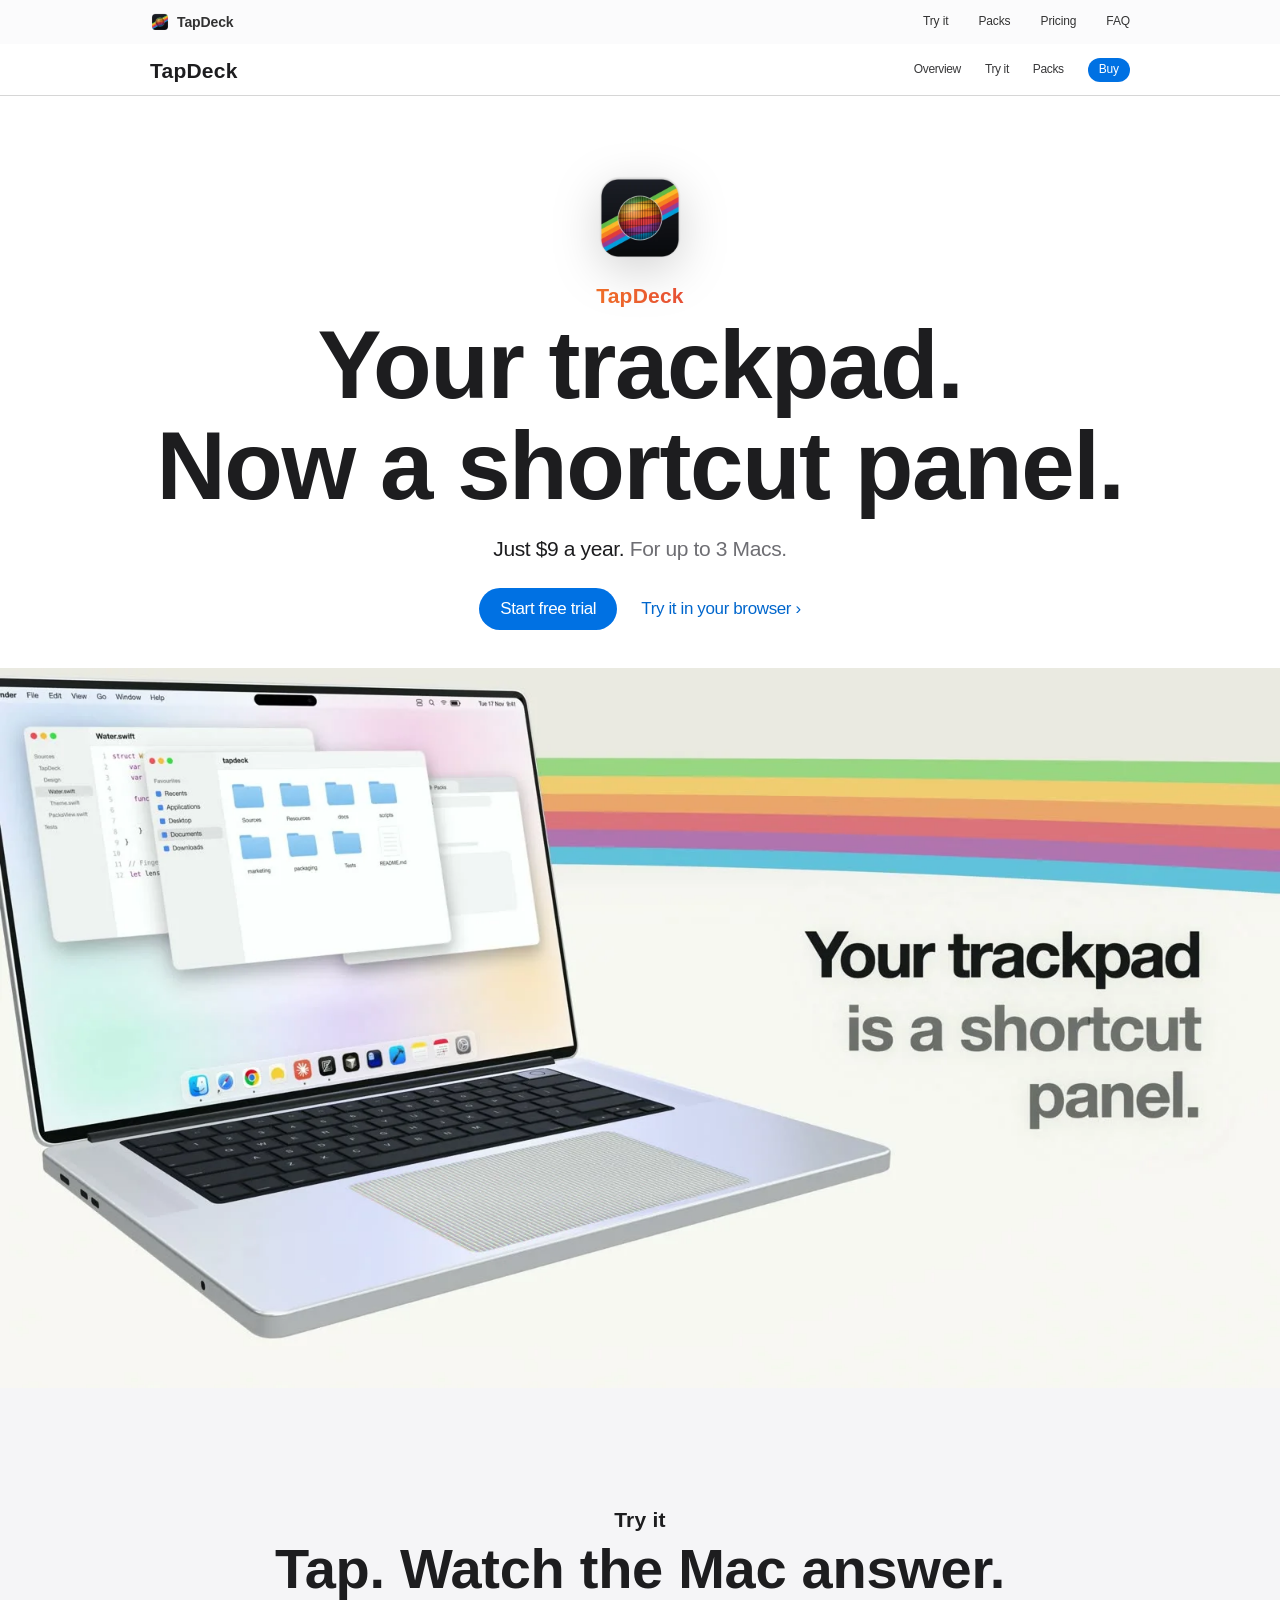
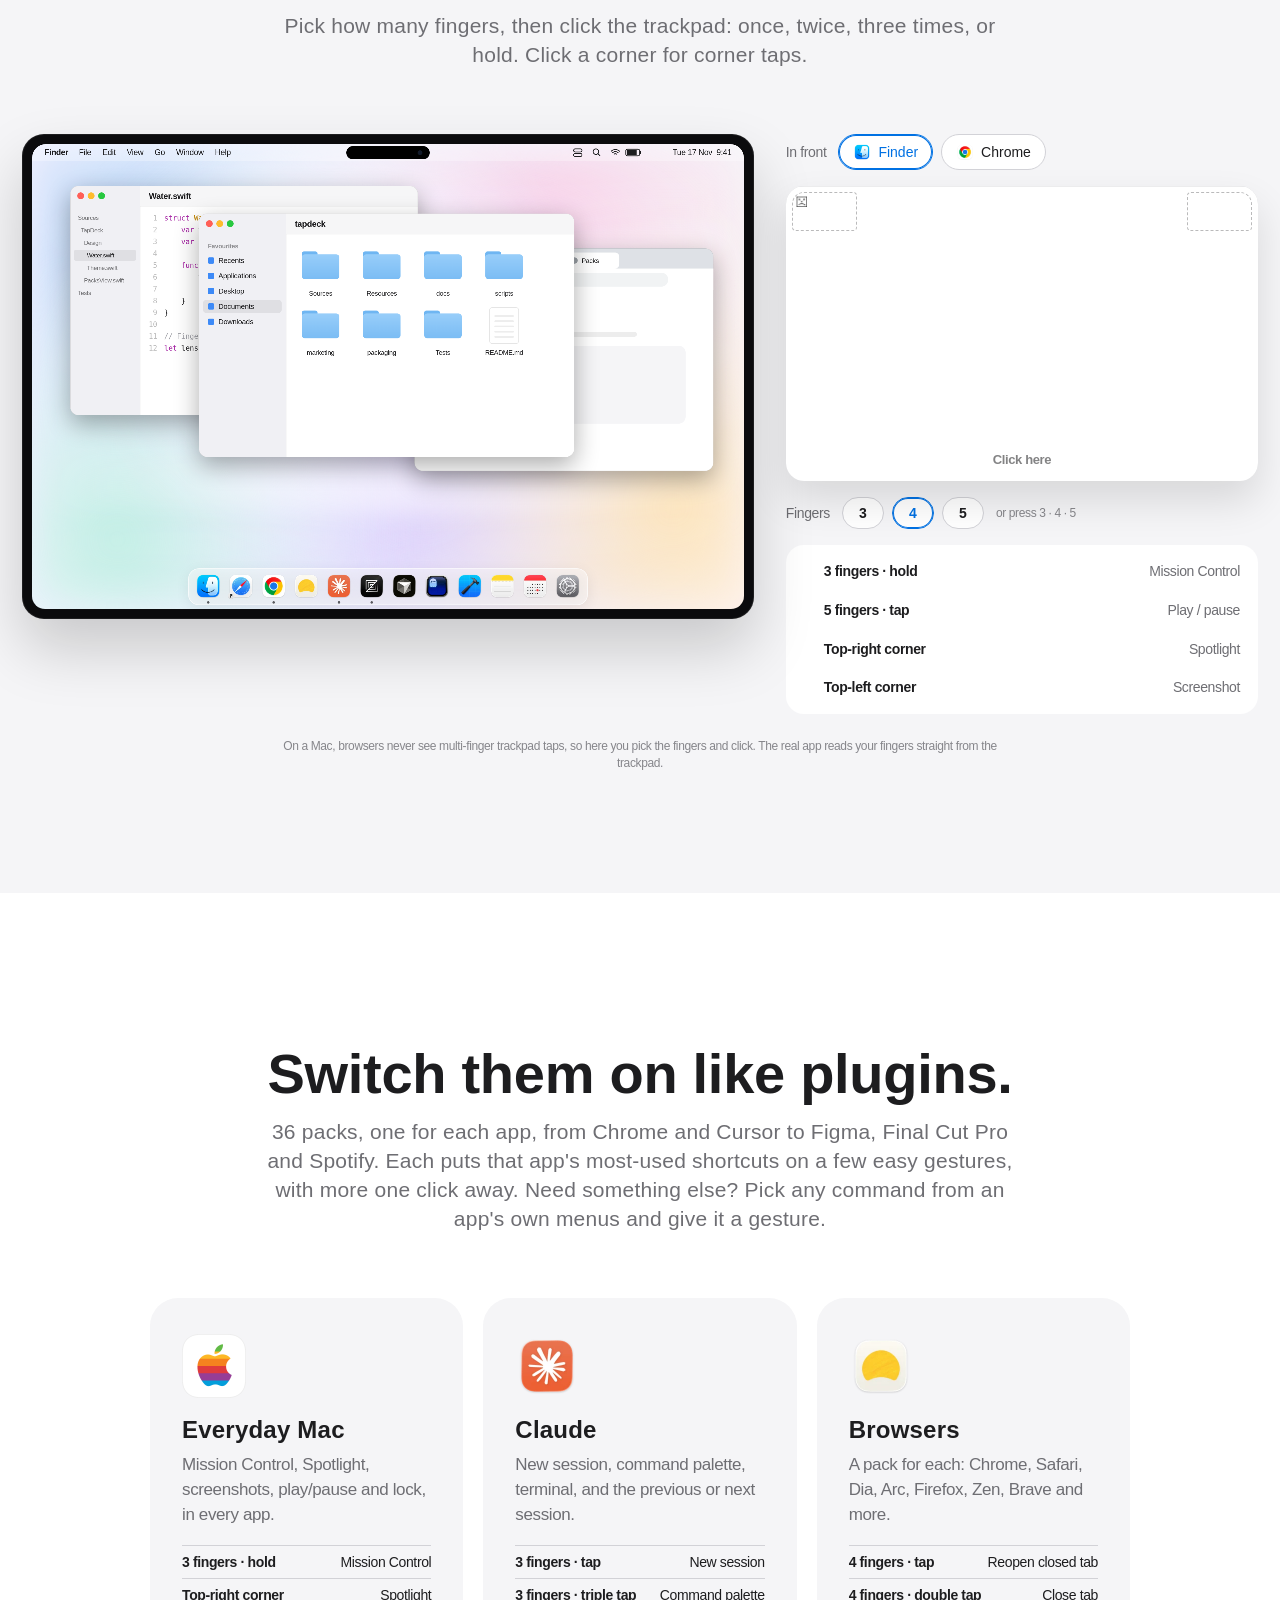
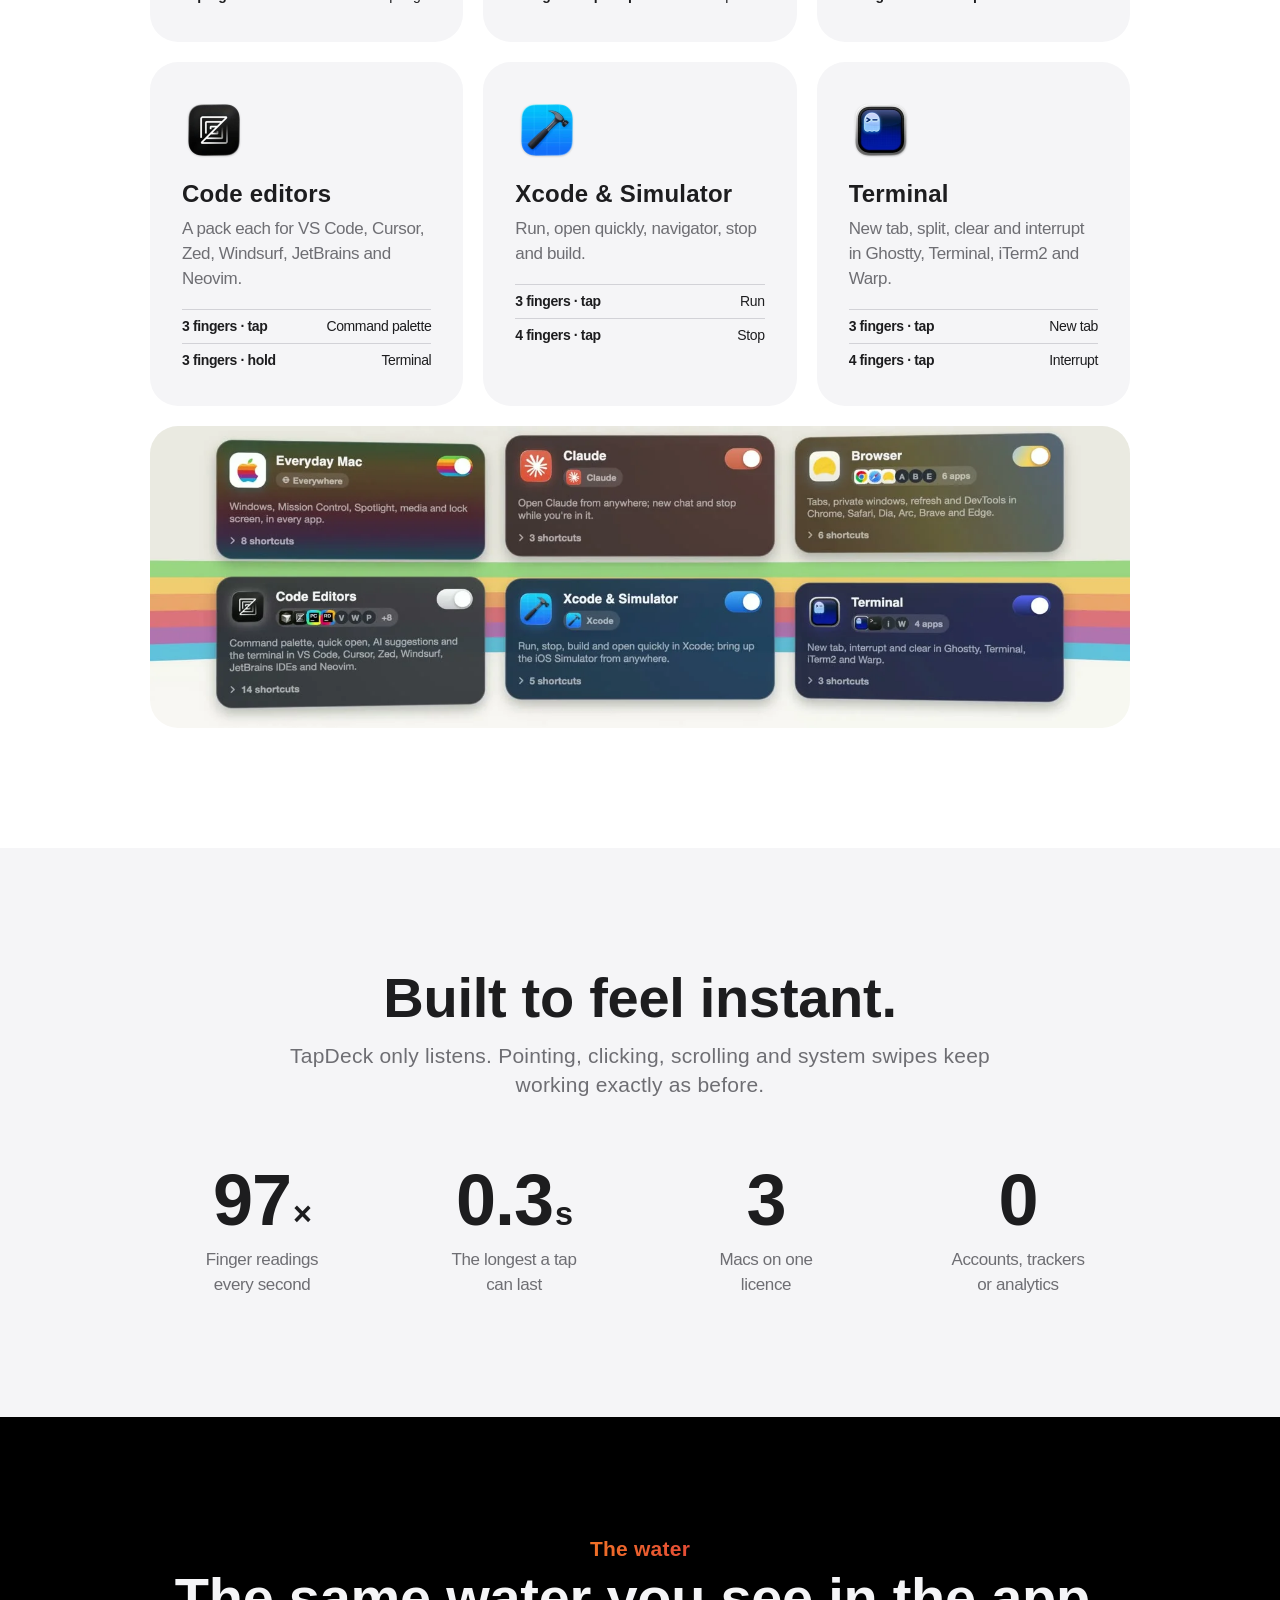
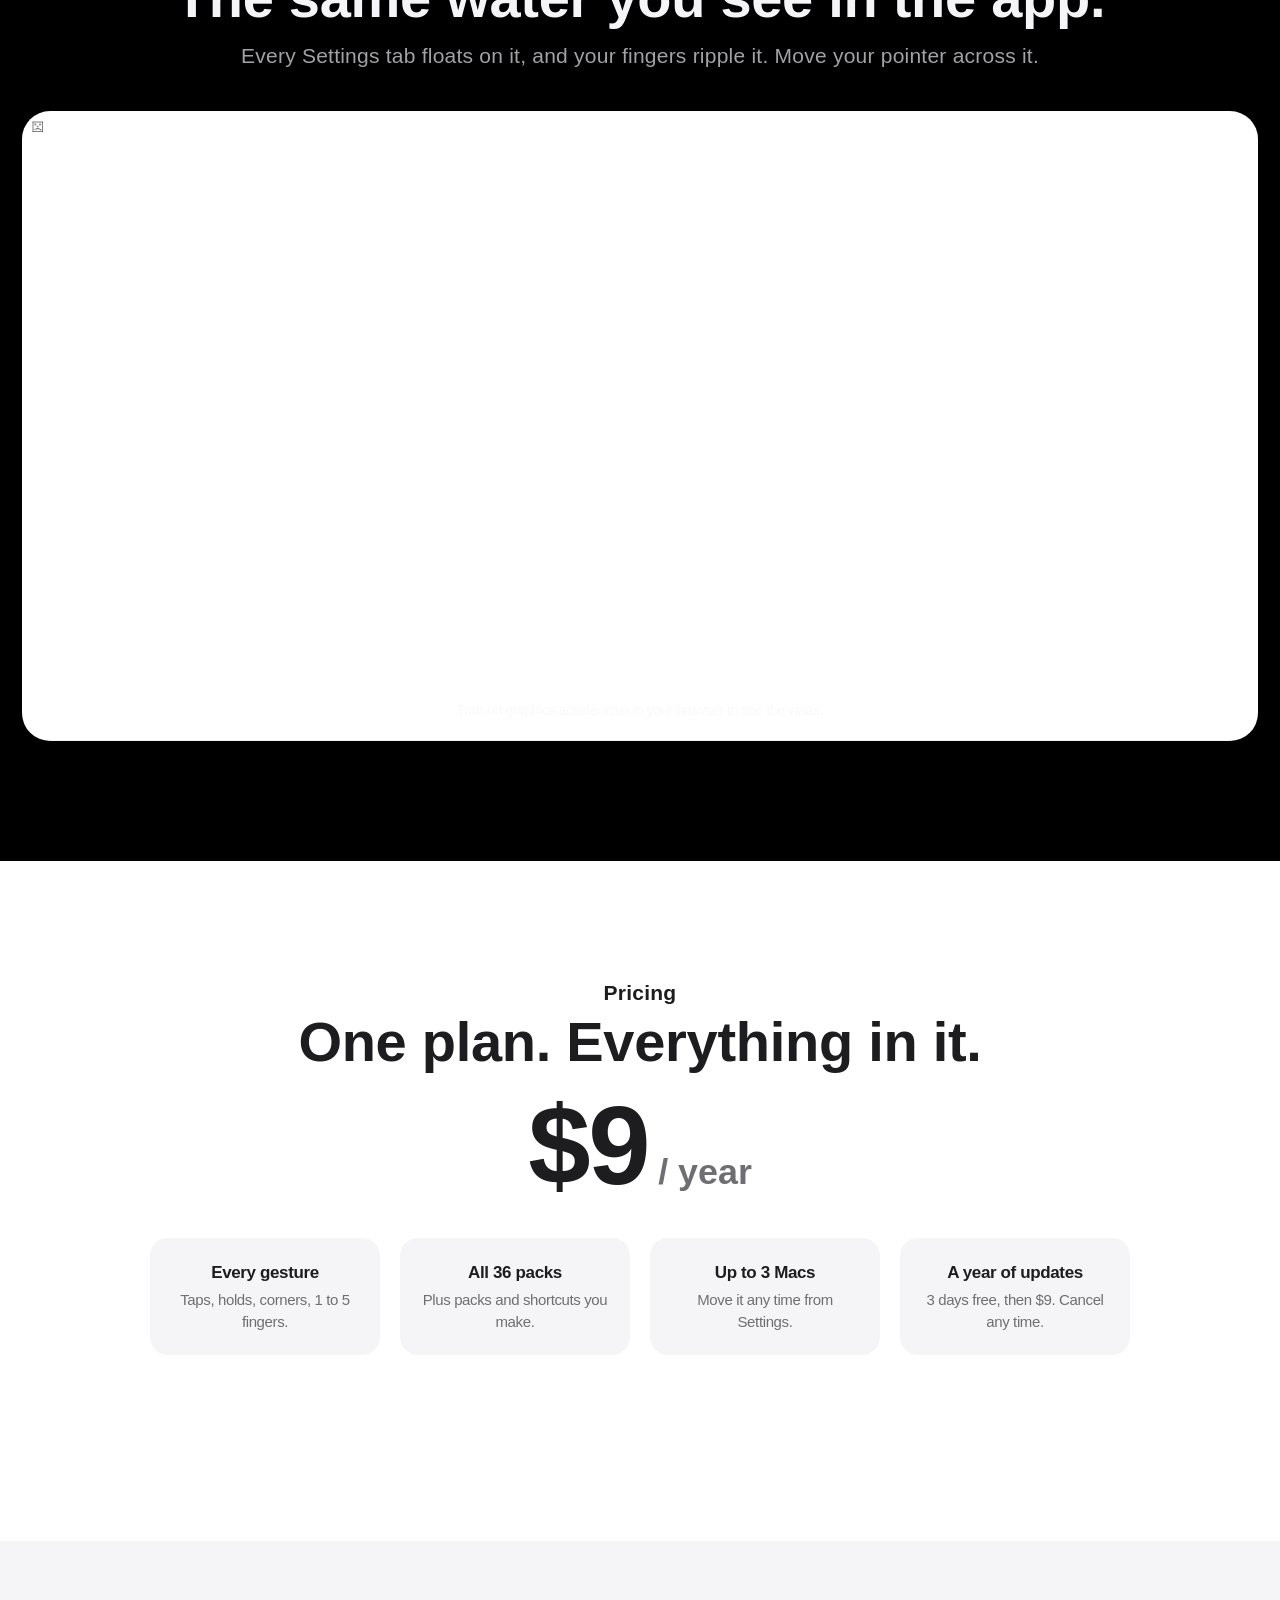
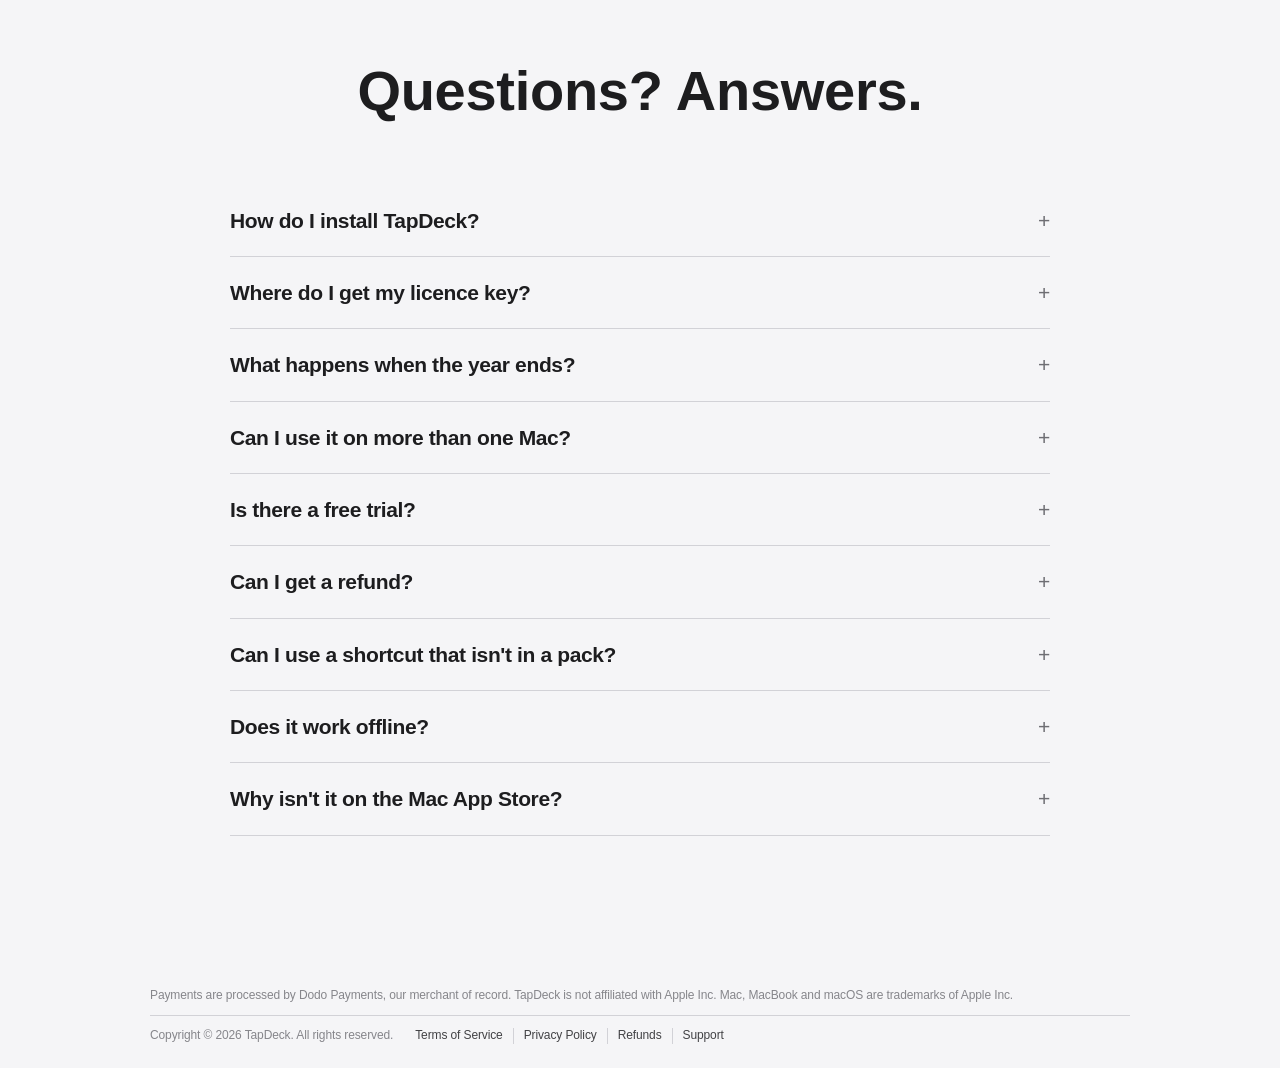
==== index.html @ 025ad1f4 "Titles and descriptions say TapDeck for Mac" ====
<!doctype html>
<html lang="en">
<head>
  <meta charset="utf-8">
  <meta name="viewport" content="width=device-width, initial-scale=1">
  <meta name="color-scheme" content="light">
  <title>TapDeck for Mac: trackpad gestures for your shortcuts</title>
  <meta name="description" content="TapDeck for Mac turns multi-finger taps on your MacBook trackpad into the shortcuts you use most in each app: new tab, command palette, play/pause and more.">
  <link rel="canonical" href="https://tapdeck.tech/">
  <meta property="og:type" content="website">
  <meta property="og:site_name" content="TapDeck">
  <meta property="og:url" content="https://tapdeck.tech/">
  <meta property="og:title" content="TapDeck for Mac: trackpad gestures for your shortcuts">
  <meta property="og:description" content="Your MacBook trackpad, now a shortcut panel. One tap for the shortcuts you use most in each app. $9 a year.">
  <meta property="og:image" content="https://tapdeck.tech/assets/poster.jpg">
  <meta property="og:image:width" content="1600">
  <meta property="og:image:height" content="900">
  <meta name="twitter:card" content="summary_large_image">
  <meta name="theme-color" content="#ffffff">
  <link rel="icon" href="assets/favicon.png">
  <link rel="stylesheet" href="styles.css?v=20261120b">
</head>
<body>
  <div class="globalnav"><div class="wrap"><a class="mark" href="./"><img src="assets/icon-64.webp" alt="" width="20" height="20">TapDeck</a><nav><a href="#how">Try it</a><a href="#packs">Packs</a><a href="#pricing">Pricing</a><a href="#faq">FAQ</a></nav></div></div>
  <div class="localnav"><div class="wrap"><a class="title" href="./">TapDeck</a><nav><a href="#film">Overview</a><a href="#how">Try it</a><a href="#packs">Packs</a><a class="btn primary small" href="buy.html">Buy</a></nav></div></div>

  <main>
    <section class="hero wrap">
      <img class="icon rise" src="assets/icon-256.webp" alt="TapDeck icon" width="96" height="96" fetchpriority="high">
      <p class="eyebrow rainbow rise" style="--i:1">TapDeck</p>
      <h1 class="rise" style="--i:2">Your trackpad.<br>Now a shortcut panel.</h1>
      <p class="price rise" style="--i:3">Just $9 a year. <span>For up to 3 Macs.</span></p>
      <div class="ctas rise" style="--i:4"><a class="btn primary" href="buy.html">Start free trial</a><a class="more" href="#how">Try it in your browser</a></div>
    </section>

    <!-- The whole teaser, rendered live in 3D at the screen's own resolution; the scroll is its clock. -->
    <section class="film" id="film" aria-label="The TapDeck film">
      <div class="film-stage">
        <div class="film-frame"><iframe title="The TapDeck film" tabindex="-1" aria-hidden="true"></iframe><img class="film-fallback" data-src="assets/poster.webp" alt="A MacBook with TapDeck" width="1600" height="900" hidden></div>
        <nav class="film-chapters" aria-label="Film chapters"></nav>
        <div class="film-bar" aria-hidden="true"><i></i></div>
      </div>
    </section>
    <p class="film-skip"><a class="more" href="#how">Skip the film</a></p>

    <section id="how" class="section panel">
      <div class="wide-wrap">
        <div class="section-head">
          <p class="eyebrow reveal">Try it</p>
          <h2 class="headline reveal" style="--i:1">Tap. Watch the Mac answer.</h2>
          <p class="lede reveal" style="--i:2"><span class="touch-only">Use three, four or five fingers at once on the trackpad below.</span><span class="mouse-only">Pick how many fingers, then click the trackpad: once, twice, three times, or hold. Click a corner for corner taps.</span></p>
        </div>
        <div class="demo reveal" style="--i:3">
          <div class="demo-screen">
            <div class="bezel"><canvas aria-label="A Mac screen that responds to your gestures" role="img"></canvas></div>
            <div class="demo-pill" role="status" aria-live="polite"><span class="dot"></span><span class="text"></span></div>
          </div>
          <div class="demo-side">
            <div class="demo-apps" role="group" aria-label="App in front">
              <span>In front</span>
              <button type="button" data-app="finder" aria-pressed="true"><img src="assets/icons/finder.webp" alt="" width="18" height="18" loading="lazy" decoding="async">Finder</button>
              <button type="button" data-app="chrome" aria-pressed="false"><img src="assets/icons/chrome.webp" alt="" width="18" height="18" loading="lazy" decoding="async">Chrome</button>
            </div>
            <div class="demo-pad" aria-label="Trackpad: tap here">
              <canvas aria-hidden="true"></canvas>
              <i class="corner tl"></i><i class="corner tr"></i>
              <div class="demo-hold" aria-hidden="true"></div>
              <span class="pad-hint"><span class="mouse-only">Click here</span><span class="touch-only">Tap with 3, 4 or 5 fingers</span></span>
            </div>
            <div class="demo-fingers mouse-only" role="group" aria-label="Fingers per click">
              <span>Fingers</span>
              <button type="button" data-n="3">3</button><button type="button" data-n="4">4</button><button type="button" data-n="5">5</button>
              <kbd>or press 3 · 4 · 5</kbd>
            </div>
            <ul class="demo-cheat" aria-label="Gestures"></ul>
          </div>
        </div>
        <p class="demo-note">On a Mac, browsers never see multi-finger trackpad taps, so here you pick the fingers and click. The real app reads your fingers straight from the trackpad.</p>
      </div>
    </section>

    <section id="packs" class="section">
      <div class="wrap">
        <div class="section-head">
          <p class="eyebrow reveal">Shortcut packs</p>
          <h2 class="headline reveal" style="--i:1">Switch them on like plugins.</h2>
          <p class="lede reveal" style="--i:2">36 packs, one for each app, from Chrome and Cursor to Figma, Final Cut Pro and Spotify. Each puts that app's most-used shortcuts on a few easy gestures, with more one click away. Need something else? Pick any command from an app's own menus and give it a gesture.</p>
        </div>
        <div class="tiles">
          <div class="tile reveal"><img class="app" src="assets/icons/everyday-mac.png" alt="" width="64" height="64" loading="lazy" decoding="async"><h3>Everyday Mac</h3><p>Mission Control, Spotlight, screenshots, play/pause and lock, in every app.</p><div class="gesture"><span><b>3 fingers · hold</b>Mission Control</span><span><b>Top-right corner</b>Spotlight</span></div></div>
          <div class="tile reveal" style="--i:1"><img class="app" src="assets/icons/claude.webp" alt="" width="64" height="64" loading="lazy" decoding="async"><h3>Claude</h3><p>New session, command palette, terminal, and the previous or next session.</p><div class="gesture"><span><b>3 fingers · tap</b>New session</span><span><b>3 fingers · triple tap</b>Command palette</span></div></div>
          <div class="tile reveal" style="--i:2"><img class="app" src="assets/icons/dia.webp" alt="" width="64" height="64" loading="lazy" decoding="async"><h3>Browsers</h3><p>A pack for each: Chrome, Safari, Dia, Arc, Firefox, Zen, Brave and more.</p><div class="gesture"><span><b>4 fingers · tap</b>Reopen closed tab</span><span><b>4 fingers · double tap</b>Close tab</span></div></div>
          <div class="tile reveal"><img class="app" src="assets/icons/zed.webp" alt="" width="64" height="64" loading="lazy" decoding="async"><h3>Code editors</h3><p>A pack each for VS Code, Cursor, Zed, Windsurf, JetBrains and Neovim.</p><div class="gesture"><span><b>3 fingers · tap</b>Command palette</span><span><b>3 fingers · hold</b>Terminal</span></div></div>
          <div class="tile reveal" style="--i:1"><img class="app" src="assets/icons/xcode.webp" alt="" width="64" height="64" loading="lazy" decoding="async"><h3>Xcode &amp; Simulator</h3><p>Run, open quickly, navigator, stop and build.</p><div class="gesture"><span><b>3 fingers · tap</b>Run</span><span><b>4 fingers · tap</b>Stop</span></div></div>
          <div class="tile reveal" style="--i:2"><img class="app" src="assets/icons/ghostty.webp" alt="" width="64" height="64" loading="lazy" decoding="async"><h3>Terminal</h3><p>New tab, split, clear and interrupt in Ghostty, Terminal, iTerm2 and Warp.</p><div class="gesture"><span><b>3 fingers · tap</b>New tab</span><span><b>4 fingers · tap</b>Interrupt</span></div></div>
          <div class="tile showcase reveal"><img src="assets/packs.webp" alt="TapDeck's shortcut packs in Settings, switched on" width="1600" height="492" loading="lazy" decoding="async"></div>
        </div>
      </div>
    </section>

    <section class="section panel">
      <div class="wrap">
        <div class="section-head">
          <h2 class="headline reveal">Built to feel instant.</h2>
          <p class="lede reveal" style="--i:1">TapDeck only listens. Pointing, clicking, scrolling and system swipes keep working exactly as before.</p>
        </div>
        <div class="numbers">
          <div class="reveal"><div class="n" data-count="100">0<small>×</small></div><p>Finger readings<br>every second</p></div>
          <div class="reveal" style="--i:1"><div class="n" data-count="0.3" data-decimals="1">0<small>s</small></div><p>The longest a tap<br>can last</p></div>
          <div class="reveal" style="--i:2"><div class="n" data-count="3">0</div><p>Macs on one<br>licence</p></div>
          <div class="reveal" style="--i:3"><div class="n" data-count="0">0</div><p>Accounts, trackers<br>or analytics</p></div>
        </div>
      </div>
    </section>

    <section class="water-moment">
      <div class="copy wrap">
        <p class="eyebrow rainbow reveal">The water</p>
        <h2 class="headline reveal" style="--i:1">The same water you see in the app.</h2>
        <p class="lede reveal" style="--i:2">Every Settings tab floats on it, and your fingers ripple it. Move your pointer across it.</p>
      </div>
      <div class="pool reveal" style="--i:3"><canvas aria-hidden="true"></canvas><span>Move or click to make ripples</span></div>
      <div class="after"></div>
    </section>

    <section id="pricing" class="section pricing">
      <div class="wrap">
        <p class="eyebrow reveal">Pricing</p>
        <h2 class="headline reveal" style="--i:1">One plan. Everything in it.</h2>
        <div class="amount reveal" style="--i:2">$9<span> / year</span></div>
        <ul class="included">
          <li class="reveal"><b>Every gesture</b>Taps, holds, corners, 1 to 5 fingers.</li>
          <li class="reveal" style="--i:1"><b>All 36 packs</b>Plus packs and shortcuts you make.</li>
          <li class="reveal" style="--i:2"><b>Up to 3 Macs</b>Move it any time from Settings.</li>
          <li class="reveal" style="--i:3"><b>A year of updates</b>3 days free, then $9. Cancel any time.</li>
        </ul>
        <div class="ctas reveal" style="--i:4"><a class="btn primary" href="buy.html">Start free trial</a><a class="more" href="#faq">Questions</a></div>
      </div>
    </section>

    <section id="faq" class="section panel">
      <div class="wrap">
        <div class="section-head"><h2 class="headline reveal">Questions? Answers.</h2></div>
        <div class="faq reveal" style="--i:1">
          <details><summary>How do I install TapDeck?</summary><p>After checkout, the thank-you page has a Download button for the latest version, also at <a href="download/TapDeck.dmg" download>this link</a>. Open the DMG and drag TapDeck to Applications. TapDeck isn't notarized by Apple yet, so on first open go to System Settings › Privacy &amp; Security and click Open Anyway. After that it updates itself.</p></details>
          <details><summary>Where do I get my licence key?</summary><p>Right after checkout, on the thank-you page and in your receipt email. You can find it again any time in the Dodo Payments customer portal.</p></details>
          <details><summary>What happens when the year ends?</summary><p>Your subscription renews for another $9 unless you cancel. If it ends, TapDeck pauses its gestures until you renew.</p></details>
          <details><summary>Can I use it on more than one Mac?</summary><p>Yes, on up to 3 Macs at once. To move it to a new Mac, deactivate an old one in TapDeck's Settings › About.</p></details>
          <details><summary>Is there a free trial?</summary><p>Yes, 3 days with everything unlocked. You add a card at checkout and aren't charged until the trial ends. Cancel before then and you pay nothing.</p></details>
          <details><summary>Can I get a refund?</summary><p>Yearly charges aren't refundable, since the free trial is there to help you decide. Cancel any time to stop the next renewal. See the <a href="refund.html">refund policy</a>.</p></details>
          <details><summary>Can I use a shortcut that isn't in a pack?</summary><p>Yes. Open the app, then in TapDeck's Settings › Packs choose "Add from its menus". You'll see every command in that app's menu bar; pick one and give it a gesture. You can also change any pack's gestures, or make a pack of your own.</p></details>
          <details><summary>Does it work offline?</summary><p>Yes. TapDeck checks your licence once a day and keeps working for 7 days without a connection.</p></details>
          <details><summary>Why isn't it on the Mac App Store?</summary><p>TapDeck reads raw finger positions from the trackpad, which App Store apps can't do. It's the same approach as BetterTouchTool.</p></details>
        </div>
      </div>
    </section>
  </main>

  <footer class="site"><div class="wrap">
    <p class="fine">Payments are processed by Dodo Payments, our merchant of record. TapDeck is not affiliated with Apple Inc. Mac, MacBook and macOS are trademarks of Apple Inc.</p>
    <div class="row"><span>Copyright © 2026 TapDeck. All rights reserved.</span><nav><a href="terms.html">Terms of Service</a><a href="privacy.html">Privacy Policy</a><a href="refund.html">Refunds</a><a href="https://github.com/Saba-Burduli/tapdeck-releases/issues">Support</a></nav></div>
  </div></footer>

  <script type="module" src="scroll.js?v=20261120b"></script>
  <script type="module" src="demo/demo.js?v=20261120b"></script>
</body>
</html>
---- styles.css ----
/* TapDeck site, in the design language of Apple's product pages (measured from apple.com): SF Pro via the system font,
   #1d1d1f text on white and #f5f5f7 panels, #0071e3 pill buttons, semibold display type with tight tracking,
   generous white space, and motion that follows the scroll. Light only, like Apple's product pages. */
:root {
  --ink: #1d1d1f;
  --ink-2: #6e6e73;
  --ink-3: #86868b;
  --page: #ffffff;
  --panel: #f5f5f7;
  --line: #d2d2d7;
  --blue: #0071e3;
  --blue-hover: #0077ed;
  --link: #0066cc;
  --rainbow: linear-gradient(90deg, #61BA45, #FCB826, #F5821F, #E03B3D, #963D96, #039EDB);
  --ease: cubic-bezier(0.28, 0.11, 0.32, 1);
  --display: -apple-system, BlinkMacSystemFont, "SF Pro Display", "SF Pro Icons", "Helvetica Neue", Helvetica, Arial, sans-serif;
  --text: -apple-system, BlinkMacSystemFont, "SF Pro Text", "SF Pro Icons", "Helvetica Neue", Helvetica, Arial, sans-serif;
  color-scheme: light;
}

* { box-sizing: border-box; }
html { -webkit-text-size-adjust: 100%; scroll-behavior: smooth; }
body {
  margin: 0; background: var(--page); color: var(--ink);
  font: 400 17px/1.47059 var(--text); letter-spacing: -0.022em;
  -webkit-font-smoothing: antialiased; -moz-osx-font-smoothing: grayscale;
}
a { color: var(--link); text-decoration: none; }
a:hover { text-decoration: underline; }
img, video, canvas { display: block; max-width: 100%; }
img { height: auto; }   /* width/height attributes reserve the space; CSS still sizes the image */
.wrap { width: min(980px, 100% - 44px); margin: 0 auto; }
.wide-wrap { width: min(1260px, 100% - 44px); margin: 0 auto; }
h1, h2, h3 { font-family: var(--display); font-weight: 600; margin: 0; color: var(--ink); }
.eyebrow { font: 600 21px/1.19 var(--display); letter-spacing: 0.011em; margin: 0 0 6px; }
.eyebrow.rainbow { background: var(--rainbow); -webkit-background-clip: text; background-clip: text; color: transparent; }
.headline { font-size: clamp(40px, 6vw, 56px); line-height: 1.07; letter-spacing: -0.005em; }
.lede { font: 400 clamp(19px, 2vw, 21px)/1.38 var(--display); letter-spacing: 0.011em; color: var(--ink-2); margin: 14px 0 0; }
.lede b { color: var(--ink); font-weight: 600; }
.center { text-align: center; }
.muted { color: var(--ink-2); }

/* Buttons: Apple's blue pill and the "Learn more ›" link. */
.btn { display: inline-flex; align-items: center; justify-content: center; gap: 6px; min-width: 28px; padding: 11px 21px; border-radius: 980px;
  font: 400 17px/1.17648 var(--text); letter-spacing: -0.022em; border: 0; cursor: pointer; text-decoration: none; transition: background .2s var(--ease); }
.btn:hover { text-decoration: none; }
.btn.primary { background: var(--blue); color: #fff; }
.btn.primary:hover { background: var(--blue-hover); }
.btn.small { padding: 4px 11px; font-size: 12px; line-height: 1.33; letter-spacing: -0.01em; }
.btn[aria-disabled="true"] { background: #e8e8ed; color: var(--ink-3); cursor: default; }
.more { color: var(--link); white-space: nowrap; }
.more::after { content: " ›"; }
.ctas { display: flex; gap: 24px; align-items: center; justify-content: center; flex-wrap: wrap; margin-top: 24px; }

/* Navigation: a thin global bar, then a sticky product bar with the name and Buy. */
.globalnav { position: relative; z-index: 30; height: 44px; background: rgba(250,250,252,0.8); backdrop-filter: saturate(1.8) blur(20px); -webkit-backdrop-filter: saturate(1.8) blur(20px); }
.globalnav .wrap { display: flex; align-items: center; height: 44px; gap: 30px; font-size: 12px; letter-spacing: -0.01em; }
.globalnav a { color: rgba(0,0,0,0.8); }
.globalnav a:hover { color: #000; text-decoration: none; }
.globalnav .mark { display: flex; align-items: center; gap: 7px; font-weight: 600; font-size: 14px; }
.globalnav .mark img { width: 20px; height: 20px; }
.globalnav nav { display: flex; gap: 30px; margin-left: auto; }
.localnav { position: sticky; top: 0; z-index: 25; height: 52px; background: rgba(255,255,255,0.72); backdrop-filter: saturate(1.8) blur(20px); -webkit-backdrop-filter: saturate(1.8) blur(20px);
  border-bottom: 1px solid rgba(0,0,0,0.16); }
.localnav .wrap { display: flex; align-items: center; height: 52px; gap: 24px; }
.localnav .title { font: 600 21px/1 var(--display); letter-spacing: 0.011em; color: var(--ink); }
.localnav nav { display: flex; gap: 24px; margin-left: auto; align-items: center; font-size: 12px; }
.localnav nav a:not(.btn) { color: var(--ink); opacity: 0.88; }
@media (max-width: 734px) { .globalnav nav, .localnav nav a:not(.btn) { display: none; } .localnav nav { margin-left: auto; } }

/* Scroll reveal: text and tiles rise and fade in, staggered, with Apple's easing. */
.reveal { opacity: 0; transform: translateY(30px); transition: opacity .9s var(--ease), transform .9s var(--ease); transition-delay: calc(var(--i, 0) * 90ms); }
.reveal.in { opacity: 1; transform: none; }
/* The hero is the first paint (and the LCP), so it never waits for JS or fades from invisible: it only rises, in CSS. */
.rise { animation: rise .9s var(--ease) both; animation-delay: calc(var(--i, 0) * 90ms); }
@keyframes rise { from { transform: translateY(30px); } }
@media (prefers-reduced-motion: reduce) { .reveal { opacity: 1; transform: none; transition: none; } .rise { animation: none; } html { scroll-behavior: auto; } }

section { position: relative; }
.section { padding: 120px 0; }
.section.panel { background: var(--panel); }
.section-head { max-width: 760px; margin: 0 auto 64px; text-align: center; }

/* Hero */
.hero { text-align: center; padding: 74px 0 38px; }
.hero .icon { width: 96px; height: 96px; margin: 0 auto 18px; filter: drop-shadow(0 12px 24px rgba(0,0,0,0.18)); }
.hero h1 { font-size: clamp(48px, 8.2vw, 96px); line-height: 1.05; letter-spacing: -0.015em; }
.hero .price { font: 400 21px/1.38 var(--display); margin-top: 18px; color: var(--ink); }
.hero .price span { color: var(--ink-2); }

/* The film: the teaser's live 3D scene on a pinned stage. It keeps its proportions and always fits the window. */
.film { height: 1500vh; }
.film-stage { position: sticky; top: 52px; height: calc(100vh - 52px); overflow: hidden; background: #fff; }
.film-frame { position: absolute; left: 0; top: 0; transform-origin: 0 0; }
.film-frame iframe { display: block; border: 0; width: 1920px; height: 1080px; pointer-events: none; background: #fff; }
.film-frame.tall iframe { width: 1080px; height: 1920px; }
.film-fallback { position: absolute; inset: 0; width: 100%; height: 100%; object-fit: contain; }
[hidden] { display: none !important; }
/* The still (no 3D, or a failed film): one screen, no scrubbing, no chapters. */
.film.still { height: auto; }
.film.still .film-stage { position: relative; top: 0; height: min(80vh, 760px); }
.film.still .film-chapters, .film.still .film-bar { display: none; }
.film.still .film-frame { inset: 0; transform: none !important; }
.film.still + .film-skip { display: none; }
.film-chapters { position: absolute; left: 50%; bottom: 26px; transform: translateX(-50%); display: flex; gap: 4px; padding: 5px; border-radius: 980px;
  background: rgba(245,245,247,0.96); max-width: calc(100% - 32px); overflow-x: auto; scrollbar-width: none; }
.film-chapters button { font: 400 12px/1 var(--text); letter-spacing: -0.01em; color: var(--ink-2); background: transparent; border: 0; border-radius: 980px; padding: 7px 12px; cursor: pointer; white-space: nowrap; transition: background .25s var(--ease), color .25s var(--ease); }
.film-chapters button[aria-current="true"] { background: #fff; color: var(--ink); box-shadow: 0 1px 4px rgba(0,0,0,0.12); }
.film-bar { position: absolute; left: 0; right: 0; bottom: 0; height: 3px; background: rgba(0,0,0,0.06); }
.film-bar i { display: block; height: 100%; width: 100%; transform-origin: 0 0; transform: scaleX(0); background: var(--ink); }
.film-skip { text-align: center; margin: 18px 0 0; font-size: 14px; }
@media (prefers-reduced-motion: reduce) { .film { height: auto; } .film-stage { position: relative; top: 0; height: min(80vh, 760px); } .film-chapters { display: none; } }

/* Try it: the interactive demo, on a light panel. */
.demo { display: grid; grid-template-columns: minmax(0, 1.55fr) minmax(300px, 1fr); gap: 32px; align-items: start; }
.demo-screen { position: relative; }
.bezel { background: #0b0b0d; padding: 10px; border-radius: 22px; box-shadow: 0 30px 60px rgba(0,0,0,0.18), inset 0 0 0 1px rgba(255,255,255,0.08); }
.bezel canvas { width: 100%; aspect-ratio: 1.532; border-radius: 13px; }
.demo-pill { position: absolute; left: 50%; bottom: 22px; transform: translate(-50%, 8px); display: inline-flex; align-items: center; gap: 10px;
  padding: 10px 18px; border-radius: 980px; background: rgba(255,255,255,0.9); color: var(--ink); font-weight: 600; font-size: 15px; white-space: nowrap;
  box-shadow: 0 10px 30px rgba(0,0,0,0.18); backdrop-filter: blur(16px); -webkit-backdrop-filter: blur(16px); opacity: 0; transition: opacity .25s ease, transform .25s ease; pointer-events: none; max-width: calc(100% - 24px); overflow: hidden; text-overflow: ellipsis; }
.demo-pill.show { opacity: 1; transform: translate(-50%, 0); }
.demo-pill.hint { color: var(--ink-2); font-weight: 500; white-space: normal; width: max-content; text-align: center; }
.demo-pill .dot { width: 10px; height: 10px; border-radius: 50%; flex: none; }
.demo-side { display: grid; gap: 16px; }
.demo-apps, .demo-fingers { display: flex; align-items: center; gap: 8px; flex-wrap: wrap; font-size: 14px; color: var(--ink-2); }
.demo-apps > span, .demo-fingers > span { margin-right: 4px; }
.demo-apps button, .demo-fingers button { font: 400 14px/1 var(--text); color: var(--ink); background: #fff; border: 1px solid var(--line); border-radius: 980px; padding: 8px 14px; cursor: pointer;
  display: inline-flex; align-items: center; gap: 7px; transition: border-color .2s, box-shadow .2s; }
.demo-apps img { width: 18px; height: 18px; }
.demo-fingers button { width: 42px; justify-content: center; padding: 8px 0; font-weight: 600; }
.demo-apps button[aria-pressed="true"], .demo-fingers button[aria-pressed="true"] { border-color: var(--blue); box-shadow: inset 0 0 0 1px var(--blue); color: var(--blue); }
.demo-fingers kbd { font: inherit; font-size: 12px; margin-left: 4px; color: var(--ink-3); }
.demo-pad { position: relative; aspect-ratio: 1.6; border-radius: 18px; overflow: hidden; cursor: pointer; touch-action: none; user-select: none; -webkit-user-select: none;
  background: #e3e4e8; box-shadow: inset 0 0 0 1px rgba(0,0,0,0.1), 0 20px 40px rgba(0,0,0,0.12); }
.demo-pad canvas { position: absolute; inset: 0; width: 100%; height: 100%; }
.demo-pad .corner { position: absolute; border: 1.5px dashed rgba(29,29,31,0.3); pointer-events: none; }
/* Inset 6px from the edge, yet ending at 15% like the hit zone (RULES.cornerSize): the box is the zone's inner edge. */
.demo-pad .corner.tl, .demo-pad .corner.tr { width: calc(15% - 6px); height: calc(15% - 6px); }
.demo-pad .corner.tl { left: 6px; top: 6px; border-radius: 12px 4px 4px 4px; }
.demo-pad .corner.tr { right: 6px; top: 6px; border-radius: 4px 12px 4px 4px; }
.pad-hint { position: absolute; left: 0; right: 0; bottom: 12px; text-align: center; font-size: 13px; font-weight: 600; color: rgba(29,29,31,0.55); pointer-events: none; text-shadow: 0 0 10px rgba(255,255,255,0.8); }
.demo-hold { position: absolute; left: 50%; top: 50%; width: 64px; height: 64px; margin: -32px 0 0 -32px; border-radius: 50%; opacity: 0; transition: opacity .2s;
  background: conic-gradient(var(--blue) calc(var(--k, 0) * 360deg), rgba(255,255,255,0.4) 0); -webkit-mask: radial-gradient(circle, transparent 54%, #000 56%); mask: radial-gradient(circle, transparent 54%, #000 56%); pointer-events: none; }
.demo-hold.on { opacity: 1; }
.demo-cheat { list-style: none; margin: 0; padding: 8px; display: grid; gap: 2px; background: #fff; border-radius: 18px; }
.demo-cheat li { display: grid; grid-template-columns: 10px 1fr auto; gap: 10px; align-items: center; padding: 8px 10px; border-radius: 10px; font-size: 14px; transition: background .3s ease; }
.demo-cheat li .dot { width: 8px; height: 8px; border-radius: 50%; }
.demo-cheat li b { font-weight: 600; }
.demo-cheat li .does { color: var(--ink-2); text-align: right; }
.demo-cheat li.lit { background: rgba(0,113,227,0.1); }
.demo-note { margin: 24px auto 0; max-width: 720px; text-align: center; font-size: 12px; color: var(--ink-3); }
.touch-only { display: none; }
.demo.touch .mouse-only, .touch .mouse-only { display: none; }
@media (pointer: coarse) { .touch-only { display: inline; } .mouse-only { display: none !important; } }
@media (max-width: 860px) { .demo { grid-template-columns: 1fr; } }

/* Tiles: Apple's rounded panels. */
.tiles { display: grid; grid-template-columns: repeat(3, 1fr); gap: 20px; }
.tile { background: var(--panel); border-radius: 28px; padding: 36px 32px; overflow: hidden; }
.section.panel .tile { background: #fff; }
.tile img.app { width: 64px; height: 64px; margin-bottom: 18px; }
.tile h3 { font-size: 24px; line-height: 1.17; letter-spacing: 0.009em; }
.tile p { margin: 8px 0 0; color: var(--ink-2); font-size: 17px; }
.tile .gesture { margin-top: 18px; display: grid; gap: 6px; font-size: 14px; }
.tile .gesture span { display: flex; justify-content: space-between; gap: 12px; padding-top: 6px; border-top: 1px solid var(--line); }
.tile .gesture b { font-weight: 600; }
.tile.showcase { grid-column: 1 / -1; padding: 0; background: #000; }
.tile.showcase img { width: 100%; }
@media (max-width: 860px) { .tiles { grid-template-columns: 1fr 1fr; } }
@media (max-width: 560px) { .tiles { grid-template-columns: 1fr; } }

/* Numbers */
.numbers { display: grid; grid-template-columns: repeat(4, 1fr); gap: 28px; text-align: center; }
.numbers .n { font: 600 clamp(48px, 6vw, 72px)/1.05 var(--display); letter-spacing: -0.015em; }
.numbers .n small { font-size: 0.45em; font-weight: 600; margin-left: 2px; }
.numbers p { margin: 8px 0 0; color: var(--ink-2); font-size: 17px; }
@media (max-width: 860px) { .numbers { grid-template-columns: 1fr 1fr; row-gap: 48px; } }

/* The water moment: a dark band where the app's water follows the pointer. */
.water-moment { background: #000; color: #f5f5f7; padding: 0; }
.water-moment .copy { position: relative; z-index: 2; padding: 120px 0 40px; text-align: center; pointer-events: none; }
.water-moment h2 { color: #f5f5f7; }
.water-moment .lede { color: #a1a1a6; }
.water-moment .pool { position: relative; height: min(70vh, 640px); margin: 0 auto; width: min(1260px, 100% - 44px); border-radius: 28px; overflow: hidden; touch-action: pan-y; }
.water-moment .pool canvas { position: absolute; inset: 0; width: 100%; height: 100%; }
.water-moment .pool span { position: absolute; left: 0; right: 0; bottom: 20px; text-align: center; color: rgba(245,245,247,0.6); font-size: 14px; pointer-events: none; }
.water-moment .after { height: 120px; }

/* Pricing teaser */
.pricing { text-align: center; }
.pricing .amount { font: 600 clamp(64px, 10vw, 112px)/1 var(--display); letter-spacing: -0.02em; margin-top: 18px; }
.pricing .amount span { font-size: 0.32em; color: var(--ink-2); font-weight: 600; letter-spacing: 0; }
.included { list-style: none; padding: 0; margin: 36px auto 0; display: grid; grid-template-columns: repeat(4, 1fr); gap: 20px; max-width: 980px; }
.included li { background: var(--panel); border-radius: 18px; padding: 22px 18px; font-size: 15px; color: var(--ink-2); }
.included li b { display: block; color: var(--ink); font-size: 17px; margin-bottom: 4px; }
@media (max-width: 860px) { .included { grid-template-columns: 1fr 1fr; } }

/* FAQ */
.faq { max-width: 820px; margin: 0 auto; }
.faq details { border-bottom: 1px solid var(--line); padding: 22px 0; }
.faq summary { cursor: pointer; list-style: none; display: flex; justify-content: space-between; gap: 20px; font: 600 21px/1.3 var(--display); }
.faq summary::-webkit-details-marker { display: none; }
.faq summary::after { content: "+"; font-weight: 400; color: var(--ink-2); transition: transform .3s var(--ease); }
.faq details[open] summary::after { transform: rotate(45deg); }
.faq details p { margin: 12px 0 0; color: var(--ink-2); }

/* Footer: Apple's small grey legal footer. */
footer.site { background: var(--panel); color: var(--ink-3); font-size: 12px; line-height: 1.33; letter-spacing: -0.01em; padding: 20px 0 24px; }
footer.site .wrap > * + * { margin-top: 12px; }
footer.site .fine { padding-bottom: 12px; border-bottom: 1px solid var(--line); }
footer.site .row { display: flex; flex-wrap: wrap; gap: 8px 22px; align-items: center; }
footer.site nav { display: flex; flex-wrap: wrap; gap: 0; }
footer.site nav a { color: #424245; padding: 0 10px; border-left: 1px solid var(--line); }
footer.site nav a:first-child { padding-left: 0; border-left: 0; }

/* Text pages: terms, privacy, refunds, thanks. */
.doc { width: min(692px, 100% - 44px); margin: 0 auto; padding: 72px 0 96px; }
.doc h1 { font-size: clamp(40px, 6vw, 56px); line-height: 1.07; }
.summary .testmode { display: inline-block; margin-left: 8px; padding: 1px 7px; border-radius: 980px; background: #fff4e5; color: #b25e00; font-size: 11px; font-weight: 600; vertical-align: 1px; }
.doc .keybox { display: flex; align-items: center; gap: 12px; margin: 18px 0 8px; padding: 14px 14px 14px 18px; background: var(--panel); border-radius: 14px; }
.doc .keybox code { flex: 1; min-width: 0; font: 500 15px/1.4 ui-monospace, SFMono-Regular, Menlo, monospace; overflow-wrap: anywhere; user-select: all; }
.doc .updated { color: var(--ink-3); font-size: 14px; margin: 10px 0 28px; }
.doc h2 { font-size: 24px; line-height: 1.17; margin: 40px 0 10px; }
.doc p, .doc li { color: #424245; }
.doc .badge { width: 84px; height: 84px; margin-bottom: 22px; filter: drop-shadow(0 12px 24px rgba(0,0,0,0.18)); }

/* Buy page, after Apple's store pages. */
.buy-head { padding: 56px 0 40px; }
.buy-head h1 { font-size: clamp(40px, 5vw, 48px); line-height: 1.08; }
.buy-head p { margin: 10px 0 0; font-size: 17px; }
.buy { display: grid; grid-template-columns: minmax(0, 1.6fr) minmax(320px, 1fr); gap: 40px; align-items: start; padding-bottom: 160px; }
.gallery { position: sticky; top: 72px; background: var(--panel); border-radius: 28px; overflow: hidden; }
.gallery .slides { display: grid; grid-auto-flow: column; grid-auto-columns: 100%; overflow-x: auto; scroll-snap-type: x mandatory; scrollbar-width: none; }
.gallery .slides::-webkit-scrollbar { display: none; }
.gallery .slide { scroll-snap-align: center; aspect-ratio: 1.25; display: grid; place-items: center; padding: 40px; }
.gallery .slide img { max-height: 100%; border-radius: 16px; }
.gallery .slide img.icon { width: 46%; border-radius: 0; filter: drop-shadow(0 20px 40px rgba(0,0,0,0.2)); }
.gallery .caption { position: absolute; left: 0; right: 0; top: 26px; text-align: center; font-size: 14px; color: var(--ink-2); }
.gallery .controls { display: flex; justify-content: center; align-items: center; gap: 14px; padding: 0 0 22px; }
.gallery .controls button { width: 36px; height: 36px; border-radius: 50%; border: 0; background: rgba(210,210,215,0.64); color: var(--ink); font-size: 18px; cursor: pointer; }
.gallery .dots { display: flex; gap: 8px; padding: 10px 16px; border-radius: 980px; background: rgba(210,210,215,0.64); }
.gallery .dots i { width: 8px; height: 8px; border-radius: 50%; background: rgba(0,0,0,0.42); }
.gallery .dots i.on { background: var(--ink); }
.steps h2 { font-size: 24px; line-height: 1.17; margin: 0 0 18px; }
.steps h2 span { color: var(--ink-3); }
.steps .step + .step { margin-top: 44px; }
.option { display: flex; justify-content: space-between; gap: 16px; align-items: center; padding: 18px 20px; border-radius: 12px; border: 1px solid var(--ink-3); background: #fff; cursor: pointer; }
.option[aria-checked="true"] { border: 2px solid var(--blue); padding: 17px 19px; }
.option b { font-size: 17px; font-weight: 600; }
.option small { display: block; color: var(--ink-2); font-size: 14px; margin-top: 2px; }
.option .cost { text-align: right; font-size: 14px; color: var(--ink-2); }
.option .cost b { display: block; color: var(--ink); }
.checklist { list-style: none; padding: 0; margin: 0; display: grid; gap: 12px; }
.checklist li { display: grid; grid-template-columns: 22px 1fr; gap: 10px; color: #424245; }
.checklist li::before { content: "✓"; color: var(--blue); font-weight: 600; }
.numbered { counter-reset: n; list-style: none; padding: 0; margin: 0; display: grid; gap: 14px; }
.numbered li { counter-increment: n; display: grid; grid-template-columns: 28px 1fr; gap: 10px; color: #424245; }
.numbered li::before { content: counter(n); width: 24px; height: 24px; border-radius: 50%; background: var(--panel); display: grid; place-items: center; font-size: 13px; font-weight: 600; color: var(--ink); }
.summary { position: fixed; left: 0; right: 0; bottom: 0; z-index: 40; background: rgba(255,255,255,0.82); backdrop-filter: saturate(1.8) blur(20px); -webkit-backdrop-filter: saturate(1.8) blur(20px);
  border-top: 1px solid rgba(0,0,0,0.12); }
.summary .wrap { display: flex; align-items: center; gap: 20px; min-height: 76px; padding: 12px 0; }
.summary .what { font-size: 14px; color: var(--ink-2); }
.summary .what b { display: block; font-size: 17px; color: var(--ink); font-weight: 600; }
.summary .total { margin-left: auto; text-align: right; font-size: 14px; color: var(--ink-2); }
.summary .total b { display: block; font-size: 21px; color: var(--ink); font-weight: 600; }
.summary .btn { min-width: 220px; }
@media (max-width: 860px) {
  .buy { grid-template-columns: 1fr; }
  .gallery { position: relative; top: 0; }
  .summary .what { display: none; }
  .summary .btn { min-width: 0; }
}
@media (max-width: 560px) {
  .summary .wrap { gap: 12px; }
  .summary .total { font-size: 12px; }
  .summary .total b { font-size: 17px; }
  .summary .btn { white-space: nowrap; padding: 11px 16px; font-size: 15px; }
}
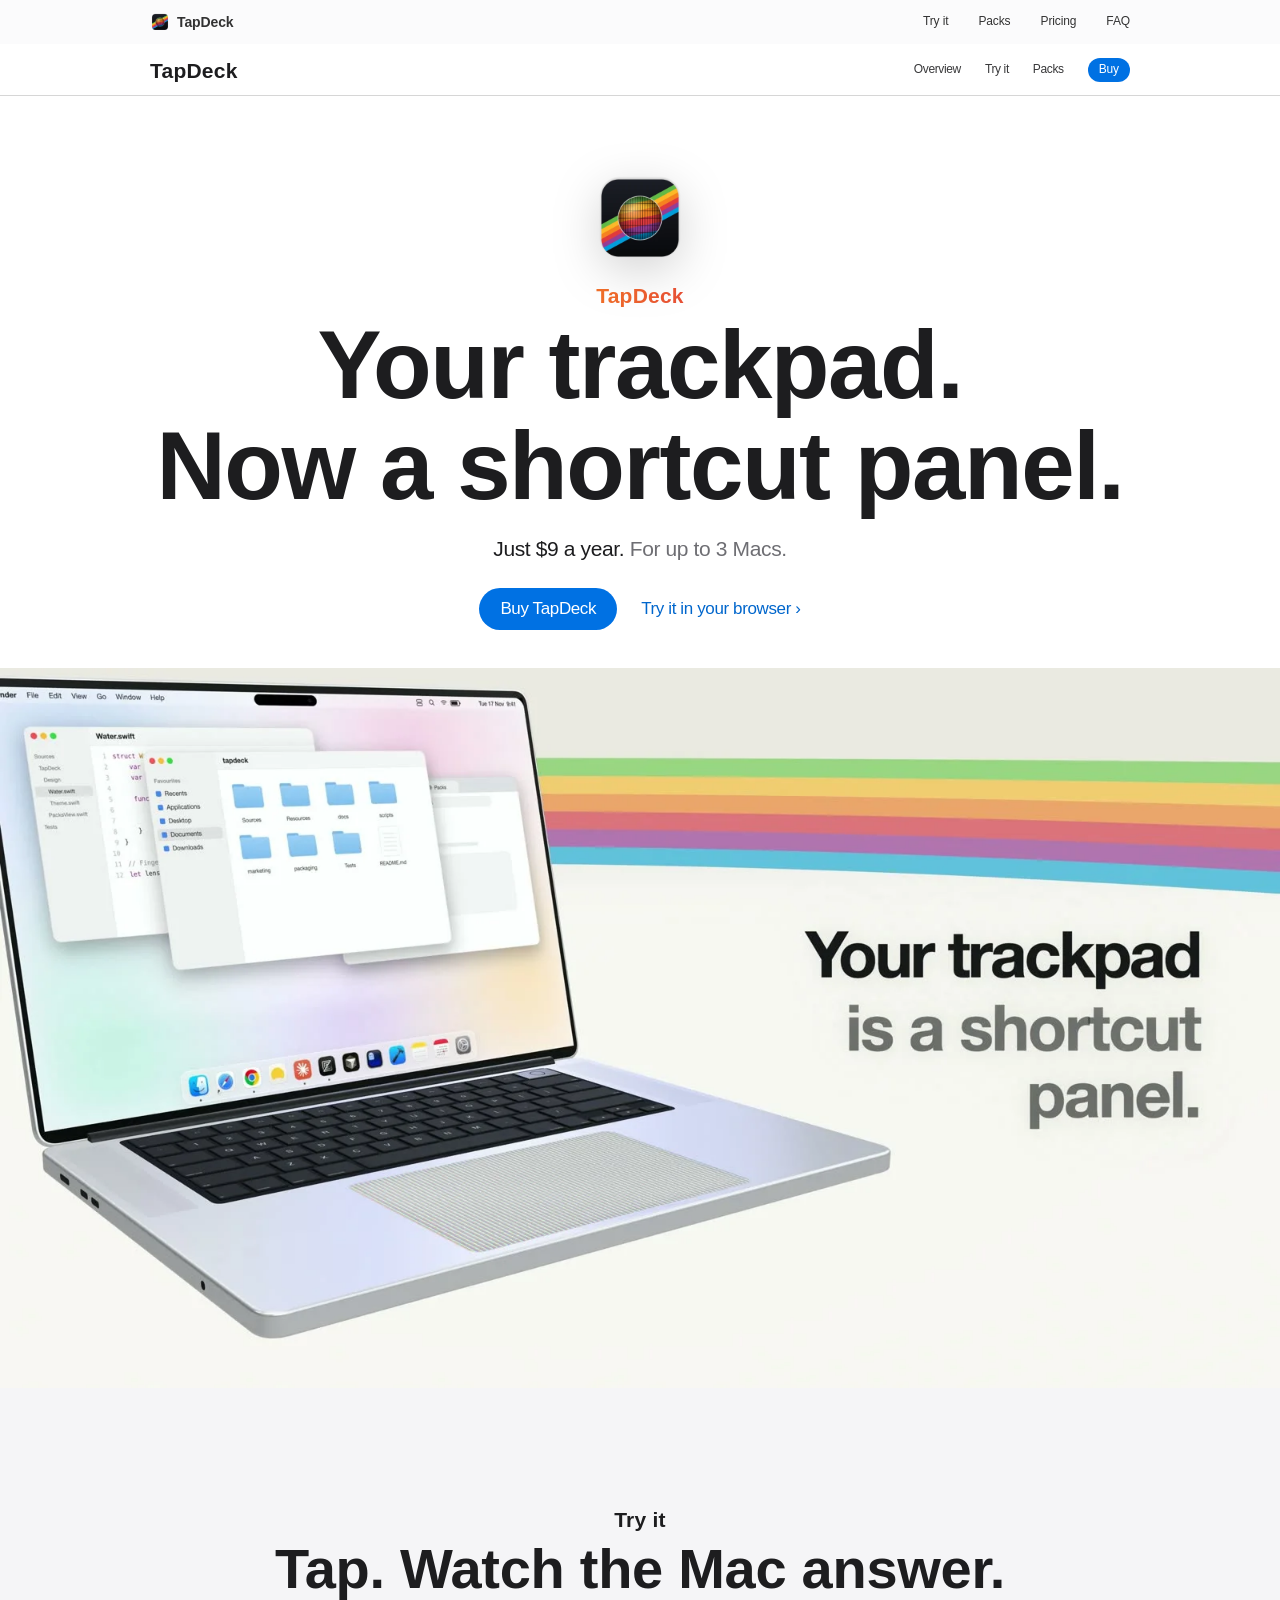
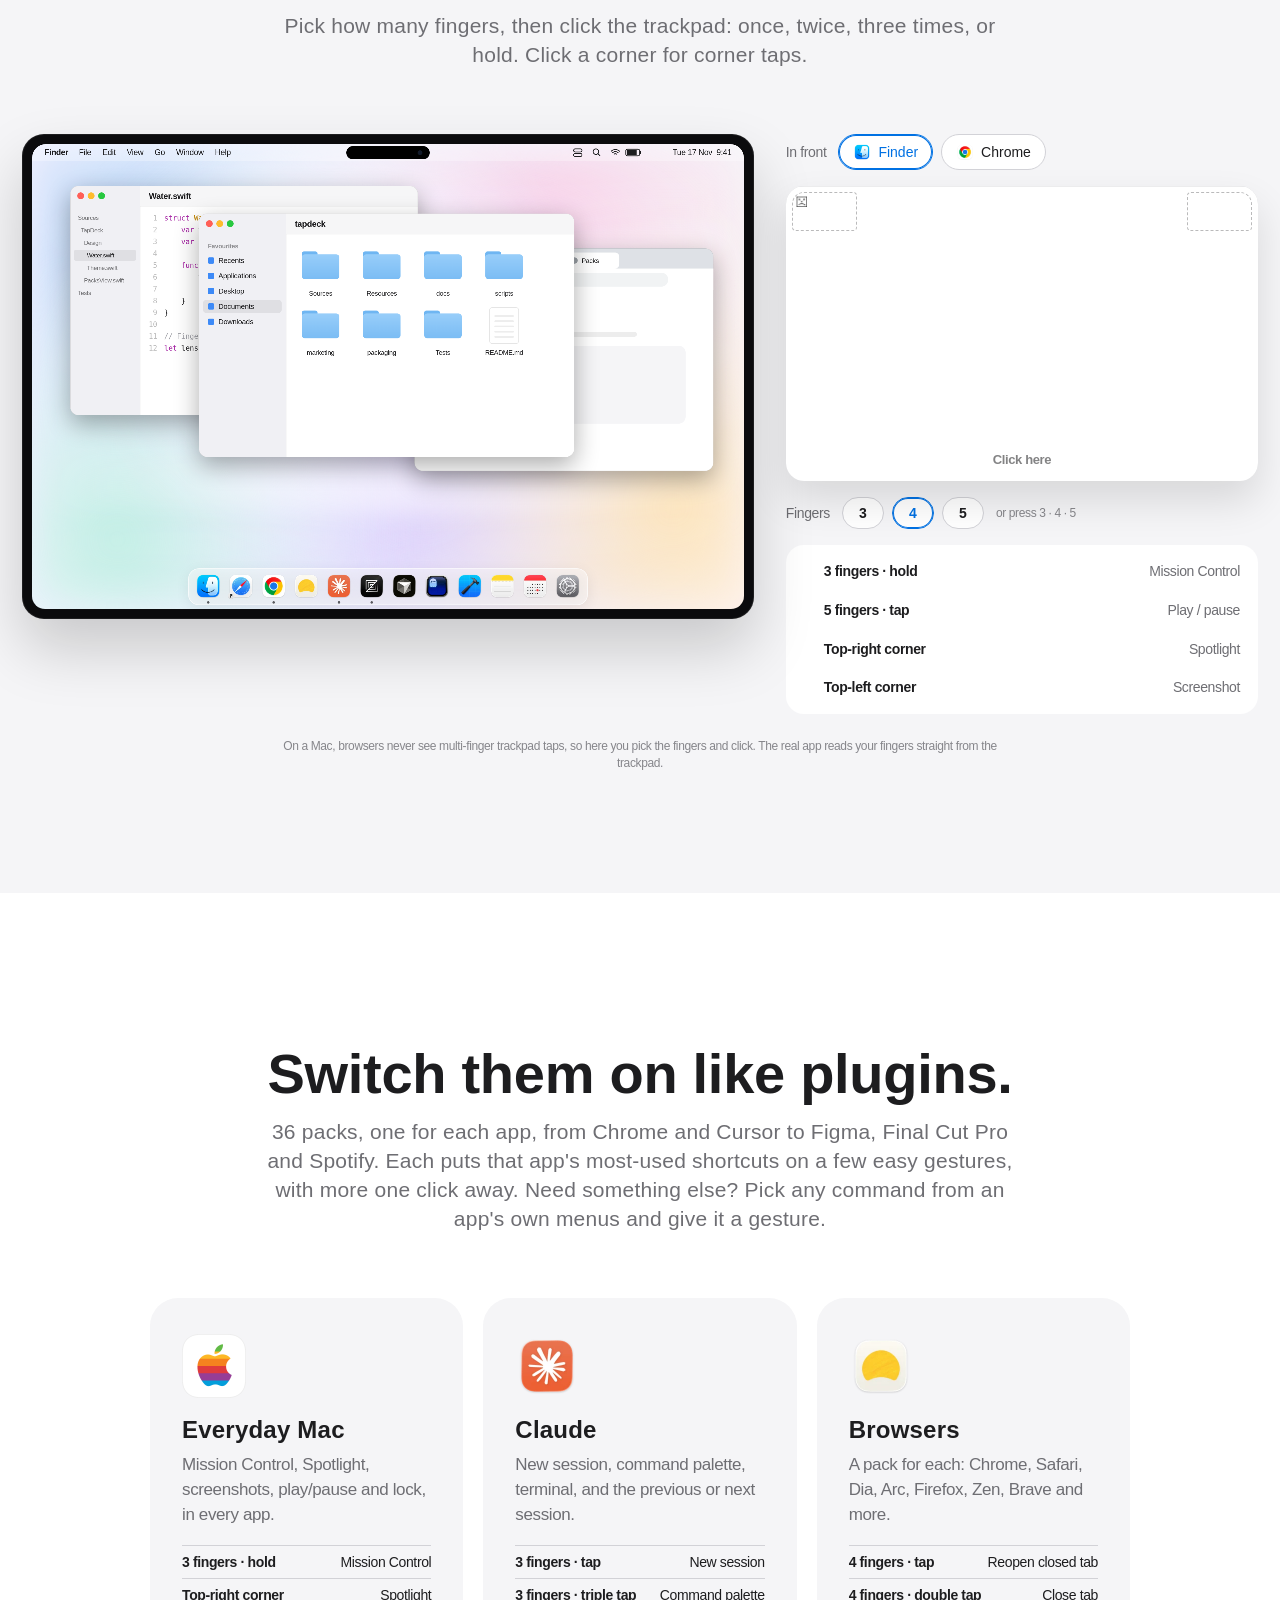
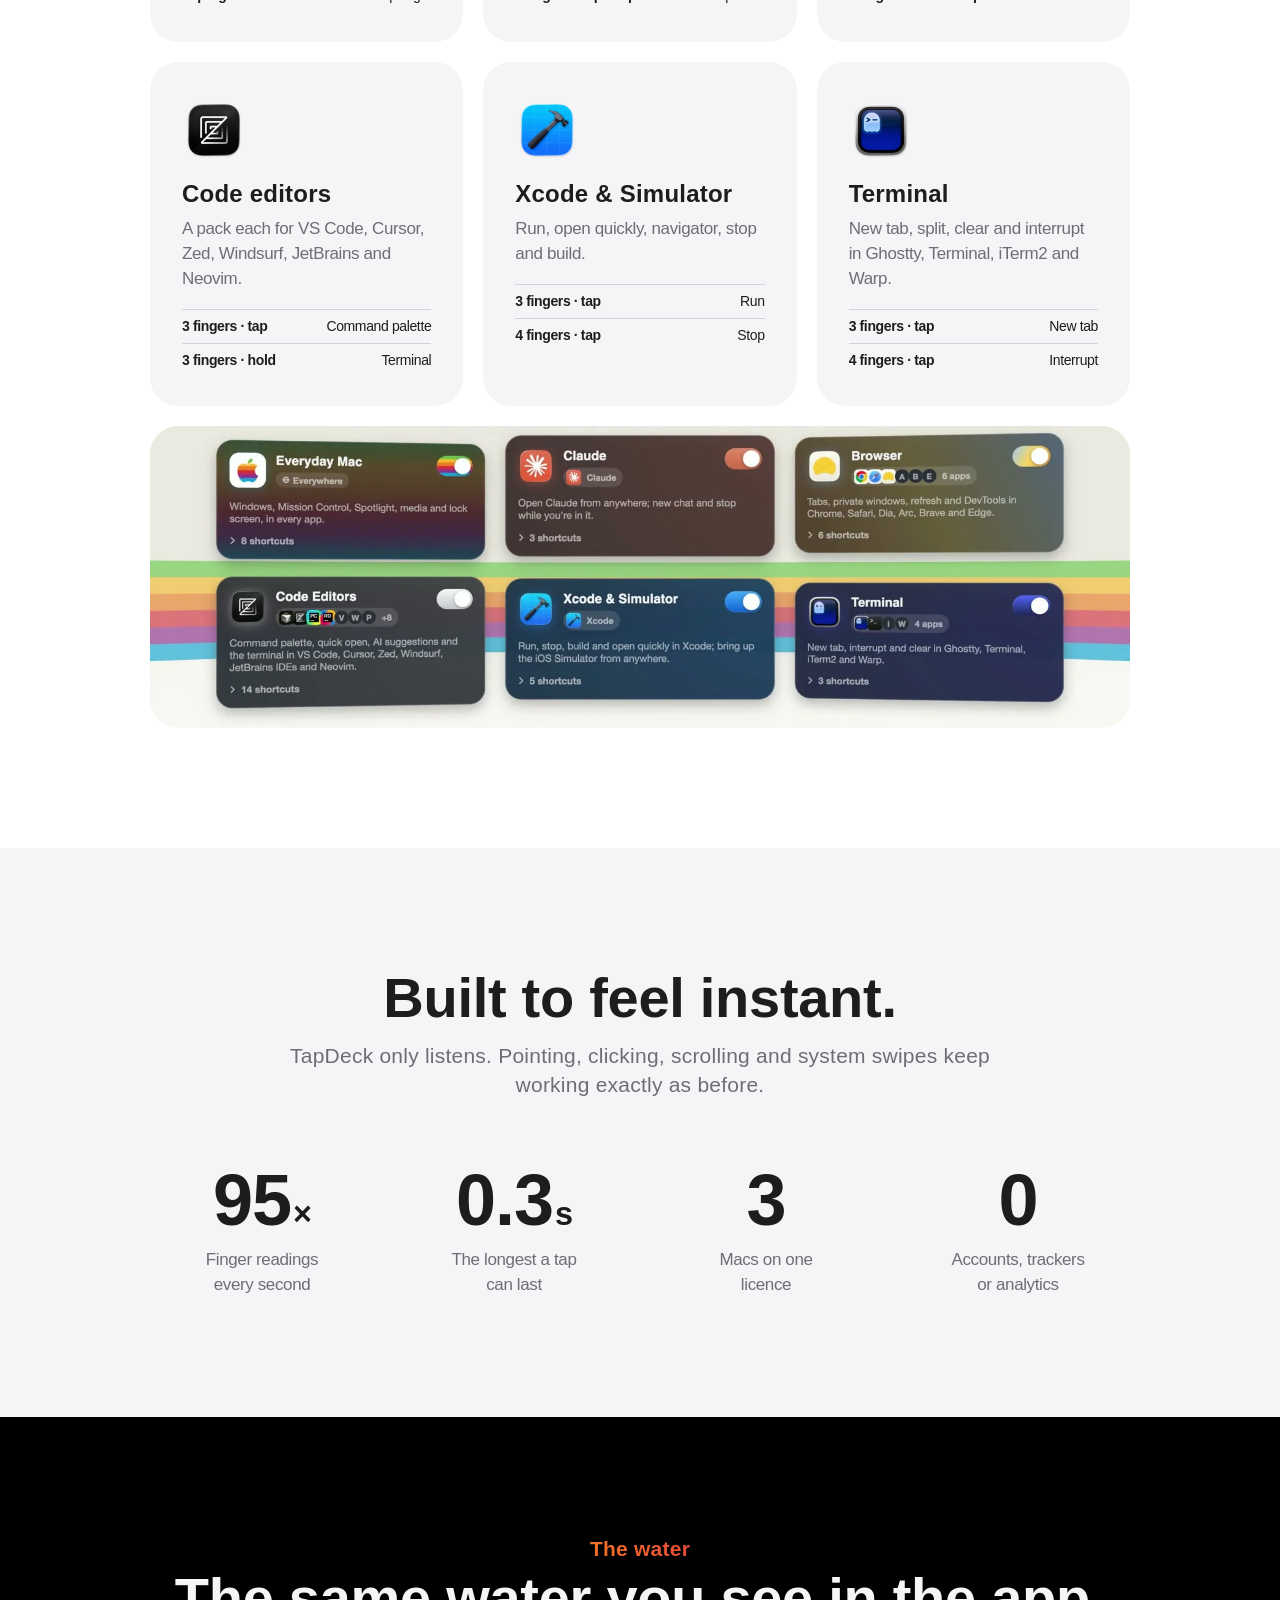
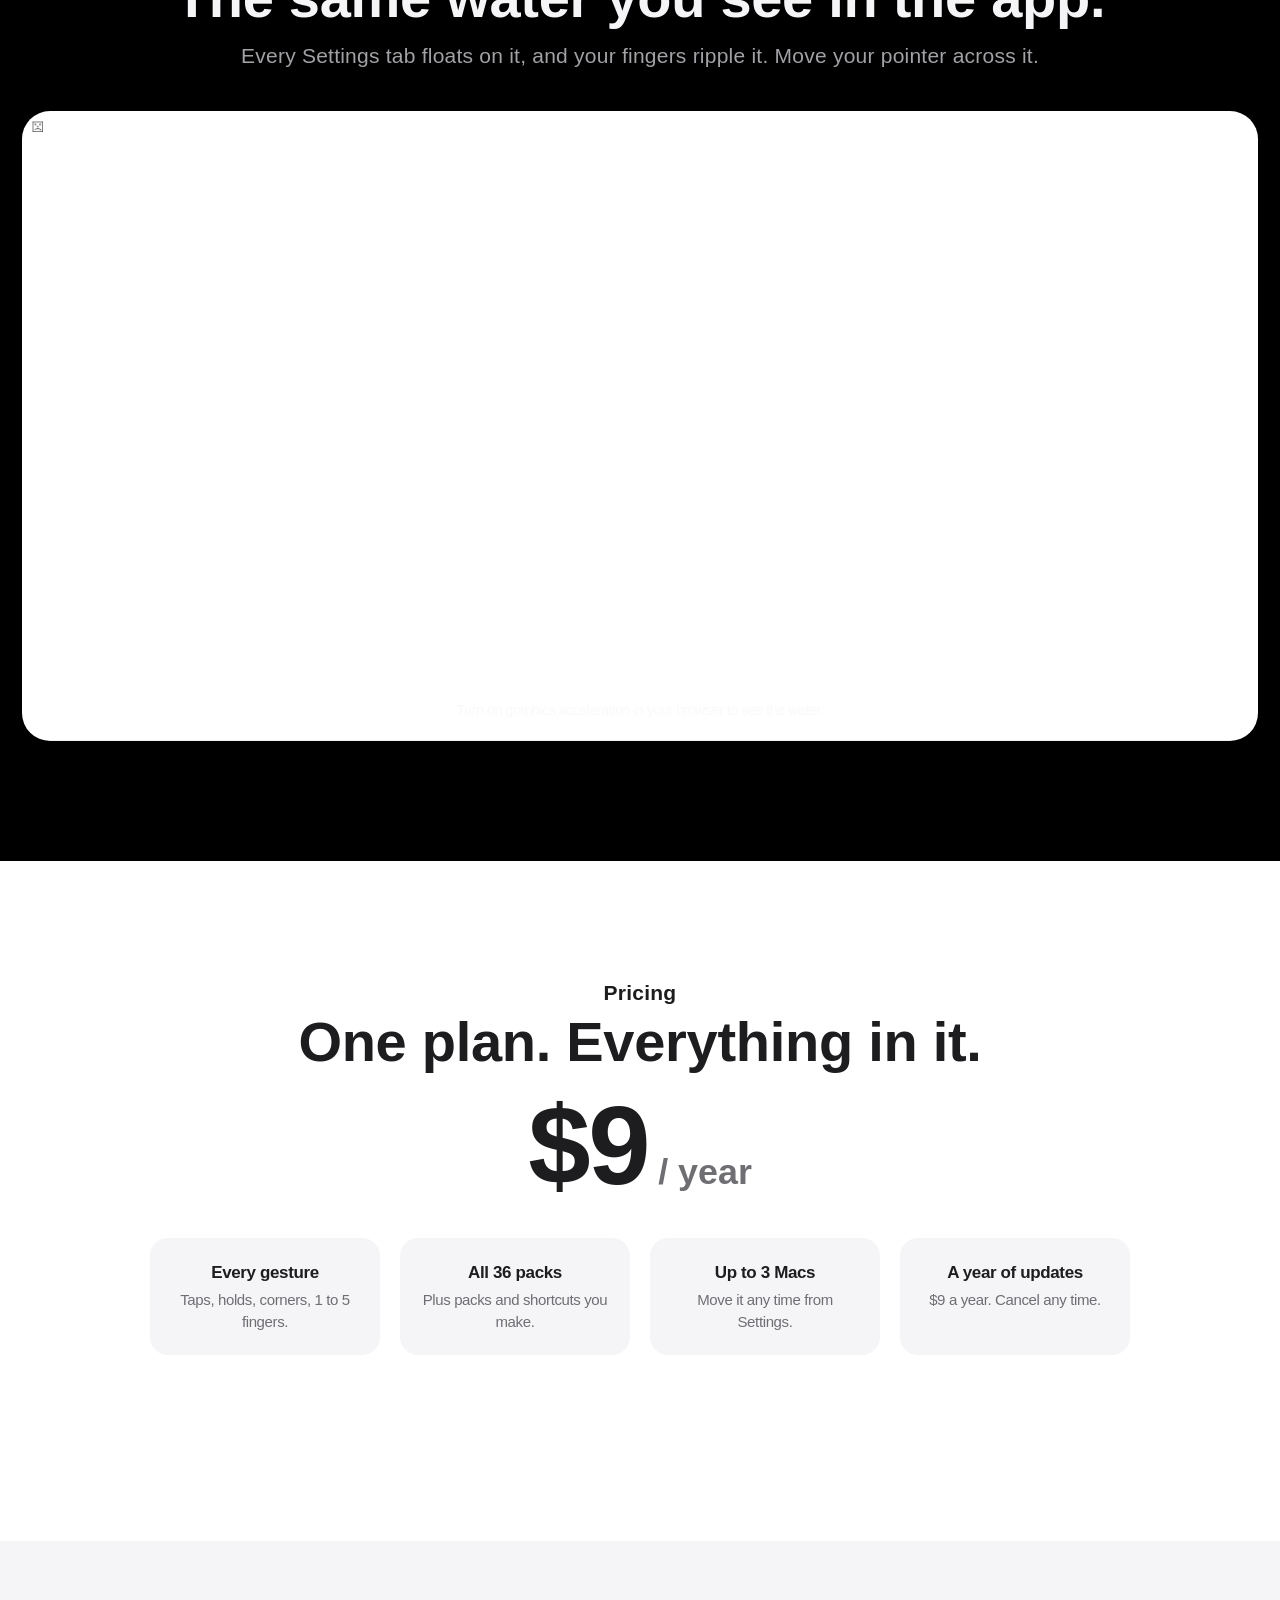
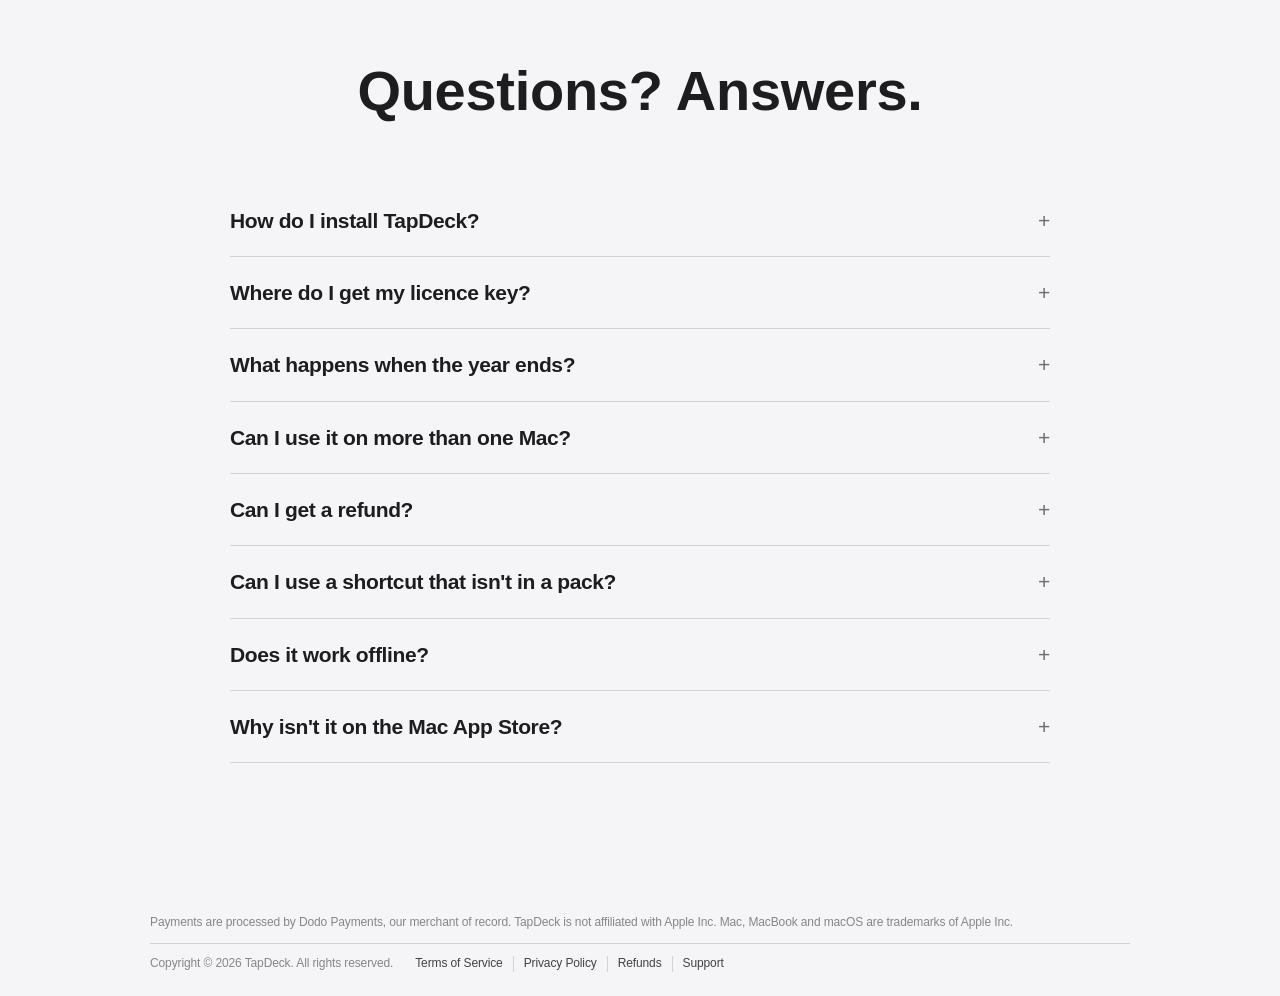
==== commit e79c22c7: "Site: no free trial; $9 a year from checkout" ====
--- a/index.html
+++ b/index.html
@@ -30,7 +30,7 @@
       <p class="eyebrow rainbow rise" style="--i:1">TapDeck</p>
       <h1 class="rise" style="--i:2">Your trackpad.<br>Now a shortcut panel.</h1>
       <p class="price rise" style="--i:3">Just $9 a year. <span>For up to 3 Macs.</span></p>
-      <div class="ctas rise" style="--i:4"><a class="btn primary" href="buy.html">Start free trial</a><a class="more" href="#how">Try it in your browser</a></div>
+      <div class="ctas rise" style="--i:4"><a class="btn primary" href="buy.html">Buy TapDeck</a><a class="more" href="#how">Try it in your browser</a></div>
     </section>
 
     <!-- The whole teaser, rendered live in 3D at the screen's own resolution; the scroll is its clock. -->
@@ -132,9 +132,9 @@
           <li class="reveal"><b>Every gesture</b>Taps, holds, corners, 1 to 5 fingers.</li>
           <li class="reveal" style="--i:1"><b>All 36 packs</b>Plus packs and shortcuts you make.</li>
           <li class="reveal" style="--i:2"><b>Up to 3 Macs</b>Move it any time from Settings.</li>
-          <li class="reveal" style="--i:3"><b>A year of updates</b>3 days free, then $9. Cancel any time.</li>
+          <li class="reveal" style="--i:3"><b>A year of updates</b>$9 a year. Cancel any time.</li>
         </ul>
-        <div class="ctas reveal" style="--i:4"><a class="btn primary" href="buy.html">Start free trial</a><a class="more" href="#faq">Questions</a></div>
+        <div class="ctas reveal" style="--i:4"><a class="btn primary" href="buy.html">Buy TapDeck</a><a class="more" href="#faq">Questions</a></div>
       </div>
     </section>
 
@@ -146,8 +146,7 @@
           <details><summary>Where do I get my licence key?</summary><p>Right after checkout, on the thank-you page and in your receipt email. You can find it again any time in the Dodo Payments customer portal.</p></details>
           <details><summary>What happens when the year ends?</summary><p>Your subscription renews for another $9 unless you cancel. If it ends, TapDeck pauses its gestures until you renew.</p></details>
           <details><summary>Can I use it on more than one Mac?</summary><p>Yes, on up to 3 Macs at once. To move it to a new Mac, deactivate an old one in TapDeck's Settings › About.</p></details>
-          <details><summary>Is there a free trial?</summary><p>Yes, 3 days with everything unlocked. You add a card at checkout and aren't charged until the trial ends. Cancel before then and you pay nothing.</p></details>
-          <details><summary>Can I get a refund?</summary><p>Yearly charges aren't refundable, since the free trial is there to help you decide. Cancel any time to stop the next renewal. See the <a href="refund.html">refund policy</a>.</p></details>
+          <details><summary>Can I get a refund?</summary><p>Yearly charges aren't refundable, so try TapDeck in your browser above before you buy. Cancel any time to stop the next renewal. See the <a href="refund.html">refund policy</a>.</p></details>
           <details><summary>Can I use a shortcut that isn't in a pack?</summary><p>Yes. Open the app, then in TapDeck's Settings › Packs choose "Add from its menus". You'll see every command in that app's menu bar; pick one and give it a gesture. You can also change any pack's gestures, or make a pack of your own.</p></details>
           <details><summary>Does it work offline?</summary><p>Yes. TapDeck checks your licence once a day and keeps working for 7 days without a connection.</p></details>
           <details><summary>Why isn't it on the Mac App Store?</summary><p>TapDeck reads raw finger positions from the trackpad, which App Store apps can't do. It's the same approach as BetterTouchTool.</p></details>
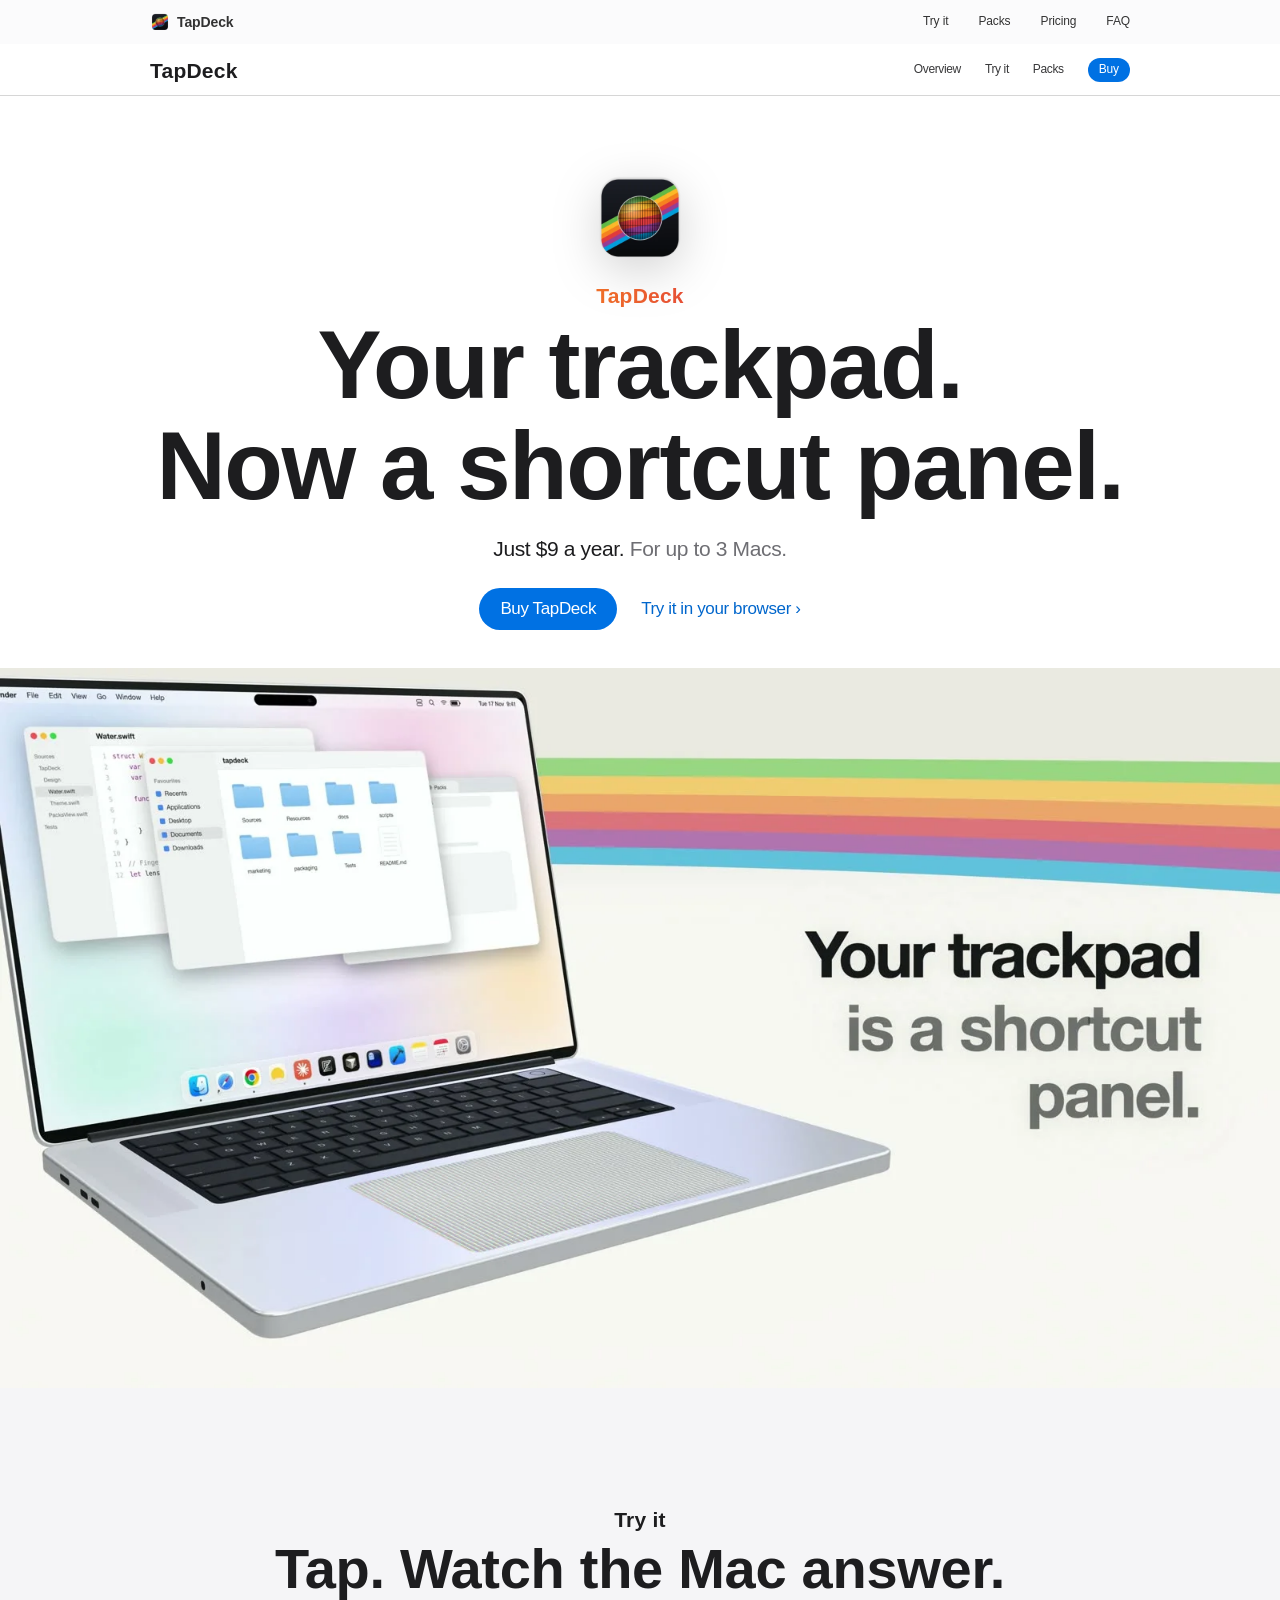
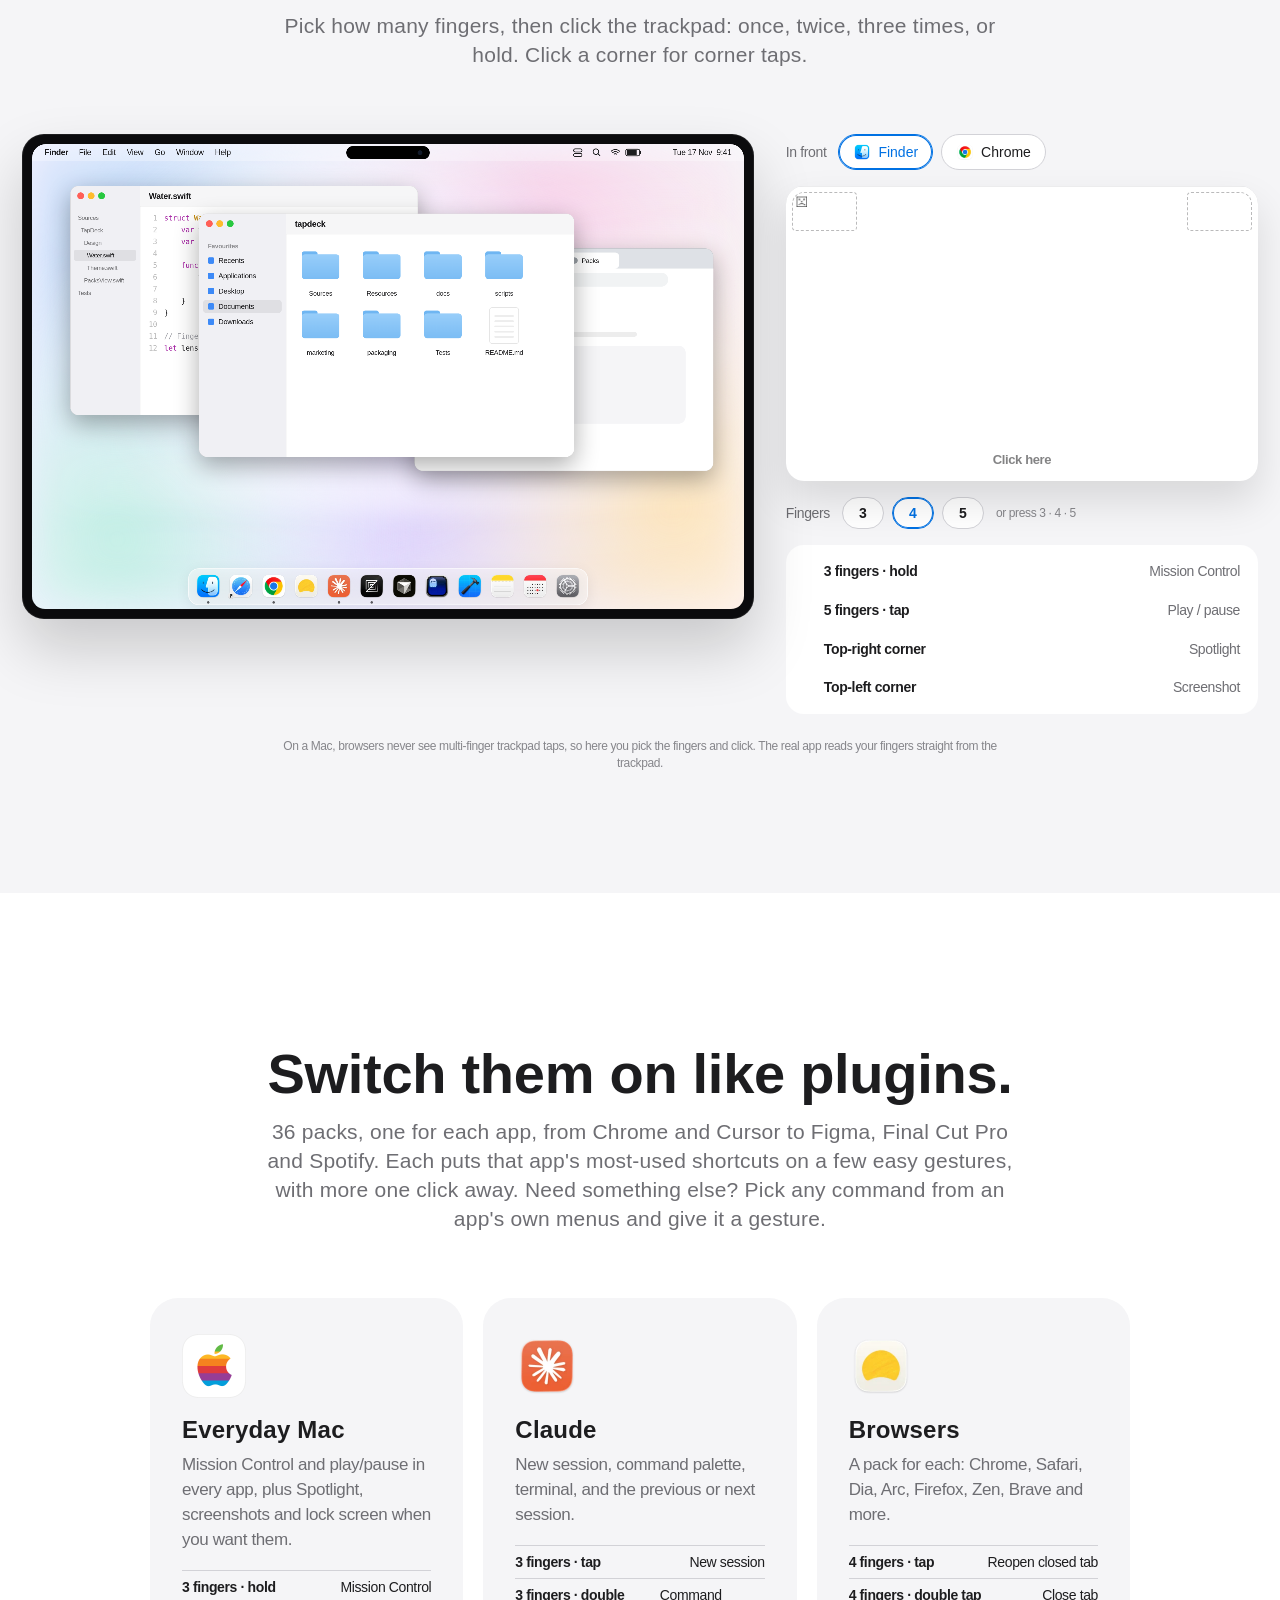
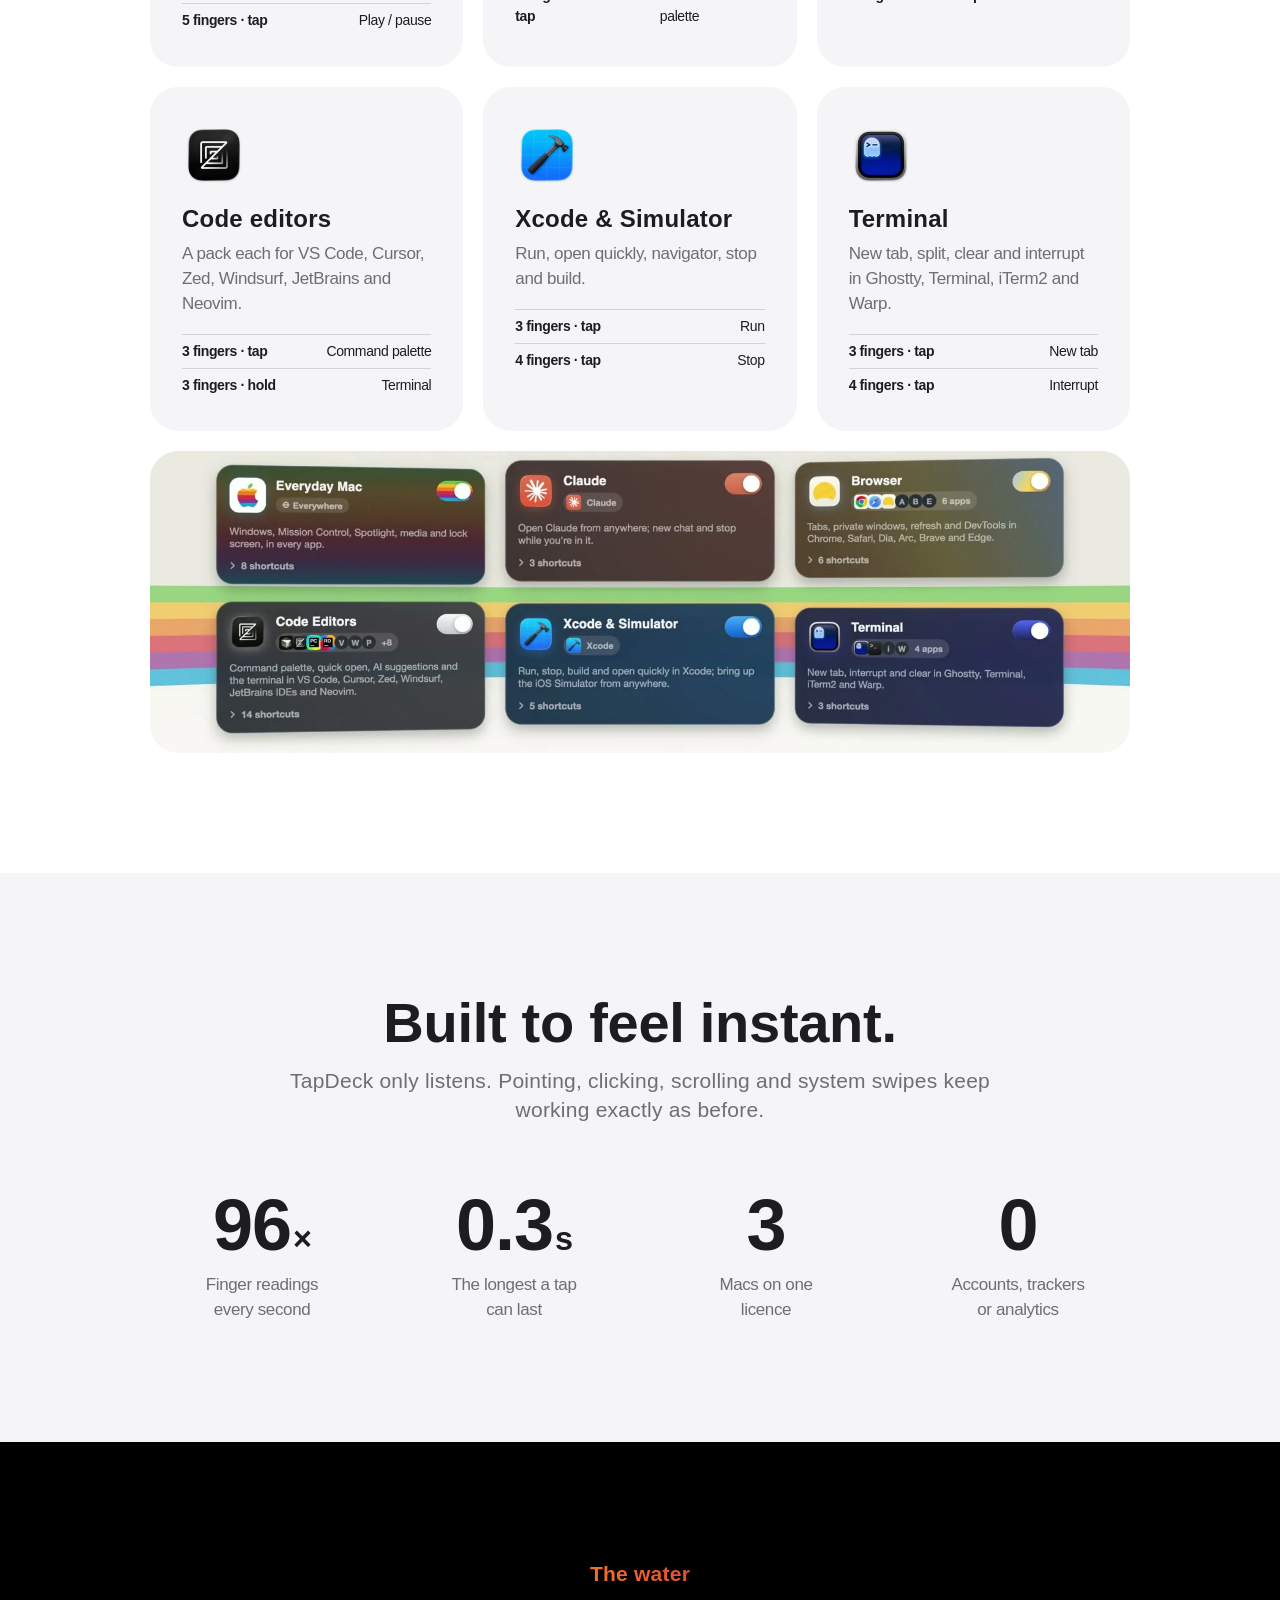
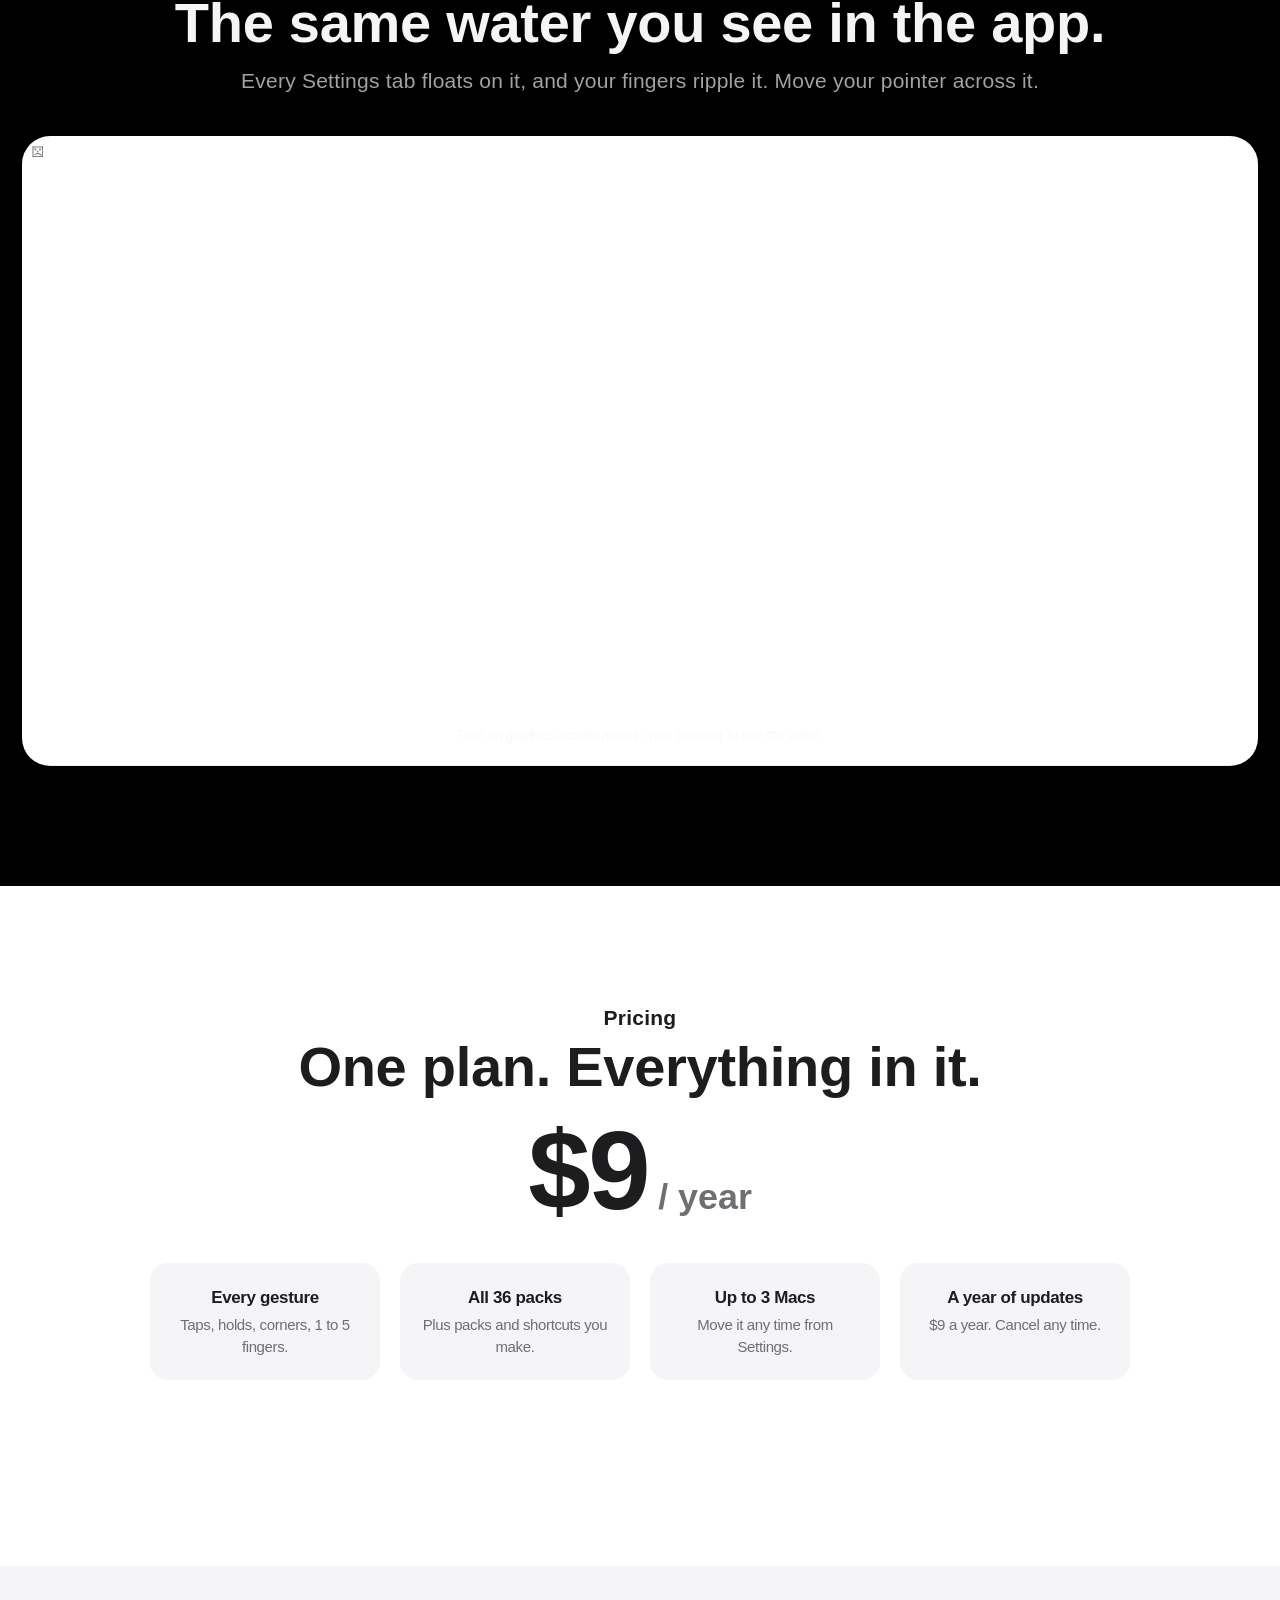
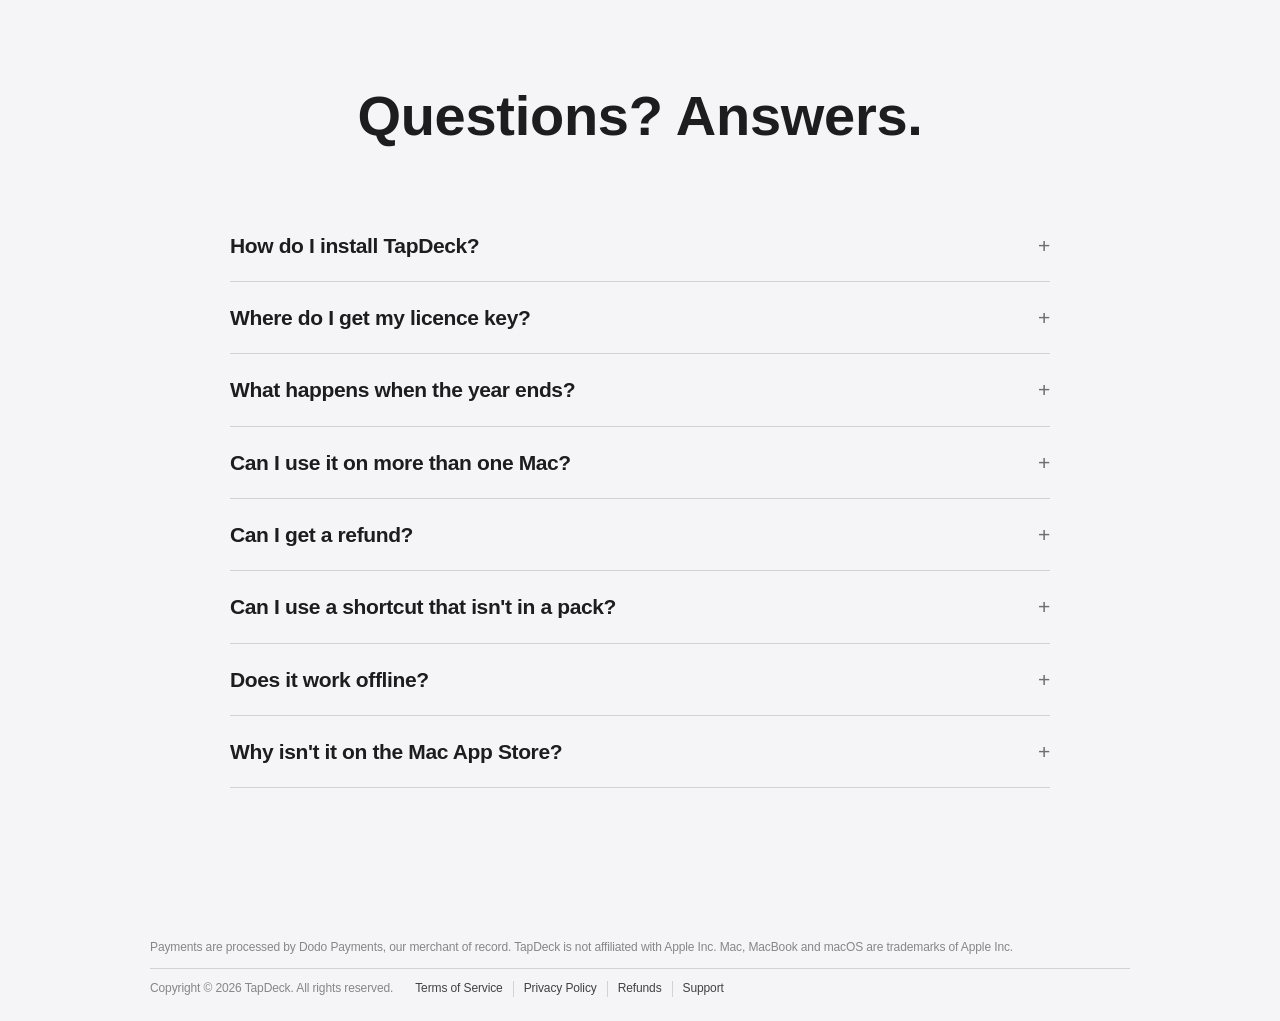
==== commit fe4e5386: "Site: pack examples match 1.0.6 (double tap, Everyday Mac)" ====
--- a/index.html
+++ b/index.html
@@ -87,8 +87,8 @@
           <p class="lede reveal" style="--i:2">36 packs, one for each app, from Chrome and Cursor to Figma, Final Cut Pro and Spotify. Each puts that app's most-used shortcuts on a few easy gestures, with more one click away. Need something else? Pick any command from an app's own menus and give it a gesture.</p>
         </div>
         <div class="tiles">
-          <div class="tile reveal"><img class="app" src="assets/icons/everyday-mac.png" alt="" width="64" height="64" loading="lazy" decoding="async"><h3>Everyday Mac</h3><p>Mission Control, Spotlight, screenshots, play/pause and lock, in every app.</p><div class="gesture"><span><b>3 fingers · hold</b>Mission Control</span><span><b>Top-right corner</b>Spotlight</span></div></div>
-          <div class="tile reveal" style="--i:1"><img class="app" src="assets/icons/claude.webp" alt="" width="64" height="64" loading="lazy" decoding="async"><h3>Claude</h3><p>New session, command palette, terminal, and the previous or next session.</p><div class="gesture"><span><b>3 fingers · tap</b>New session</span><span><b>3 fingers · triple tap</b>Command palette</span></div></div>
+          <div class="tile reveal"><img class="app" src="assets/icons/everyday-mac.png" alt="" width="64" height="64" loading="lazy" decoding="async"><h3>Everyday Mac</h3><p>Mission Control and play/pause in every app, plus Spotlight, screenshots and lock screen when you want them.</p><div class="gesture"><span><b>3 fingers · hold</b>Mission Control</span><span><b>5 fingers · tap</b>Play / pause</span></div></div>
+          <div class="tile reveal" style="--i:1"><img class="app" src="assets/icons/claude.webp" alt="" width="64" height="64" loading="lazy" decoding="async"><h3>Claude</h3><p>New session, command palette, terminal, and the previous or next session.</p><div class="gesture"><span><b>3 fingers · tap</b>New session</span><span><b>3 fingers · double tap</b>Command palette</span></div></div>
           <div class="tile reveal" style="--i:2"><img class="app" src="assets/icons/dia.webp" alt="" width="64" height="64" loading="lazy" decoding="async"><h3>Browsers</h3><p>A pack for each: Chrome, Safari, Dia, Arc, Firefox, Zen, Brave and more.</p><div class="gesture"><span><b>4 fingers · tap</b>Reopen closed tab</span><span><b>4 fingers · double tap</b>Close tab</span></div></div>
           <div class="tile reveal"><img class="app" src="assets/icons/zed.webp" alt="" width="64" height="64" loading="lazy" decoding="async"><h3>Code editors</h3><p>A pack each for VS Code, Cursor, Zed, Windsurf, JetBrains and Neovim.</p><div class="gesture"><span><b>3 fingers · tap</b>Command palette</span><span><b>3 fingers · hold</b>Terminal</span></div></div>
           <div class="tile reveal" style="--i:1"><img class="app" src="assets/icons/xcode.webp" alt="" width="64" height="64" loading="lazy" decoding="async"><h3>Xcode &amp; Simulator</h3><p>Run, open quickly, navigator, stop and build.</p><div class="gesture"><span><b>3 fingers · tap</b>Run</span><span><b>4 fingers · tap</b>Stop</span></div></div>
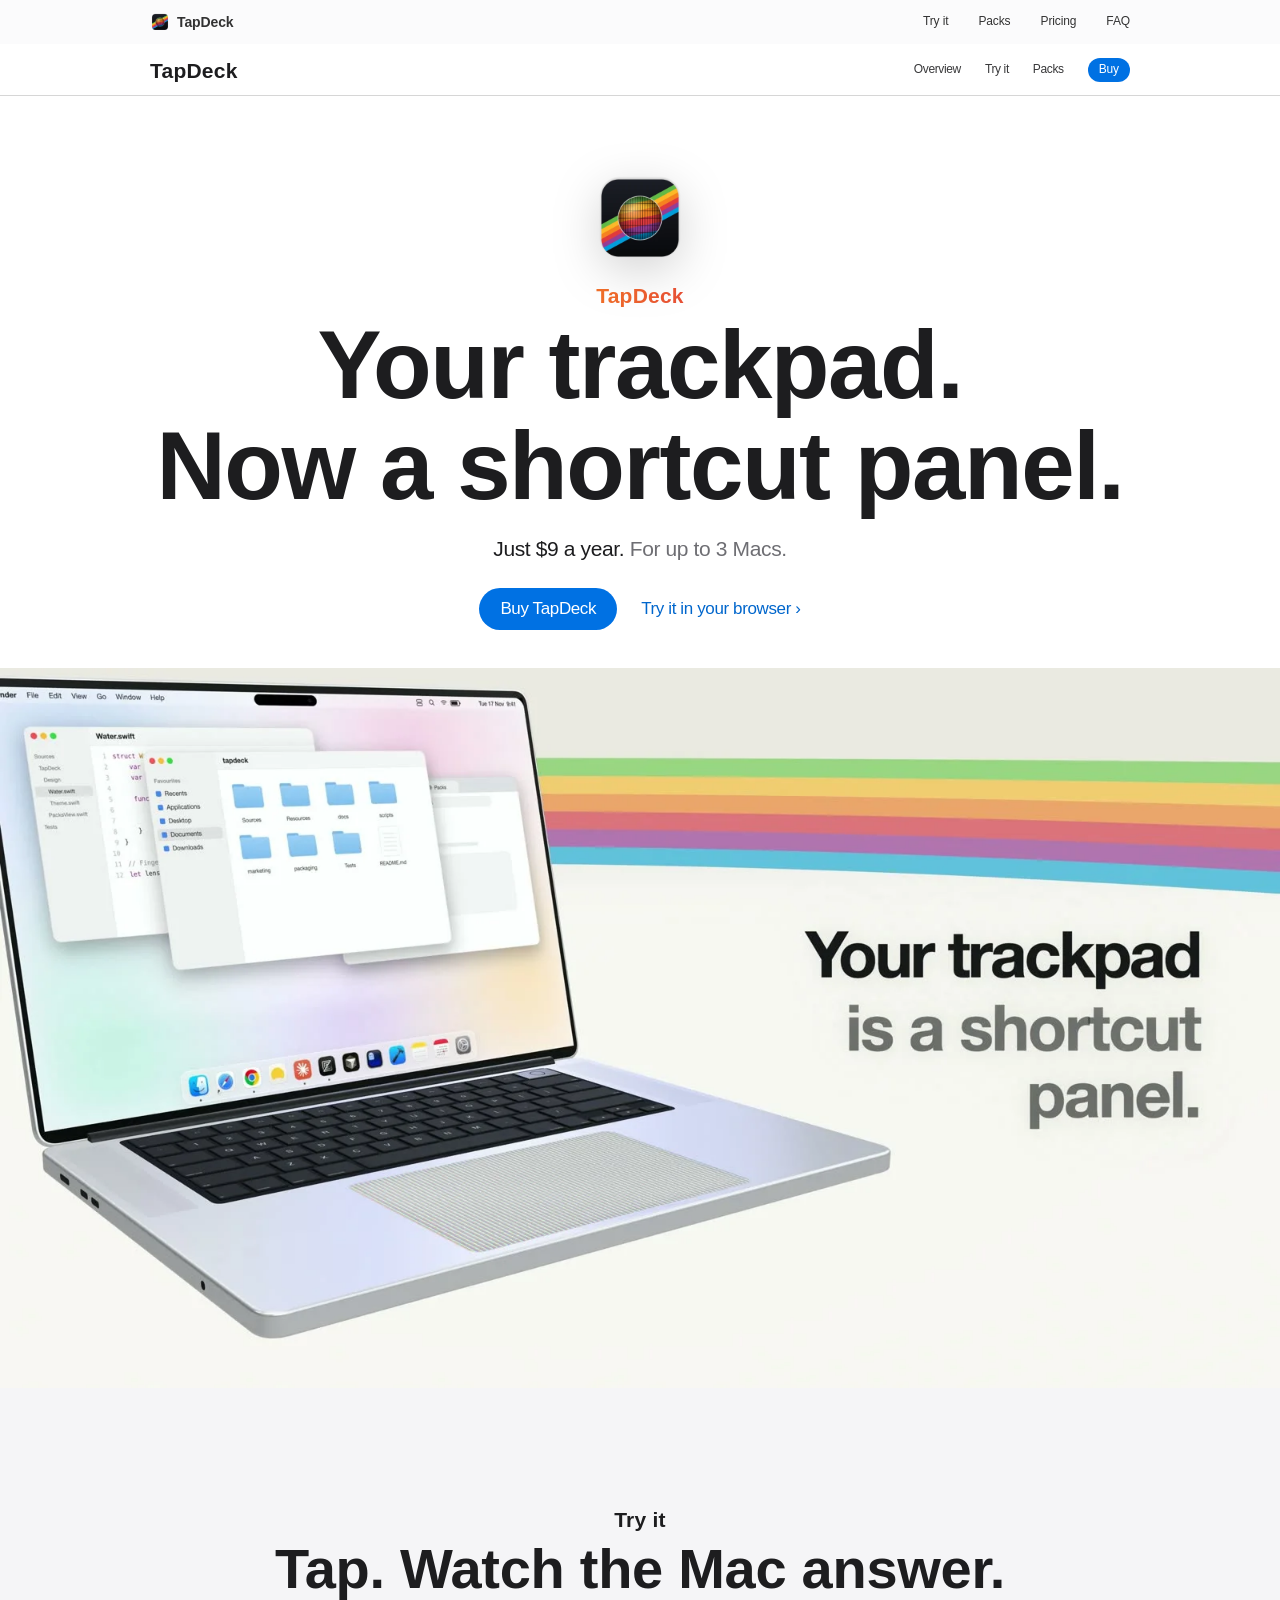
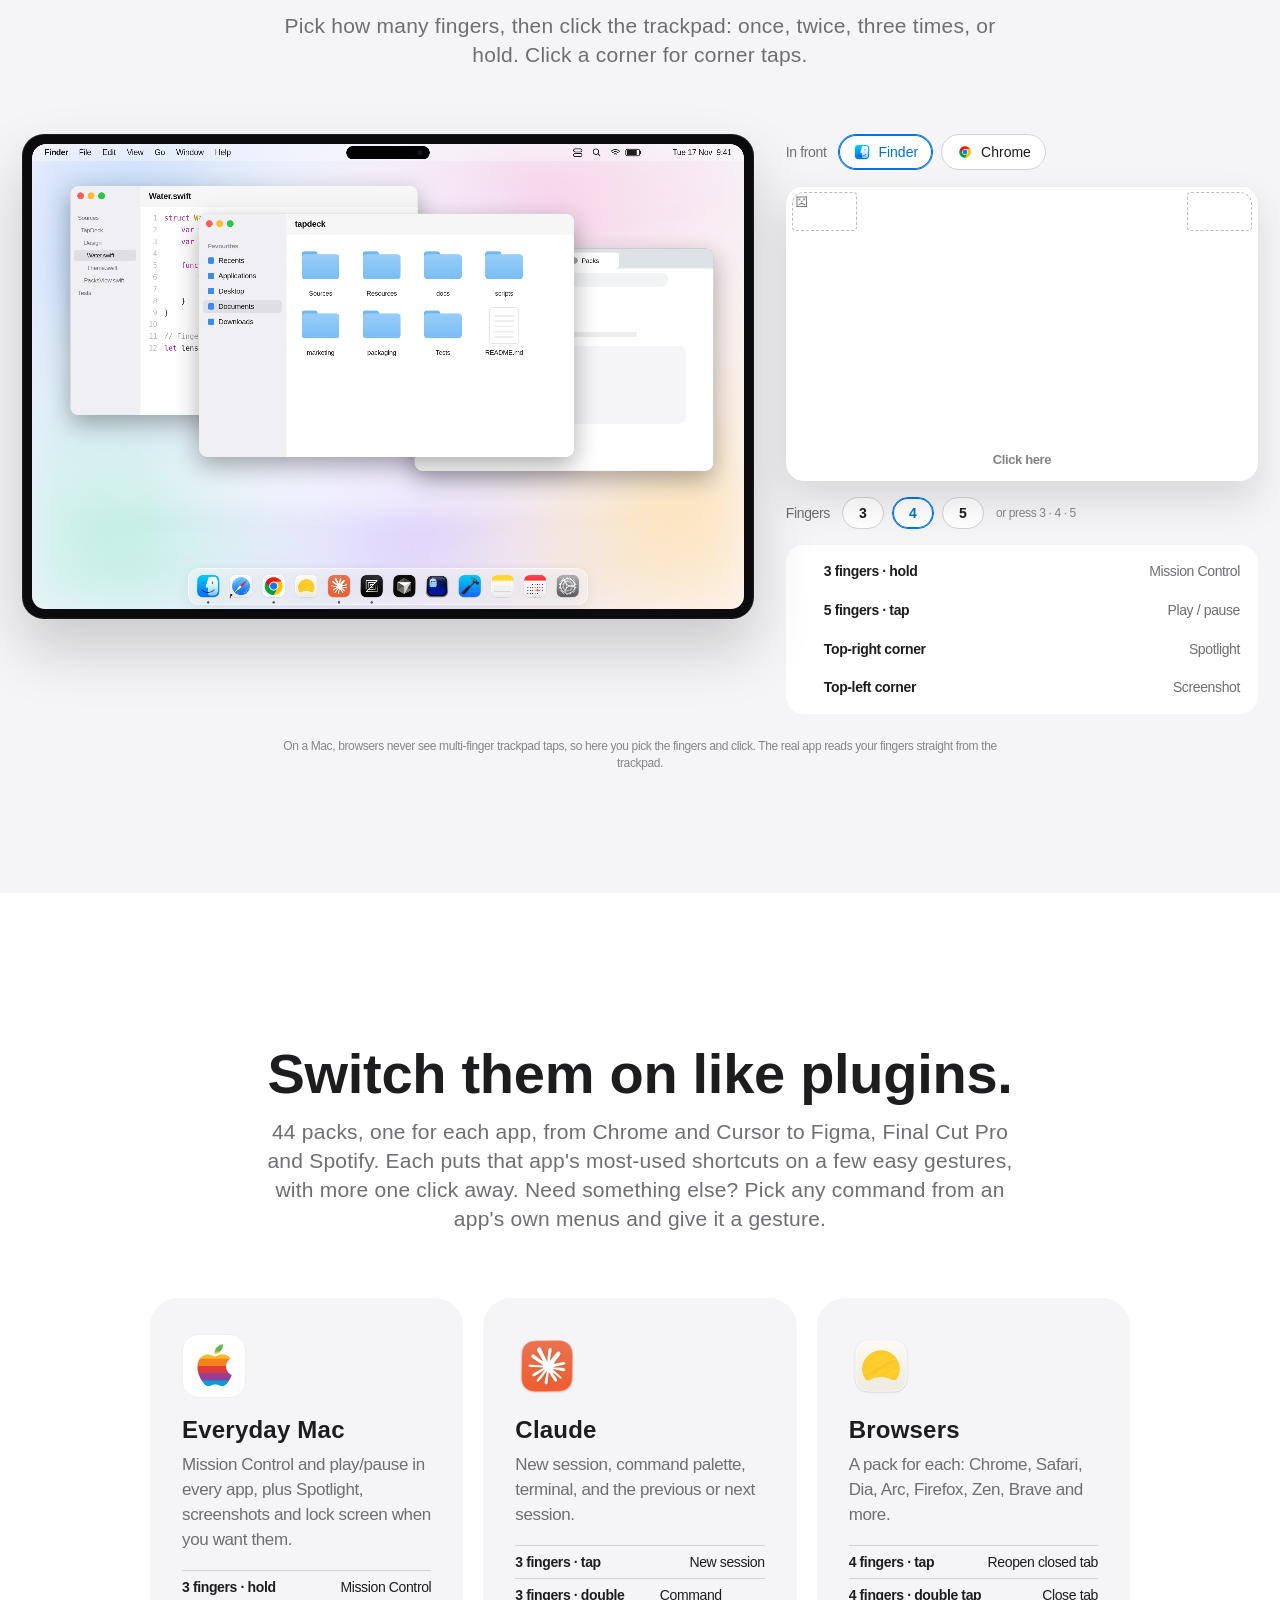
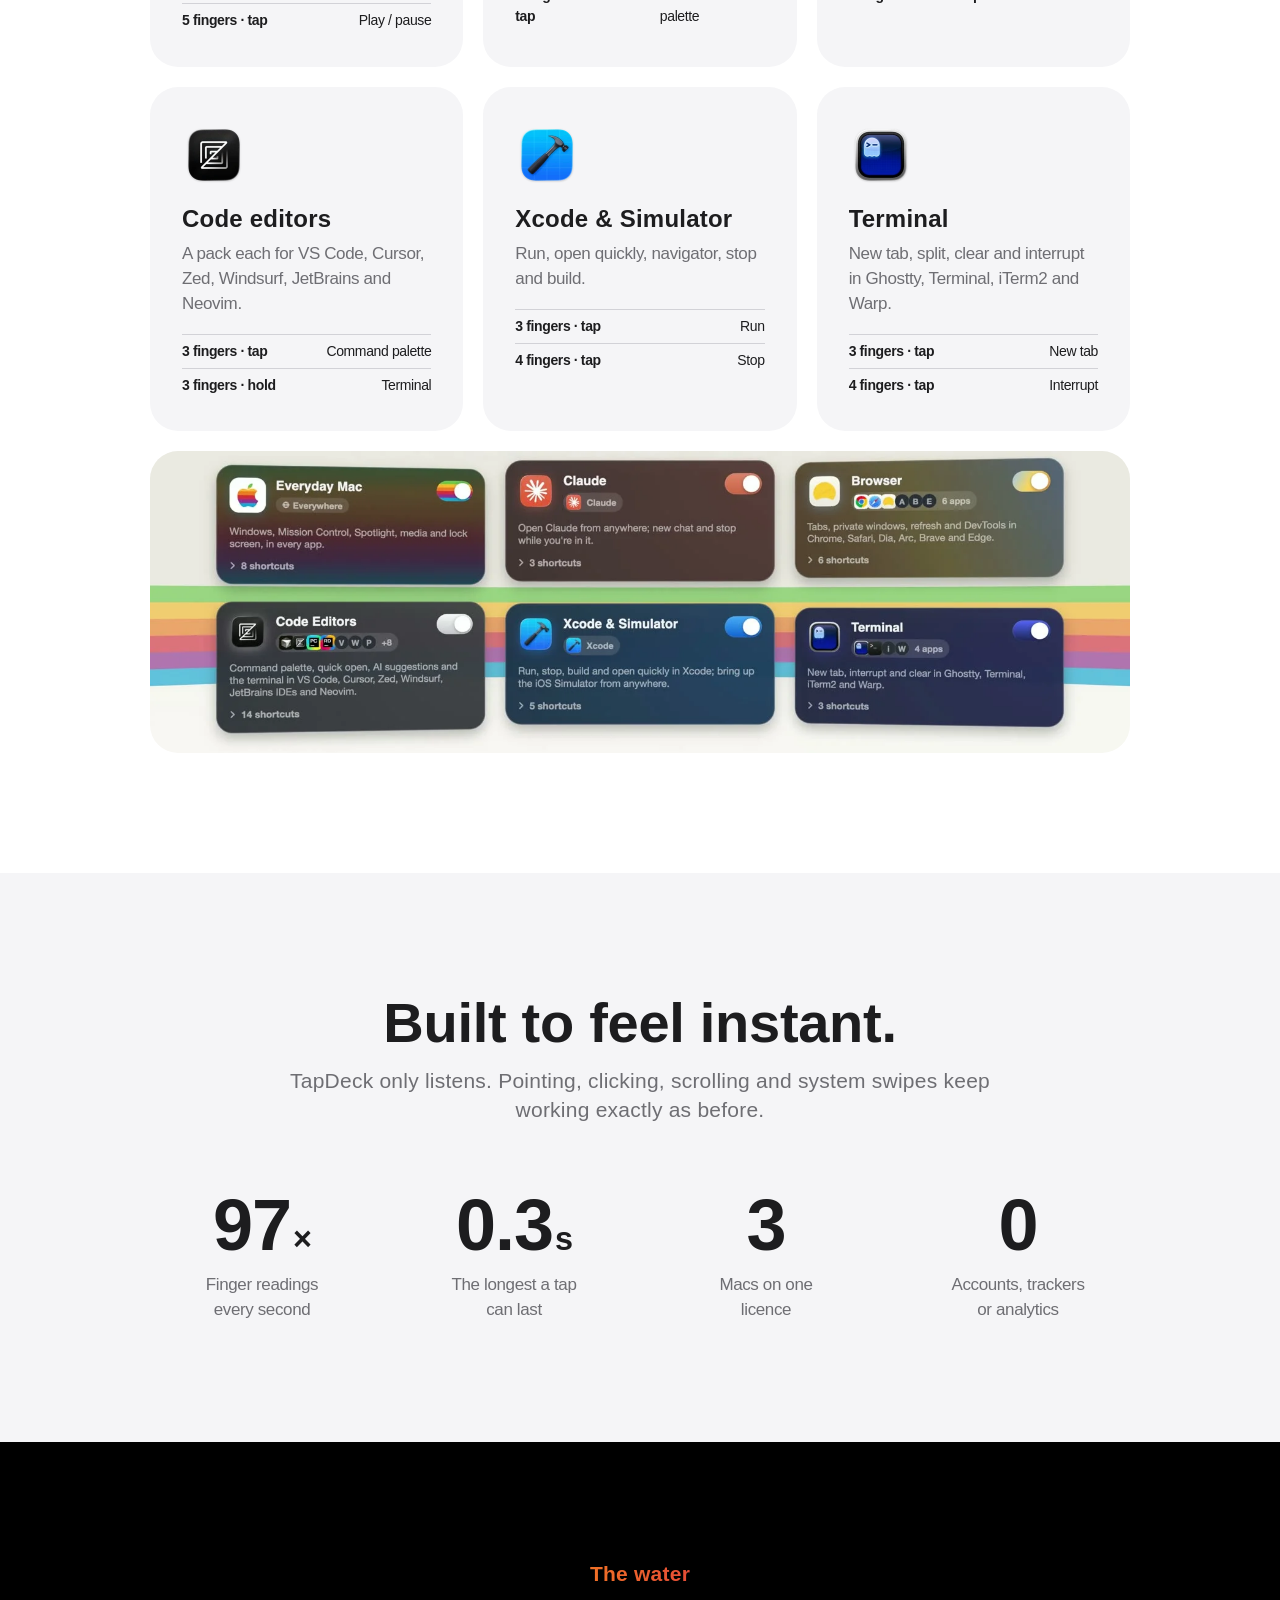
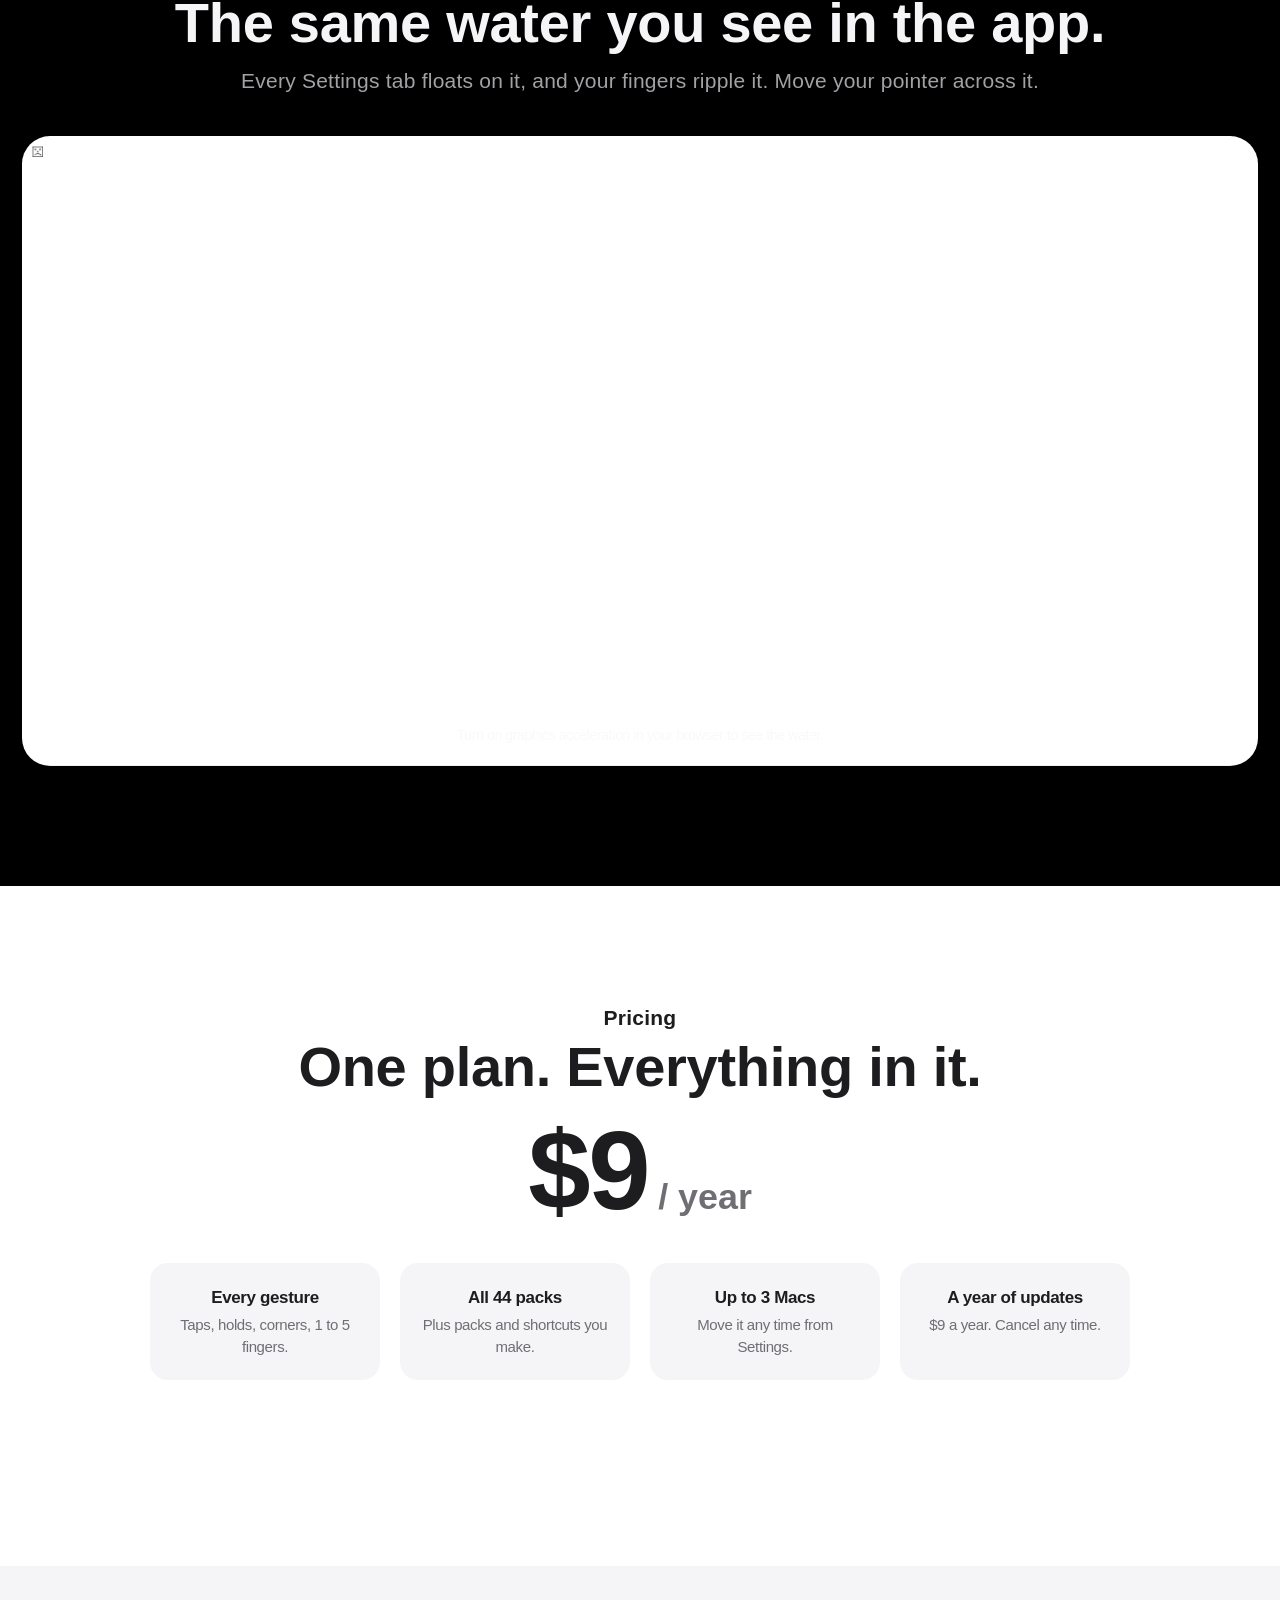
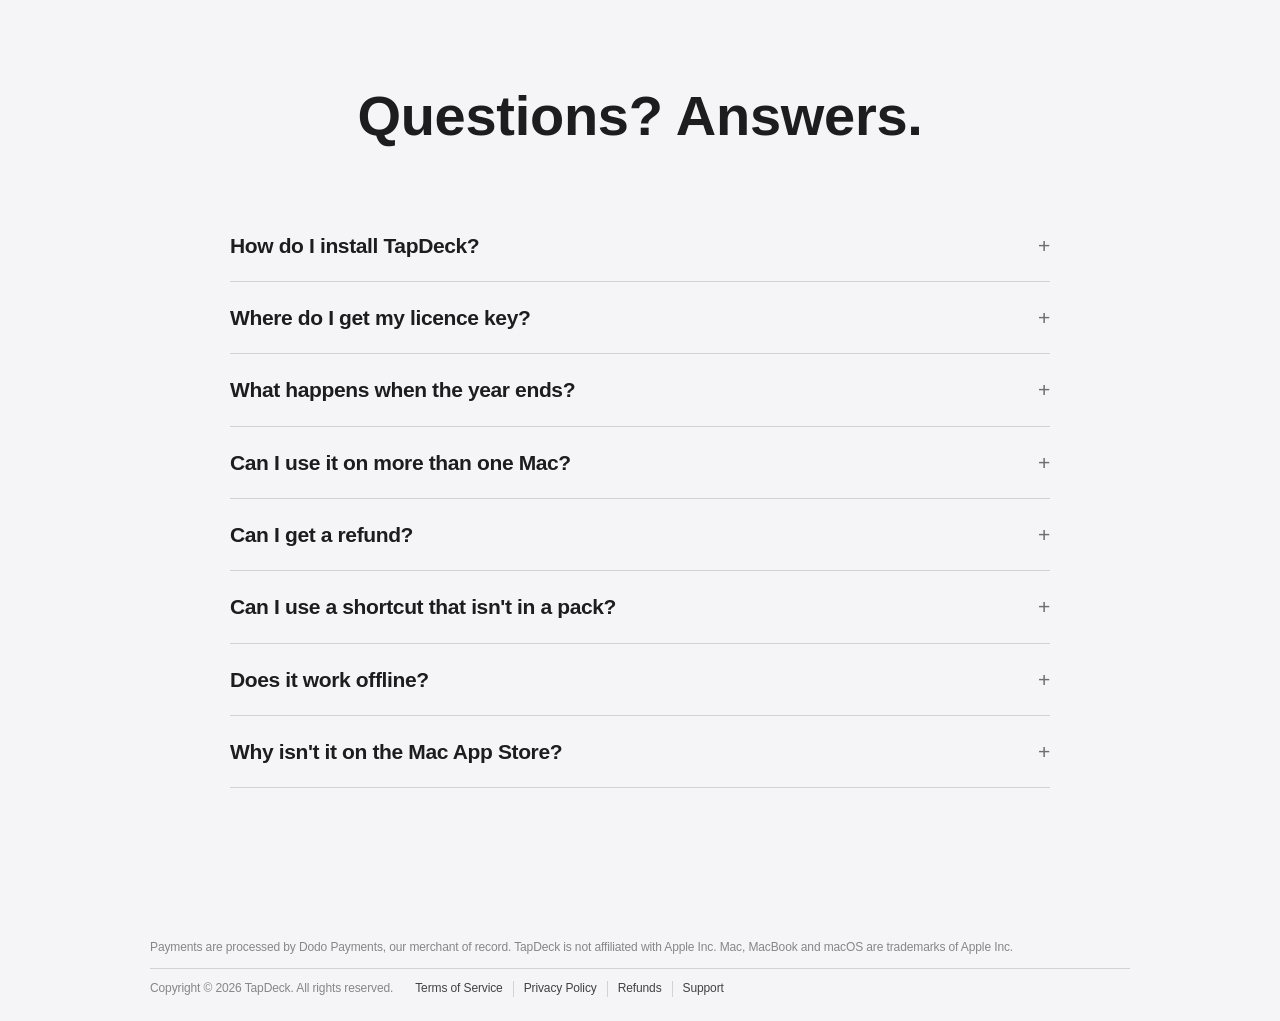
==== commit 03cc35fb: "Site: 44 packs (1.0.7)" ====
--- a/index.html
+++ b/index.html
@@ -84,7 +84,7 @@
         <div class="section-head">
           <p class="eyebrow reveal">Shortcut packs</p>
           <h2 class="headline reveal" style="--i:1">Switch them on like plugins.</h2>
-          <p class="lede reveal" style="--i:2">36 packs, one for each app, from Chrome and Cursor to Figma, Final Cut Pro and Spotify. Each puts that app's most-used shortcuts on a few easy gestures, with more one click away. Need something else? Pick any command from an app's own menus and give it a gesture.</p>
+          <p class="lede reveal" style="--i:2">44 packs, one for each app, from Chrome and Cursor to Figma, Final Cut Pro and Spotify. Each puts that app's most-used shortcuts on a few easy gestures, with more one click away. Need something else? Pick any command from an app's own menus and give it a gesture.</p>
         </div>
         <div class="tiles">
           <div class="tile reveal"><img class="app" src="assets/icons/everyday-mac.png" alt="" width="64" height="64" loading="lazy" decoding="async"><h3>Everyday Mac</h3><p>Mission Control and play/pause in every app, plus Spotlight, screenshots and lock screen when you want them.</p><div class="gesture"><span><b>3 fingers · hold</b>Mission Control</span><span><b>5 fingers · tap</b>Play / pause</span></div></div>
@@ -130,7 +130,7 @@
         <div class="amount reveal" style="--i:2">$9<span> / year</span></div>
         <ul class="included">
           <li class="reveal"><b>Every gesture</b>Taps, holds, corners, 1 to 5 fingers.</li>
-          <li class="reveal" style="--i:1"><b>All 36 packs</b>Plus packs and shortcuts you make.</li>
+          <li class="reveal" style="--i:1"><b>All 44 packs</b>Plus packs and shortcuts you make.</li>
           <li class="reveal" style="--i:2"><b>Up to 3 Macs</b>Move it any time from Settings.</li>
           <li class="reveal" style="--i:3"><b>A year of updates</b>$9 a year. Cancel any time.</li>
         </ul>
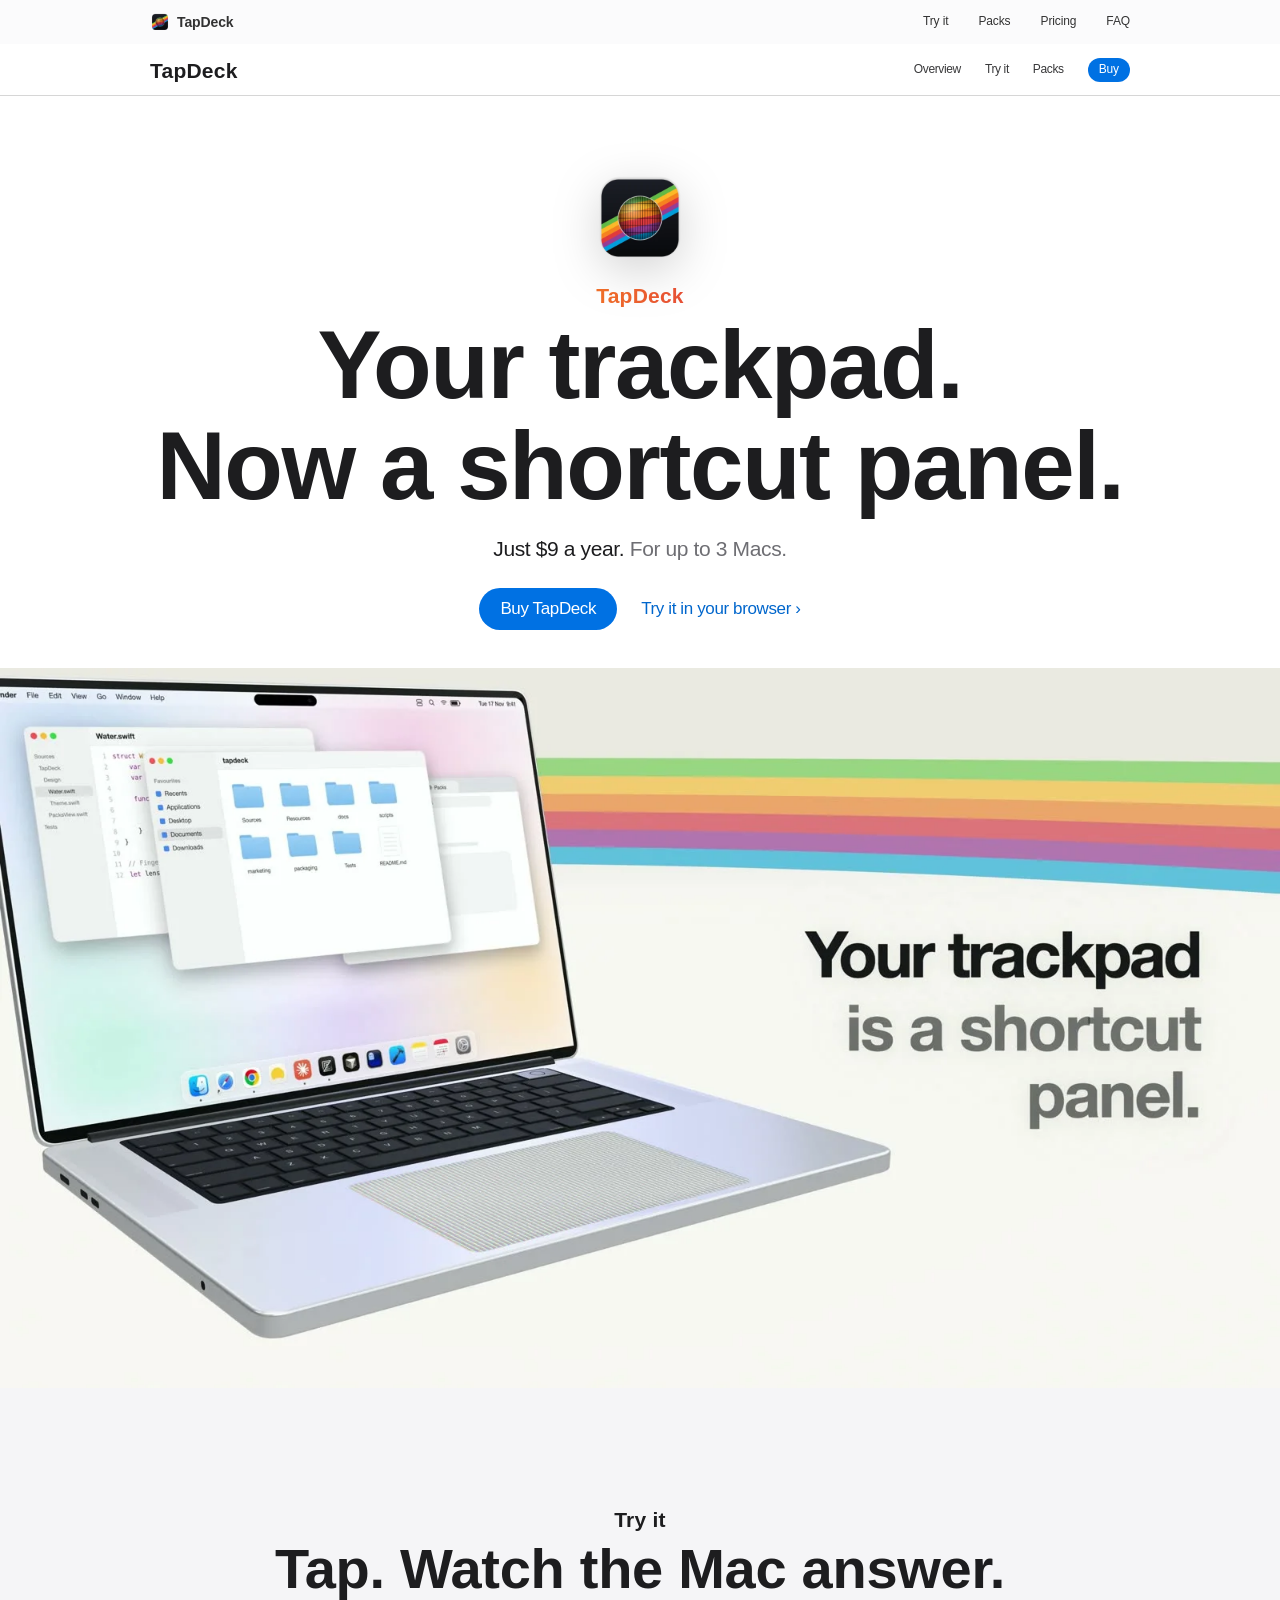
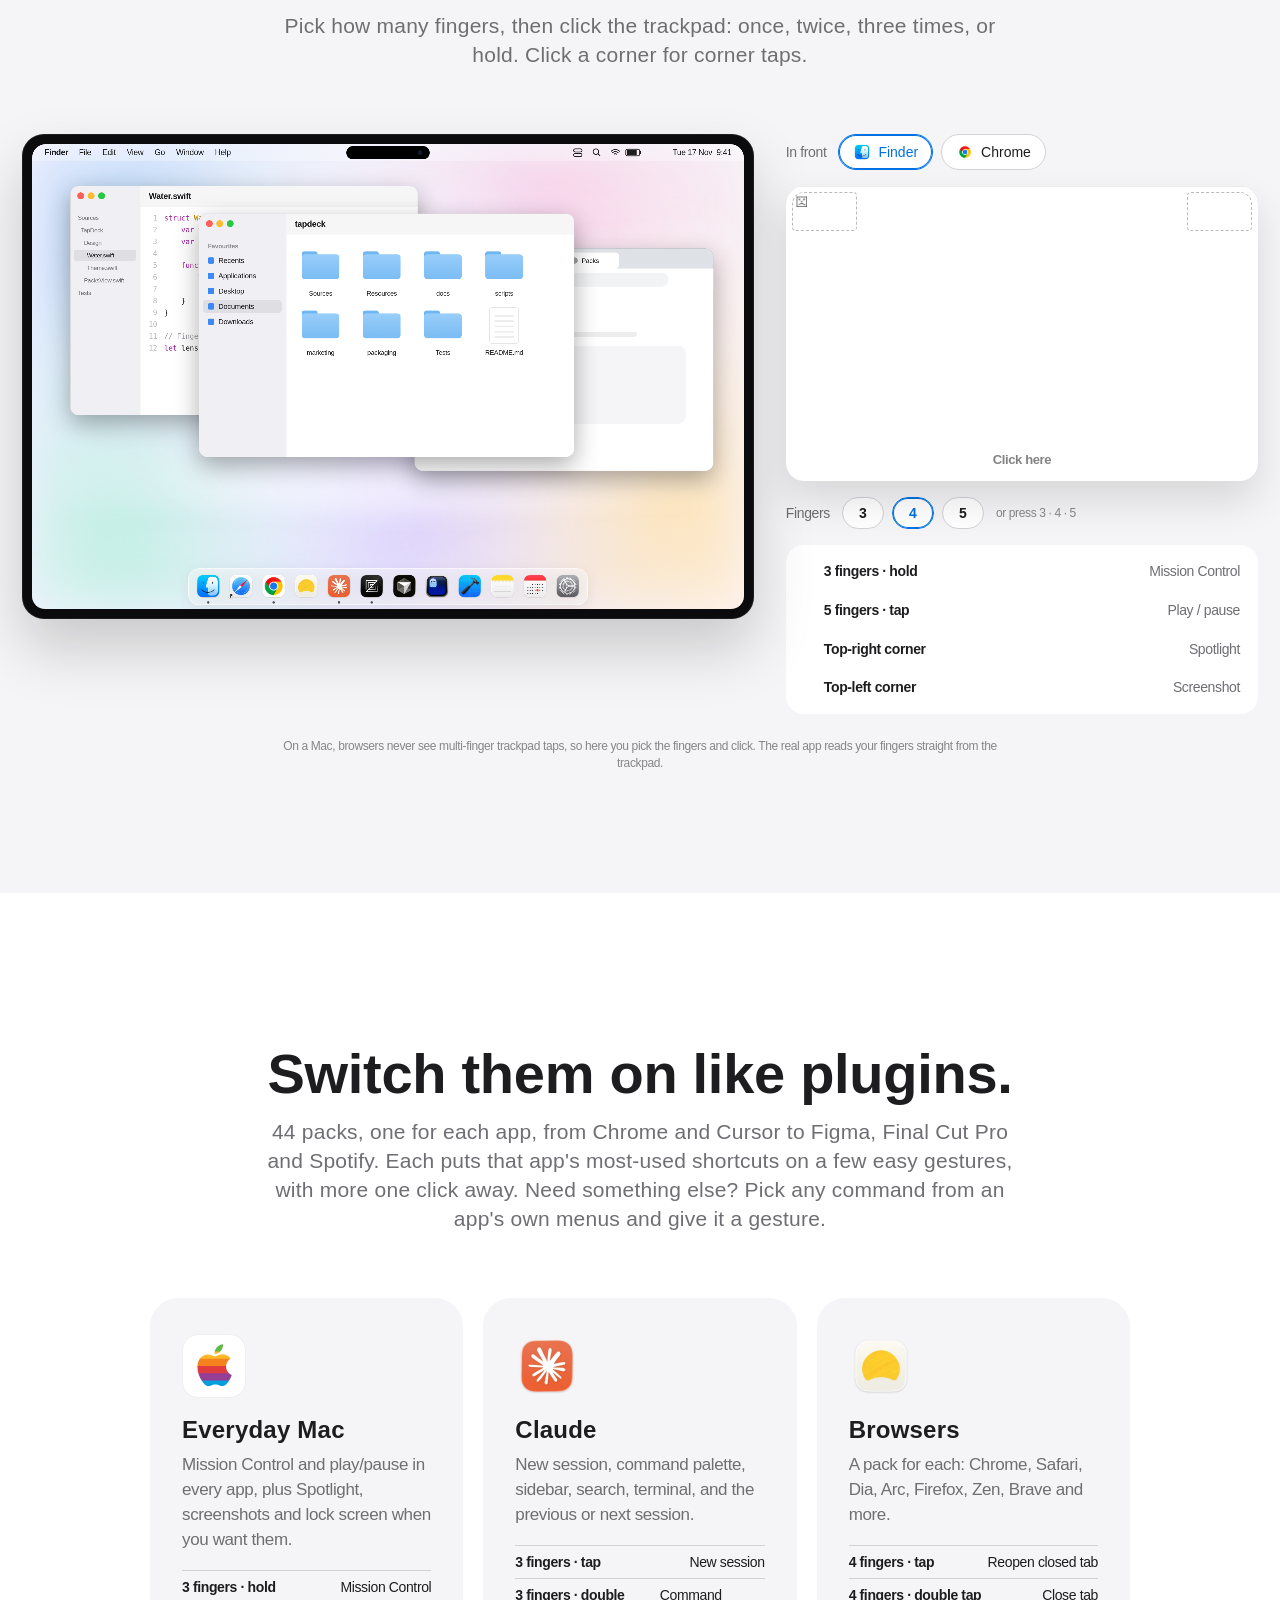
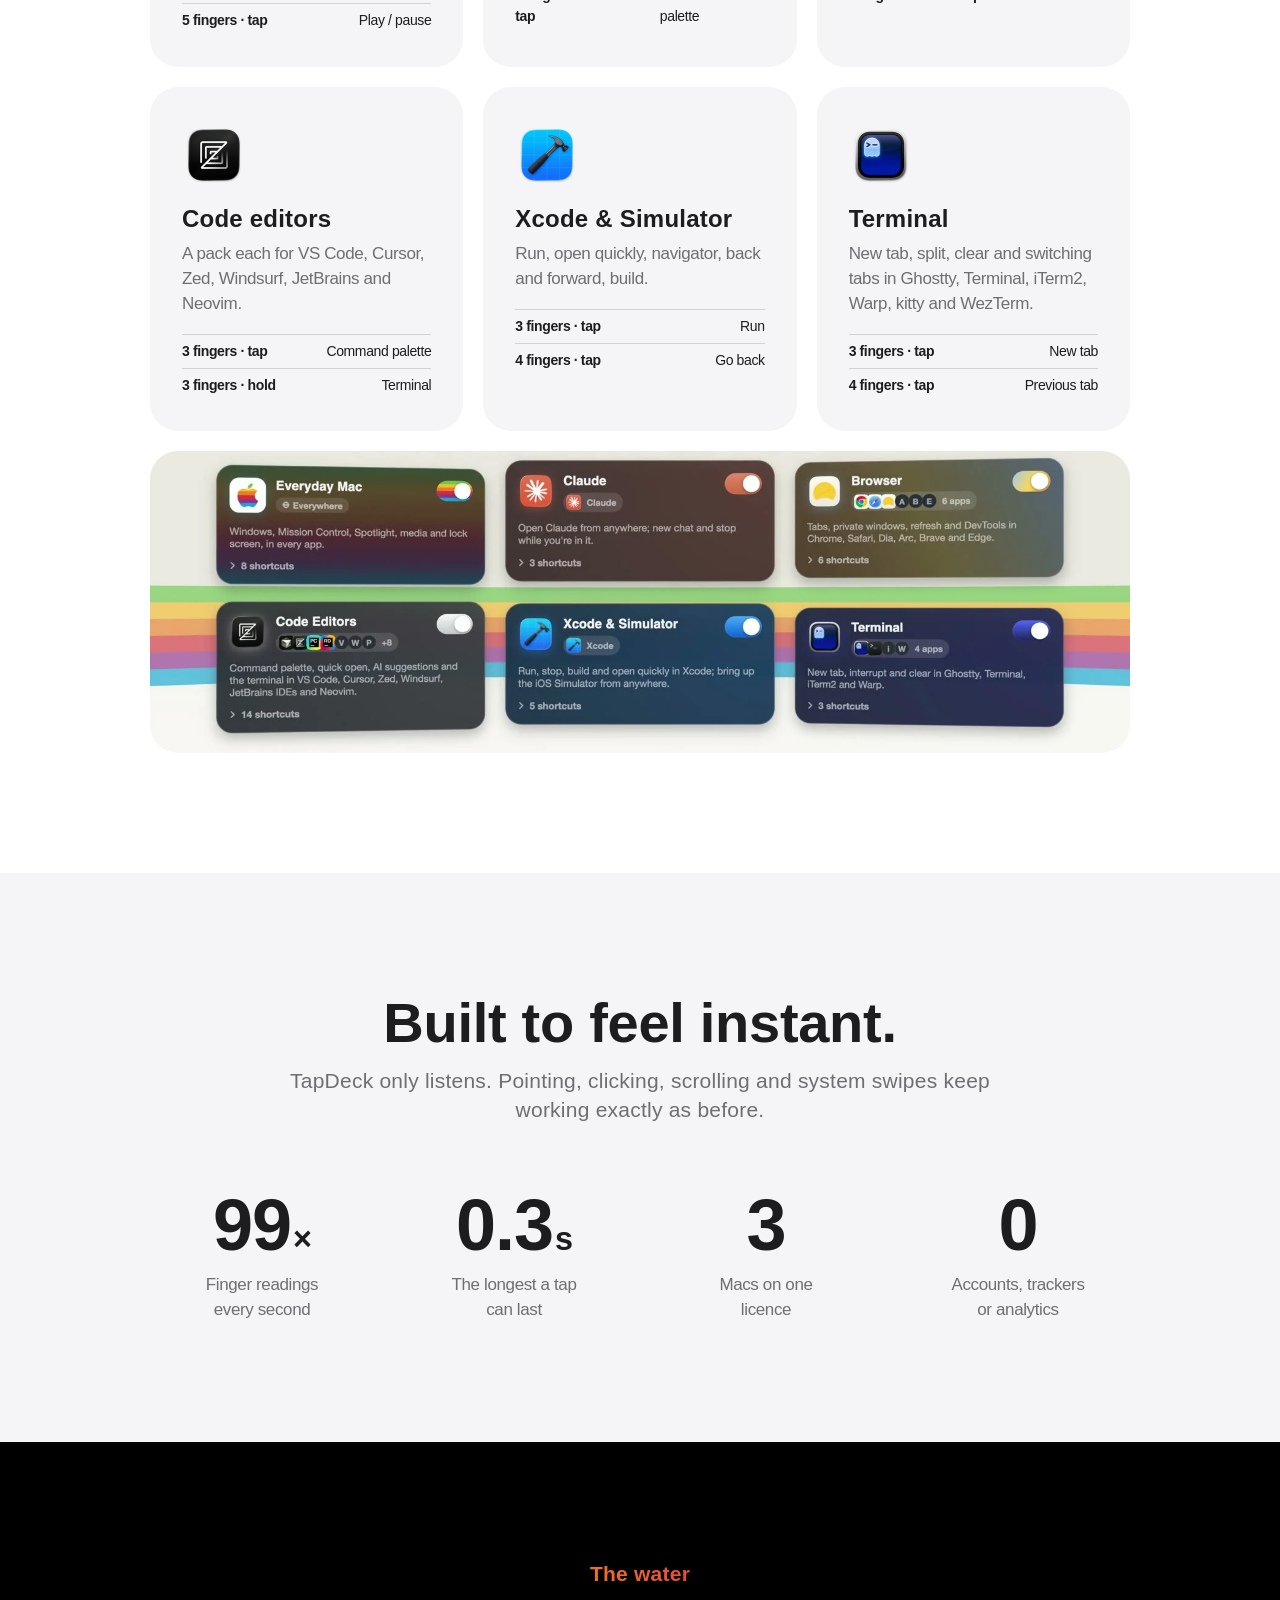
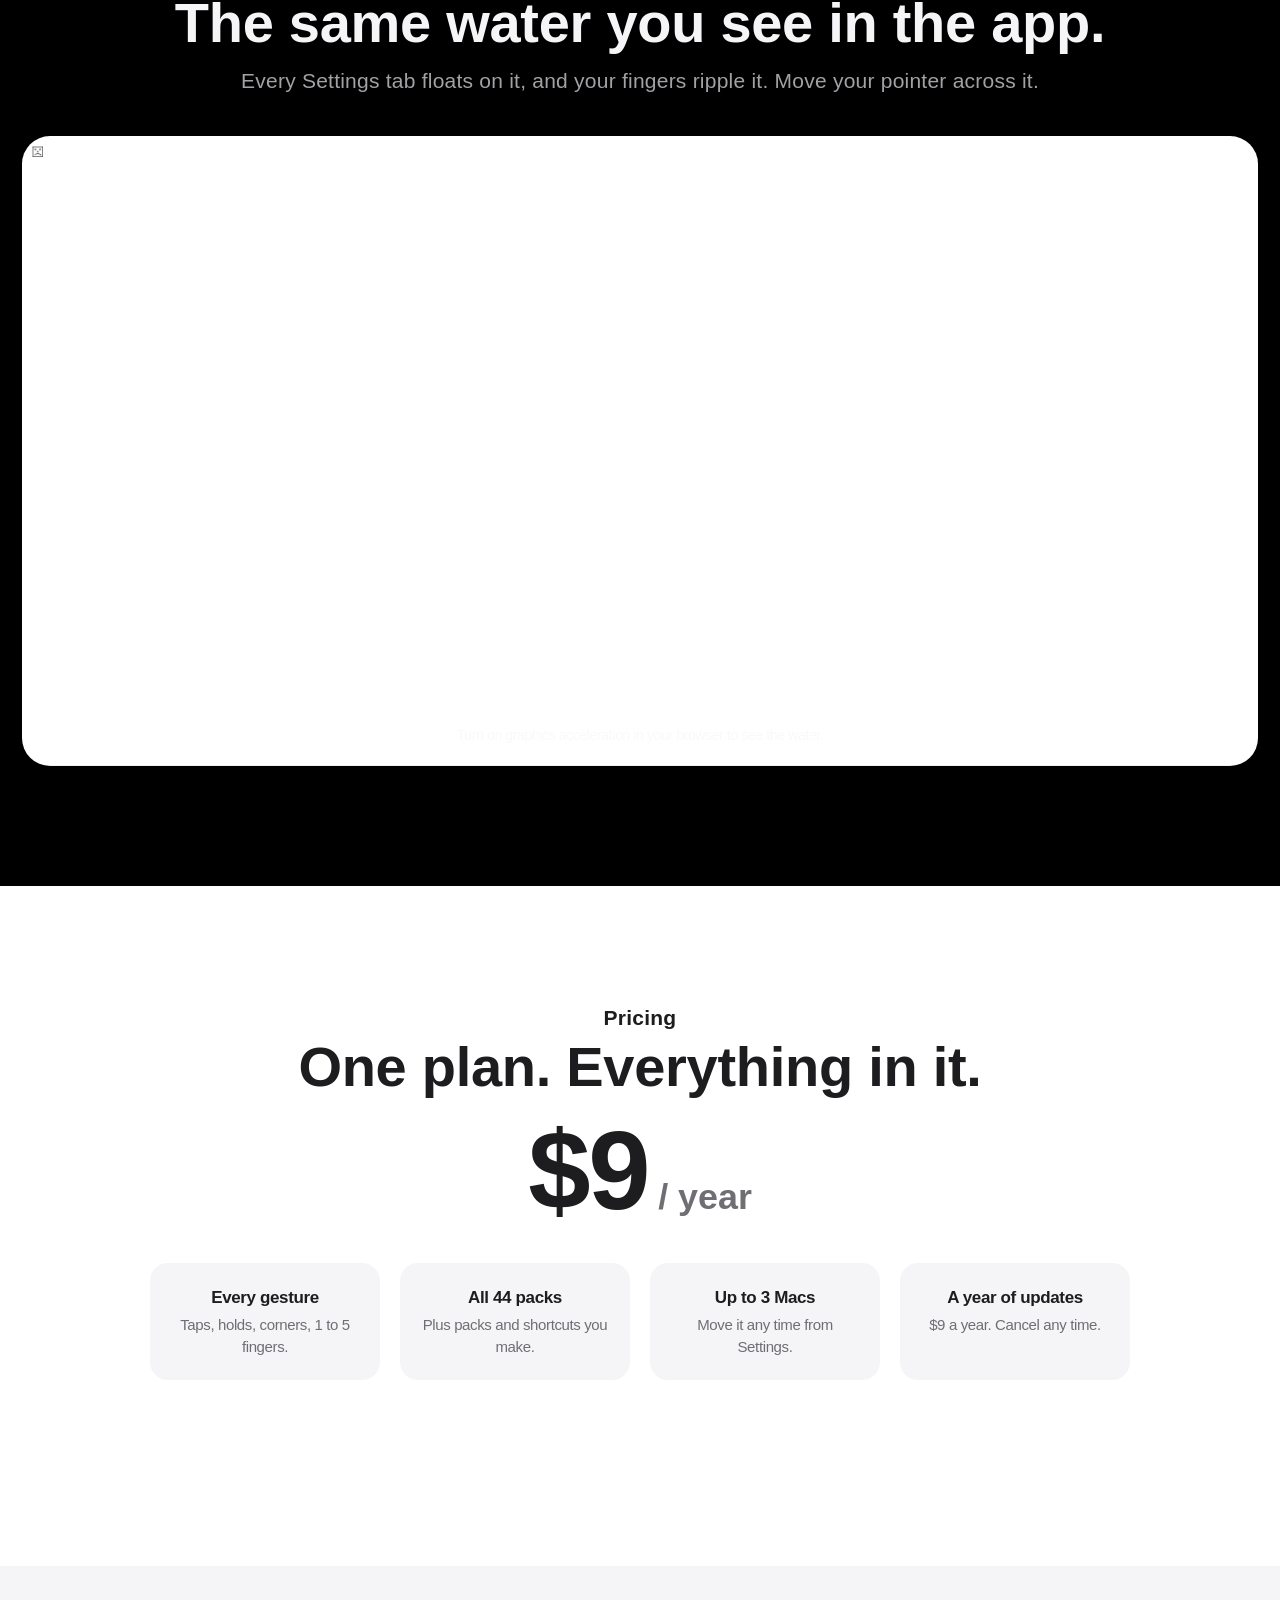
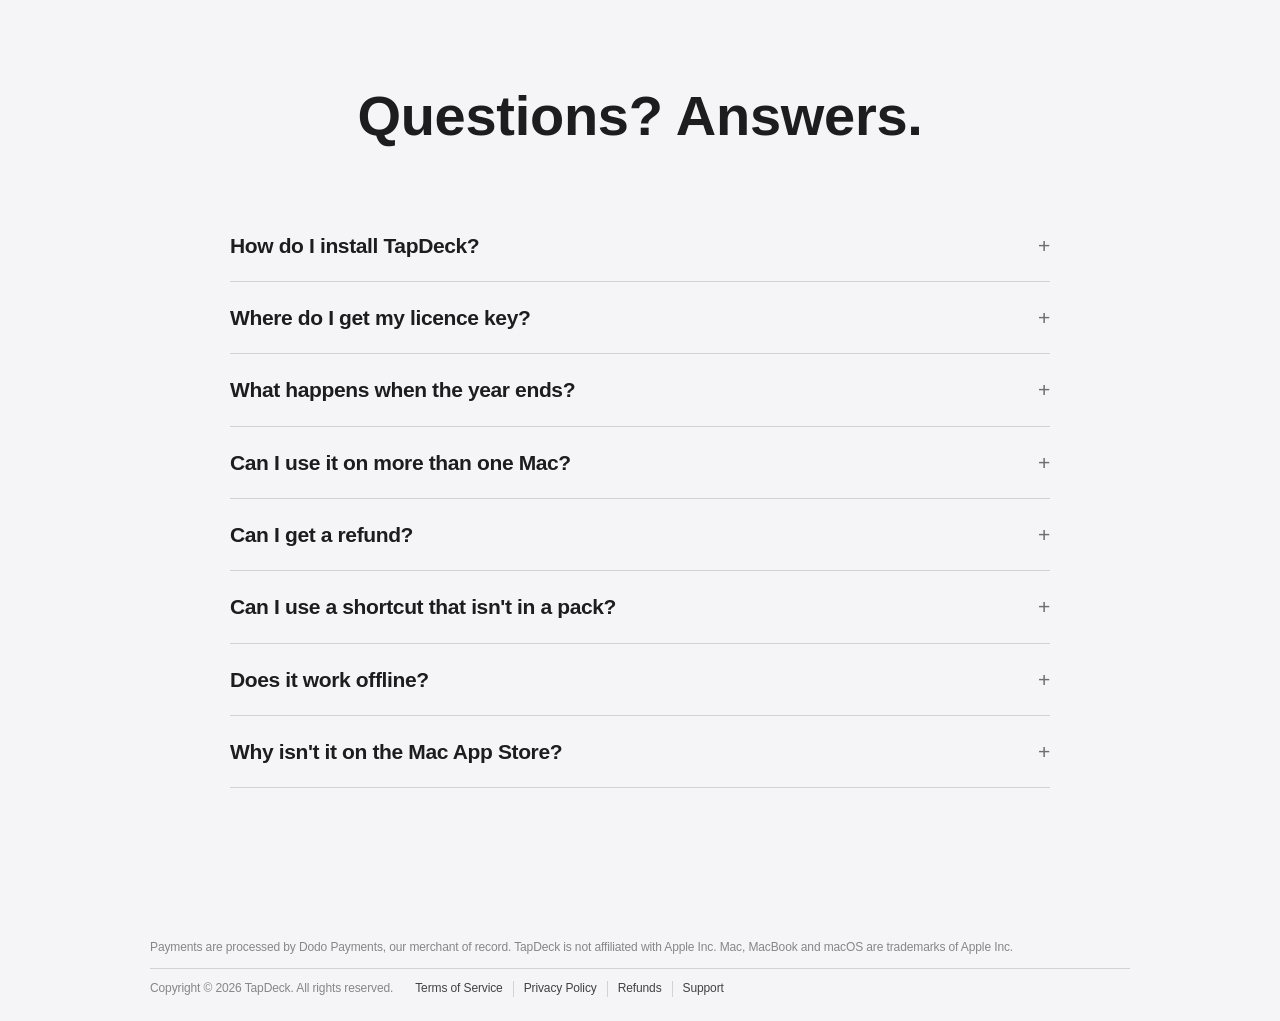
==== commit 8563252d: "Site: pack examples match 1.0.8" ====
--- a/index.html
+++ b/index.html
@@ -88,11 +88,11 @@
         </div>
         <div class="tiles">
           <div class="tile reveal"><img class="app" src="assets/icons/everyday-mac.png" alt="" width="64" height="64" loading="lazy" decoding="async"><h3>Everyday Mac</h3><p>Mission Control and play/pause in every app, plus Spotlight, screenshots and lock screen when you want them.</p><div class="gesture"><span><b>3 fingers · hold</b>Mission Control</span><span><b>5 fingers · tap</b>Play / pause</span></div></div>
-          <div class="tile reveal" style="--i:1"><img class="app" src="assets/icons/claude.webp" alt="" width="64" height="64" loading="lazy" decoding="async"><h3>Claude</h3><p>New session, command palette, terminal, and the previous or next session.</p><div class="gesture"><span><b>3 fingers · tap</b>New session</span><span><b>3 fingers · double tap</b>Command palette</span></div></div>
+          <div class="tile reveal" style="--i:1"><img class="app" src="assets/icons/claude.webp" alt="" width="64" height="64" loading="lazy" decoding="async"><h3>Claude</h3><p>New session, command palette, sidebar, search, terminal, and the previous or next session.</p><div class="gesture"><span><b>3 fingers · tap</b>New session</span><span><b>3 fingers · double tap</b>Command palette</span></div></div>
           <div class="tile reveal" style="--i:2"><img class="app" src="assets/icons/dia.webp" alt="" width="64" height="64" loading="lazy" decoding="async"><h3>Browsers</h3><p>A pack for each: Chrome, Safari, Dia, Arc, Firefox, Zen, Brave and more.</p><div class="gesture"><span><b>4 fingers · tap</b>Reopen closed tab</span><span><b>4 fingers · double tap</b>Close tab</span></div></div>
           <div class="tile reveal"><img class="app" src="assets/icons/zed.webp" alt="" width="64" height="64" loading="lazy" decoding="async"><h3>Code editors</h3><p>A pack each for VS Code, Cursor, Zed, Windsurf, JetBrains and Neovim.</p><div class="gesture"><span><b>3 fingers · tap</b>Command palette</span><span><b>3 fingers · hold</b>Terminal</span></div></div>
-          <div class="tile reveal" style="--i:1"><img class="app" src="assets/icons/xcode.webp" alt="" width="64" height="64" loading="lazy" decoding="async"><h3>Xcode &amp; Simulator</h3><p>Run, open quickly, navigator, stop and build.</p><div class="gesture"><span><b>3 fingers · tap</b>Run</span><span><b>4 fingers · tap</b>Stop</span></div></div>
-          <div class="tile reveal" style="--i:2"><img class="app" src="assets/icons/ghostty.webp" alt="" width="64" height="64" loading="lazy" decoding="async"><h3>Terminal</h3><p>New tab, split, clear and interrupt in Ghostty, Terminal, iTerm2 and Warp.</p><div class="gesture"><span><b>3 fingers · tap</b>New tab</span><span><b>4 fingers · tap</b>Interrupt</span></div></div>
+          <div class="tile reveal" style="--i:1"><img class="app" src="assets/icons/xcode.webp" alt="" width="64" height="64" loading="lazy" decoding="async"><h3>Xcode &amp; Simulator</h3><p>Run, open quickly, navigator, back and forward, build.</p><div class="gesture"><span><b>3 fingers · tap</b>Run</span><span><b>4 fingers · tap</b>Go back</span></div></div>
+          <div class="tile reveal" style="--i:2"><img class="app" src="assets/icons/ghostty.webp" alt="" width="64" height="64" loading="lazy" decoding="async"><h3>Terminal</h3><p>New tab, split, clear and switching tabs in Ghostty, Terminal, iTerm2, Warp, kitty and WezTerm.</p><div class="gesture"><span><b>3 fingers · tap</b>New tab</span><span><b>4 fingers · tap</b>Previous tab</span></div></div>
           <div class="tile showcase reveal"><img src="assets/packs.webp" alt="TapDeck's shortcut packs in Settings, switched on" width="1600" height="492" loading="lazy" decoding="async"></div>
         </div>
       </div>
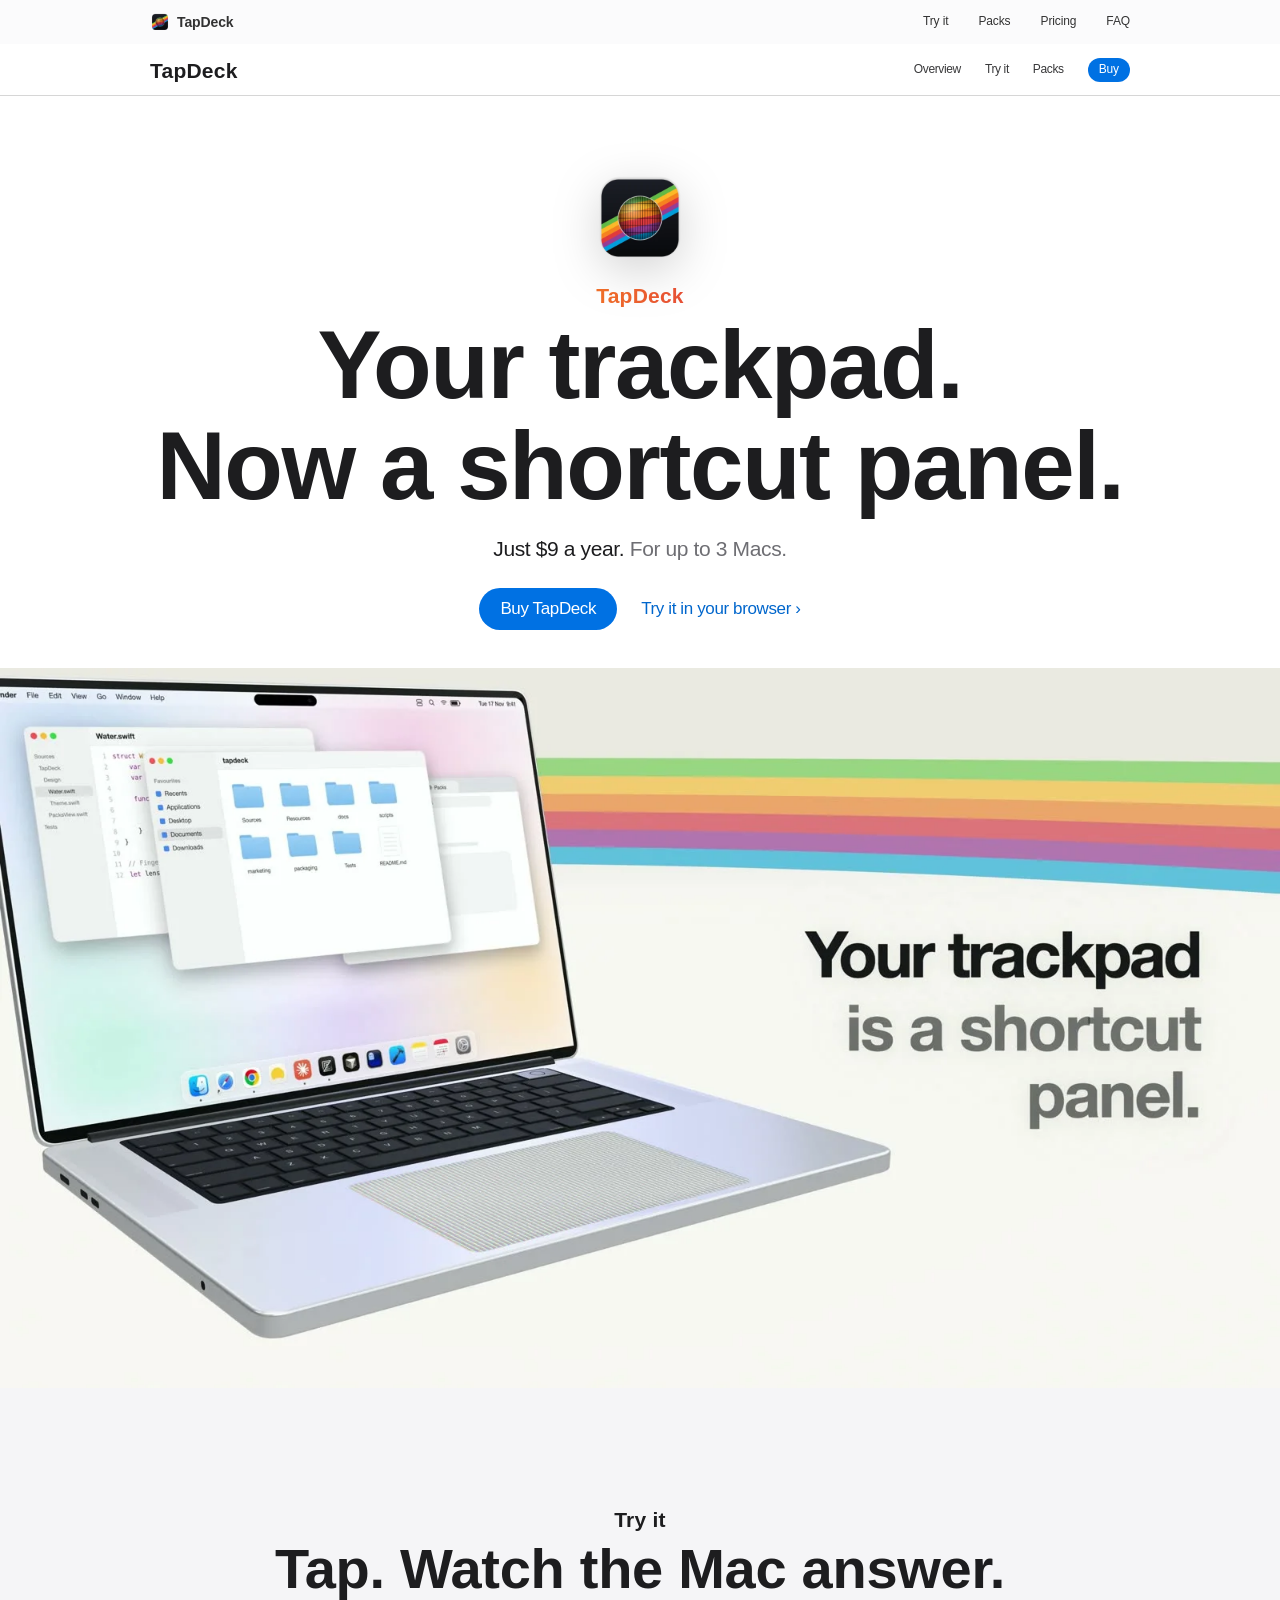
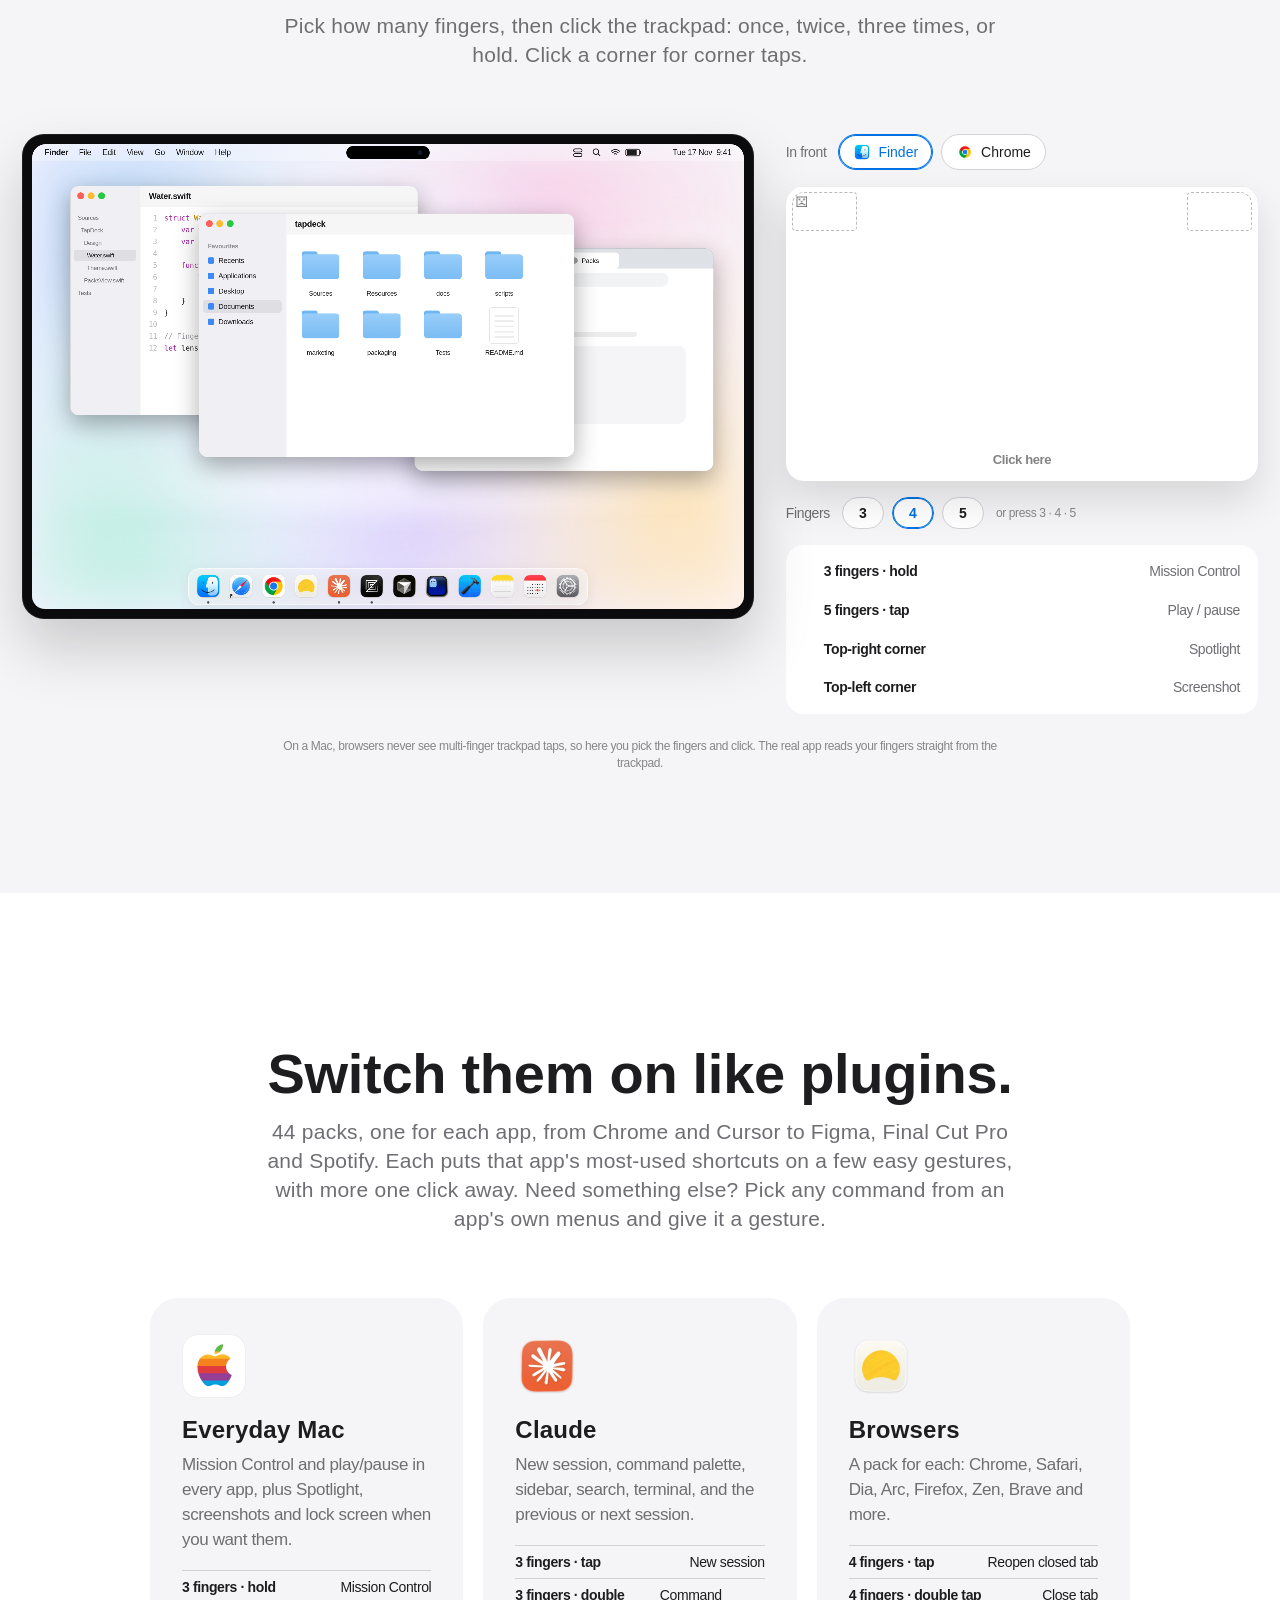
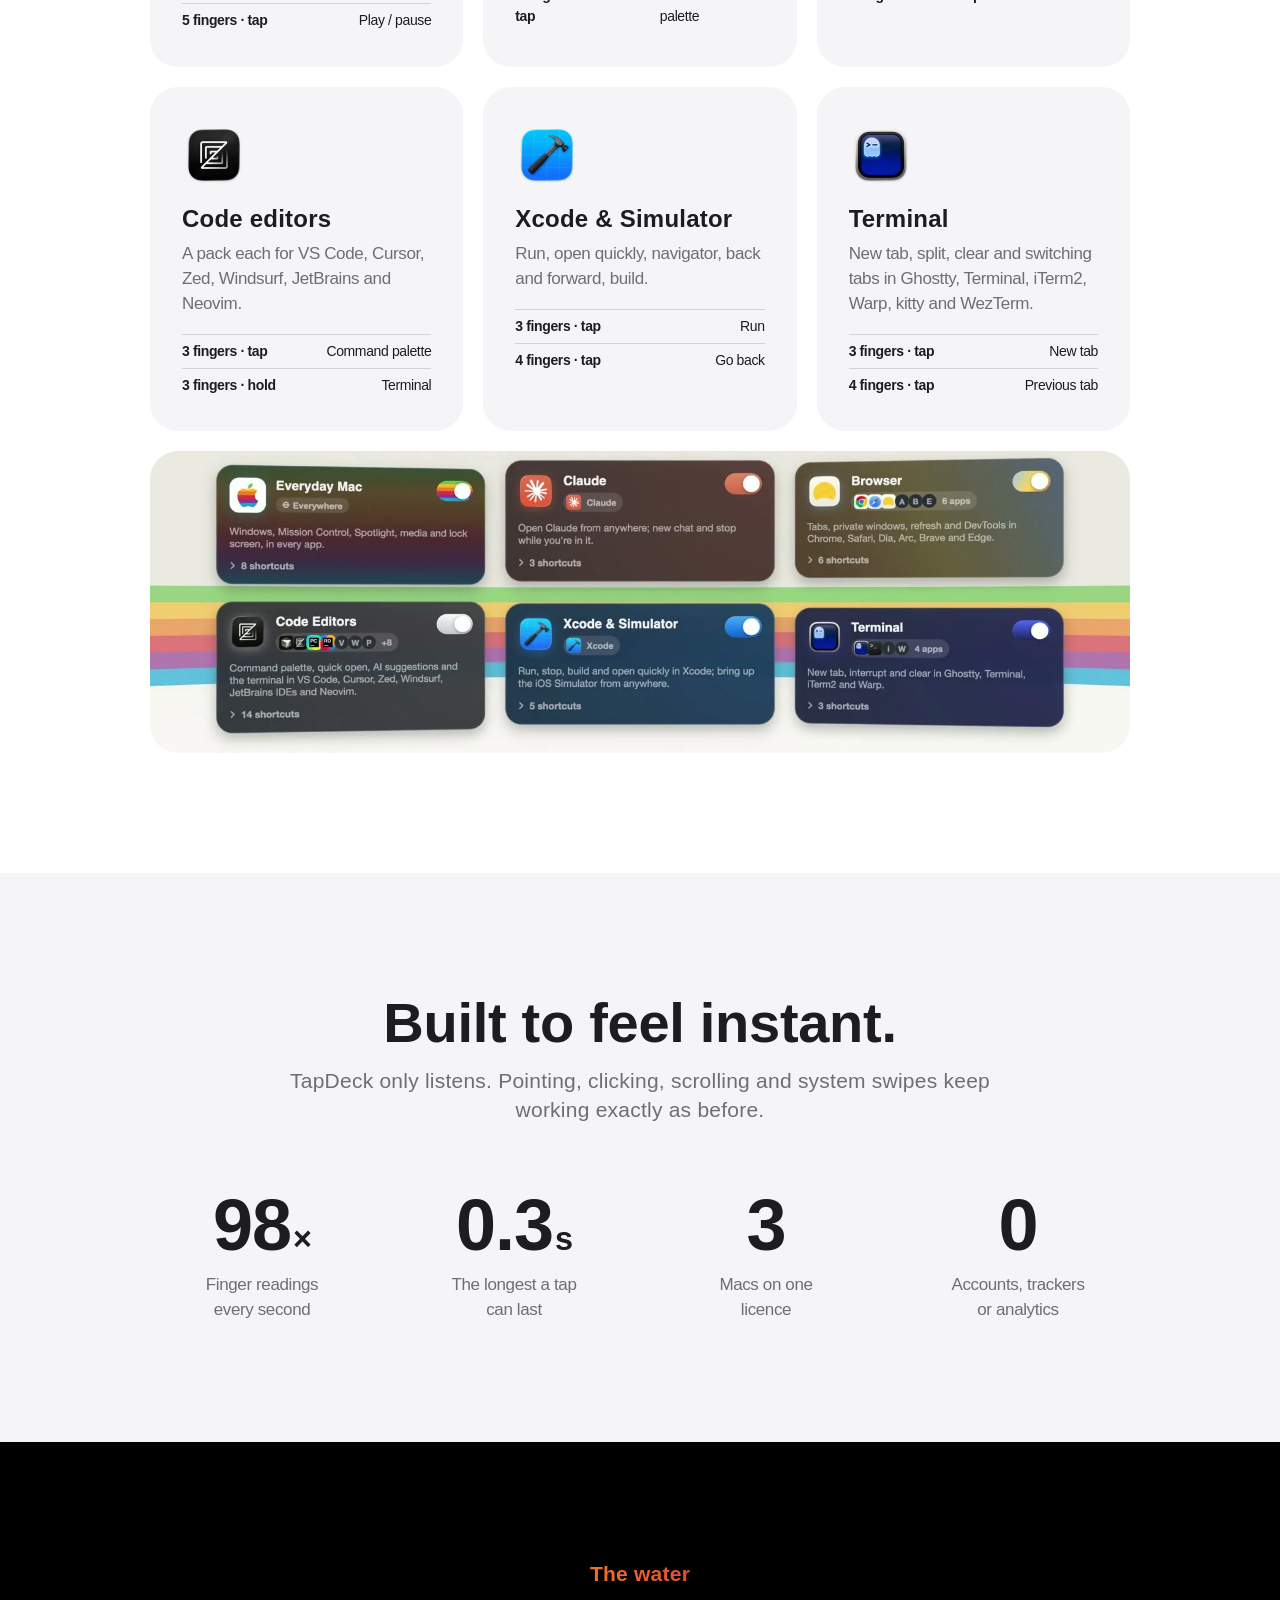
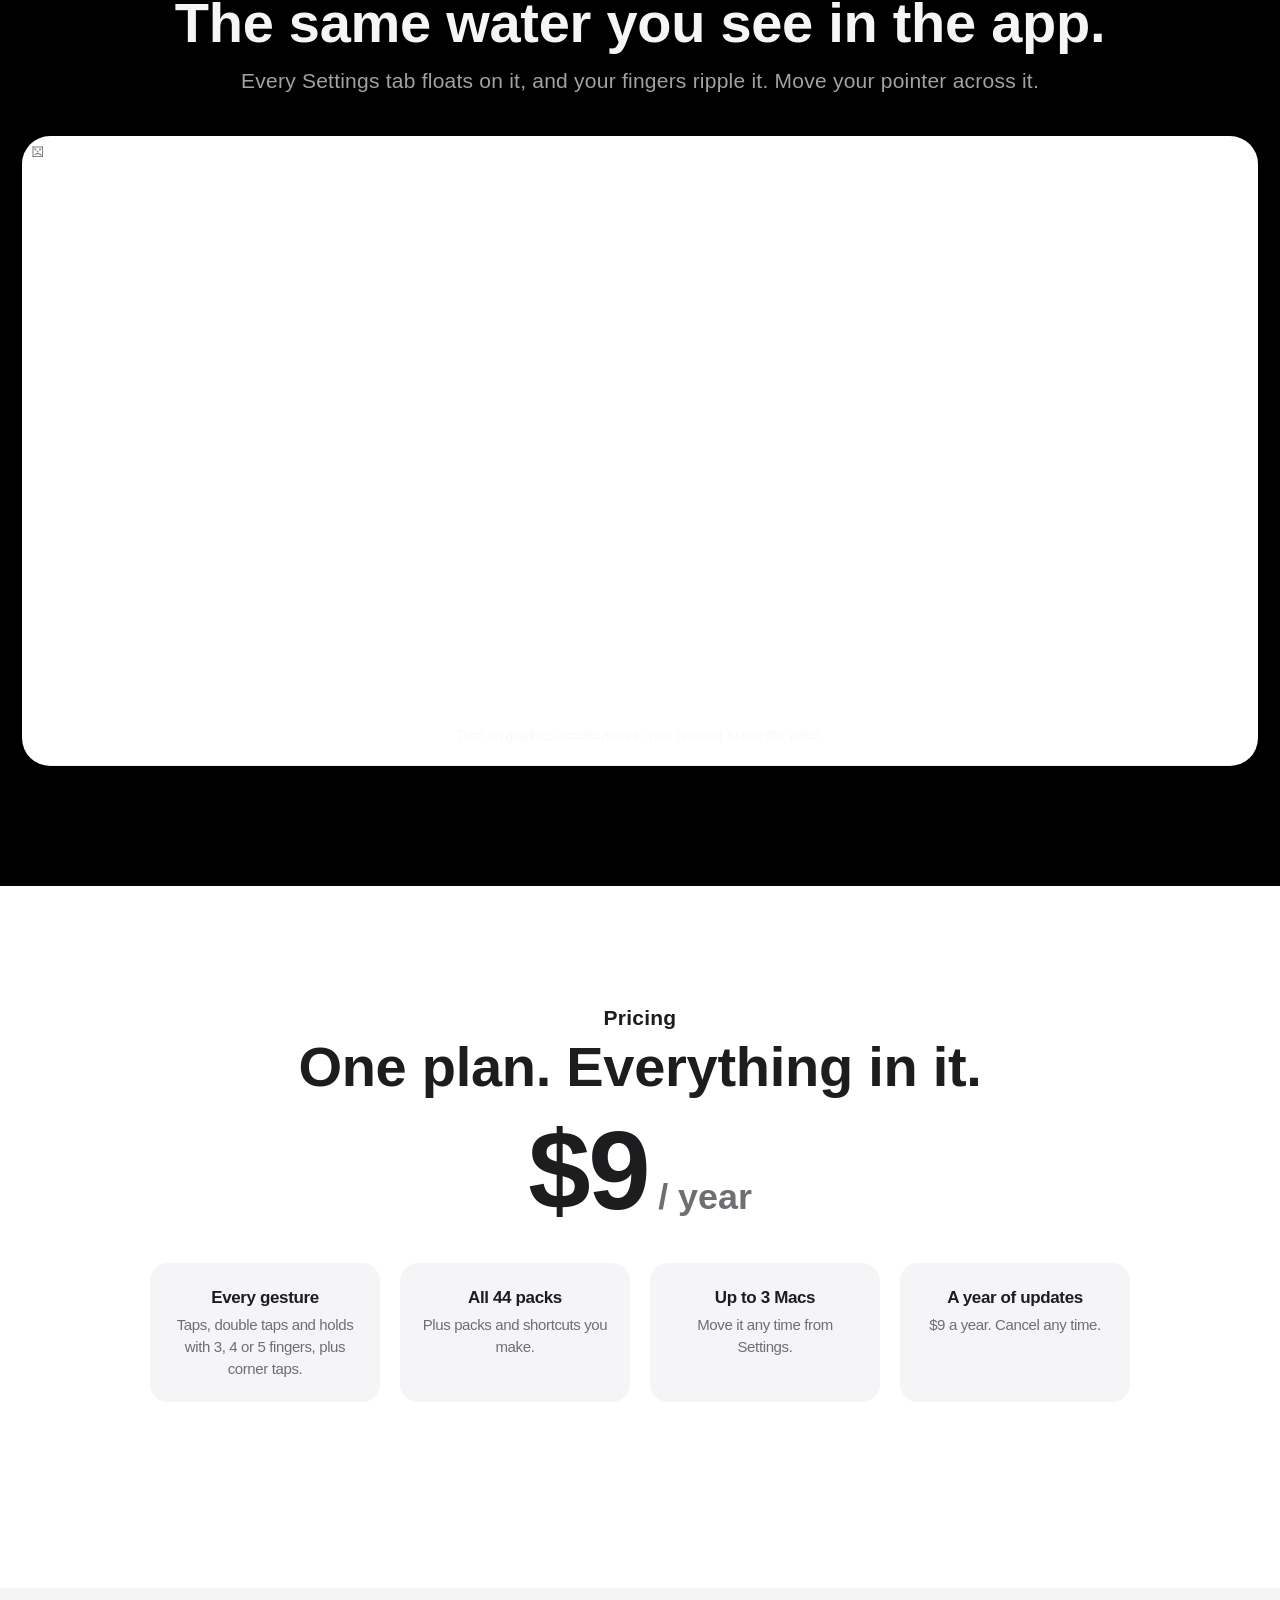
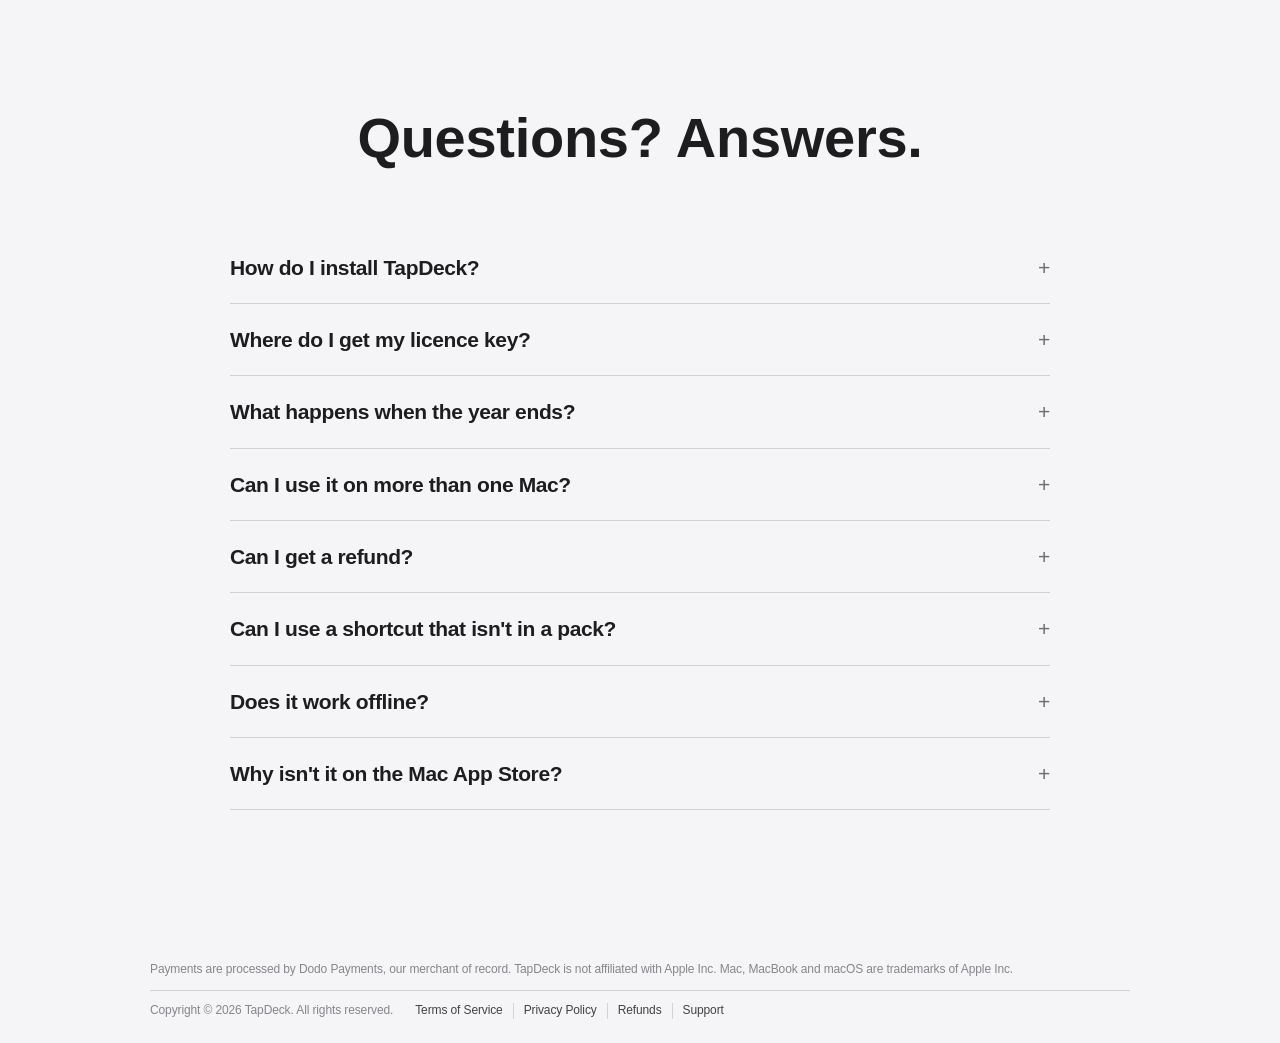
==== commit ff4d8fcf: "Site: matches 1.0.10 (cheat sheet tip, finger counts, keyboard privacy)" ====
--- a/index.html
+++ b/index.html
@@ -129,7 +129,7 @@
         <h2 class="headline reveal" style="--i:1">One plan. Everything in it.</h2>
         <div class="amount reveal" style="--i:2">$9<span> / year</span></div>
         <ul class="included">
-          <li class="reveal"><b>Every gesture</b>Taps, holds, corners, 1 to 5 fingers.</li>
+          <li class="reveal"><b>Every gesture</b>Taps, double taps and holds with 3, 4 or 5 fingers, plus corner taps.</li>
           <li class="reveal" style="--i:1"><b>All 44 packs</b>Plus packs and shortcuts you make.</li>
           <li class="reveal" style="--i:2"><b>Up to 3 Macs</b>Move it any time from Settings.</li>
           <li class="reveal" style="--i:3"><b>A year of updates</b>$9 a year. Cancel any time.</li>
@@ -142,12 +142,12 @@
       <div class="wrap">
         <div class="section-head"><h2 class="headline reveal">Questions? Answers.</h2></div>
         <div class="faq reveal" style="--i:1">
-          <details><summary>How do I install TapDeck?</summary><p>After checkout, the thank-you page has a Download button for the latest version, also at <a href="download/TapDeck.dmg" download>this link</a>. Open the DMG and drag TapDeck to Applications. TapDeck isn't notarized by Apple yet, so on first open go to System Settings › Privacy &amp; Security and click Open Anyway. After that it updates itself.</p></details>
+          <details><summary>How do I install TapDeck?</summary><p>After checkout, the thank-you page has a Download button for the latest version, also at <a href="https://tapdeck.tech/download/TapDeck.dmg" download>this link</a>. Open the DMG and drag TapDeck to Applications. TapDeck isn't notarized by Apple yet, so on first open go to System Settings › Privacy &amp; Security and click Open Anyway. After that it updates itself.</p></details>
           <details><summary>Where do I get my licence key?</summary><p>Right after checkout, on the thank-you page and in your receipt email. You can find it again any time in the Dodo Payments customer portal.</p></details>
           <details><summary>What happens when the year ends?</summary><p>Your subscription renews for another $9 unless you cancel. If it ends, TapDeck pauses its gestures until you renew.</p></details>
           <details><summary>Can I use it on more than one Mac?</summary><p>Yes, on up to 3 Macs at once. To move it to a new Mac, deactivate an old one in TapDeck's Settings › About.</p></details>
           <details><summary>Can I get a refund?</summary><p>Yearly charges aren't refundable, so try TapDeck in your browser above before you buy. Cancel any time to stop the next renewal. See the <a href="refund.html">refund policy</a>.</p></details>
-          <details><summary>Can I use a shortcut that isn't in a pack?</summary><p>Yes. Open the app, then in TapDeck's Settings › Packs choose "Add from its menus". You'll see every command in that app's menu bar; pick one and give it a gesture. You can also change any pack's gestures, or make a pack of your own.</p></details>
+          <details><summary>Can I use a shortcut that isn't in a pack?</summary><p>Yes. Open the app, then in TapDeck's Settings › Packs, open that app's pack and choose "Add from [app]'s menus…" (or right-click the pack). You'll see every command in that app's menu bar; pick one and give it a gesture. You can also change any pack's gestures, or make a pack of your own.</p></details>
           <details><summary>Does it work offline?</summary><p>Yes. TapDeck checks your licence once a day and keeps working for 7 days without a connection.</p></details>
           <details><summary>Why isn't it on the Mac App Store?</summary><p>TapDeck reads raw finger positions from the trackpad, which App Store apps can't do. It's the same approach as BetterTouchTool.</p></details>
         </div>
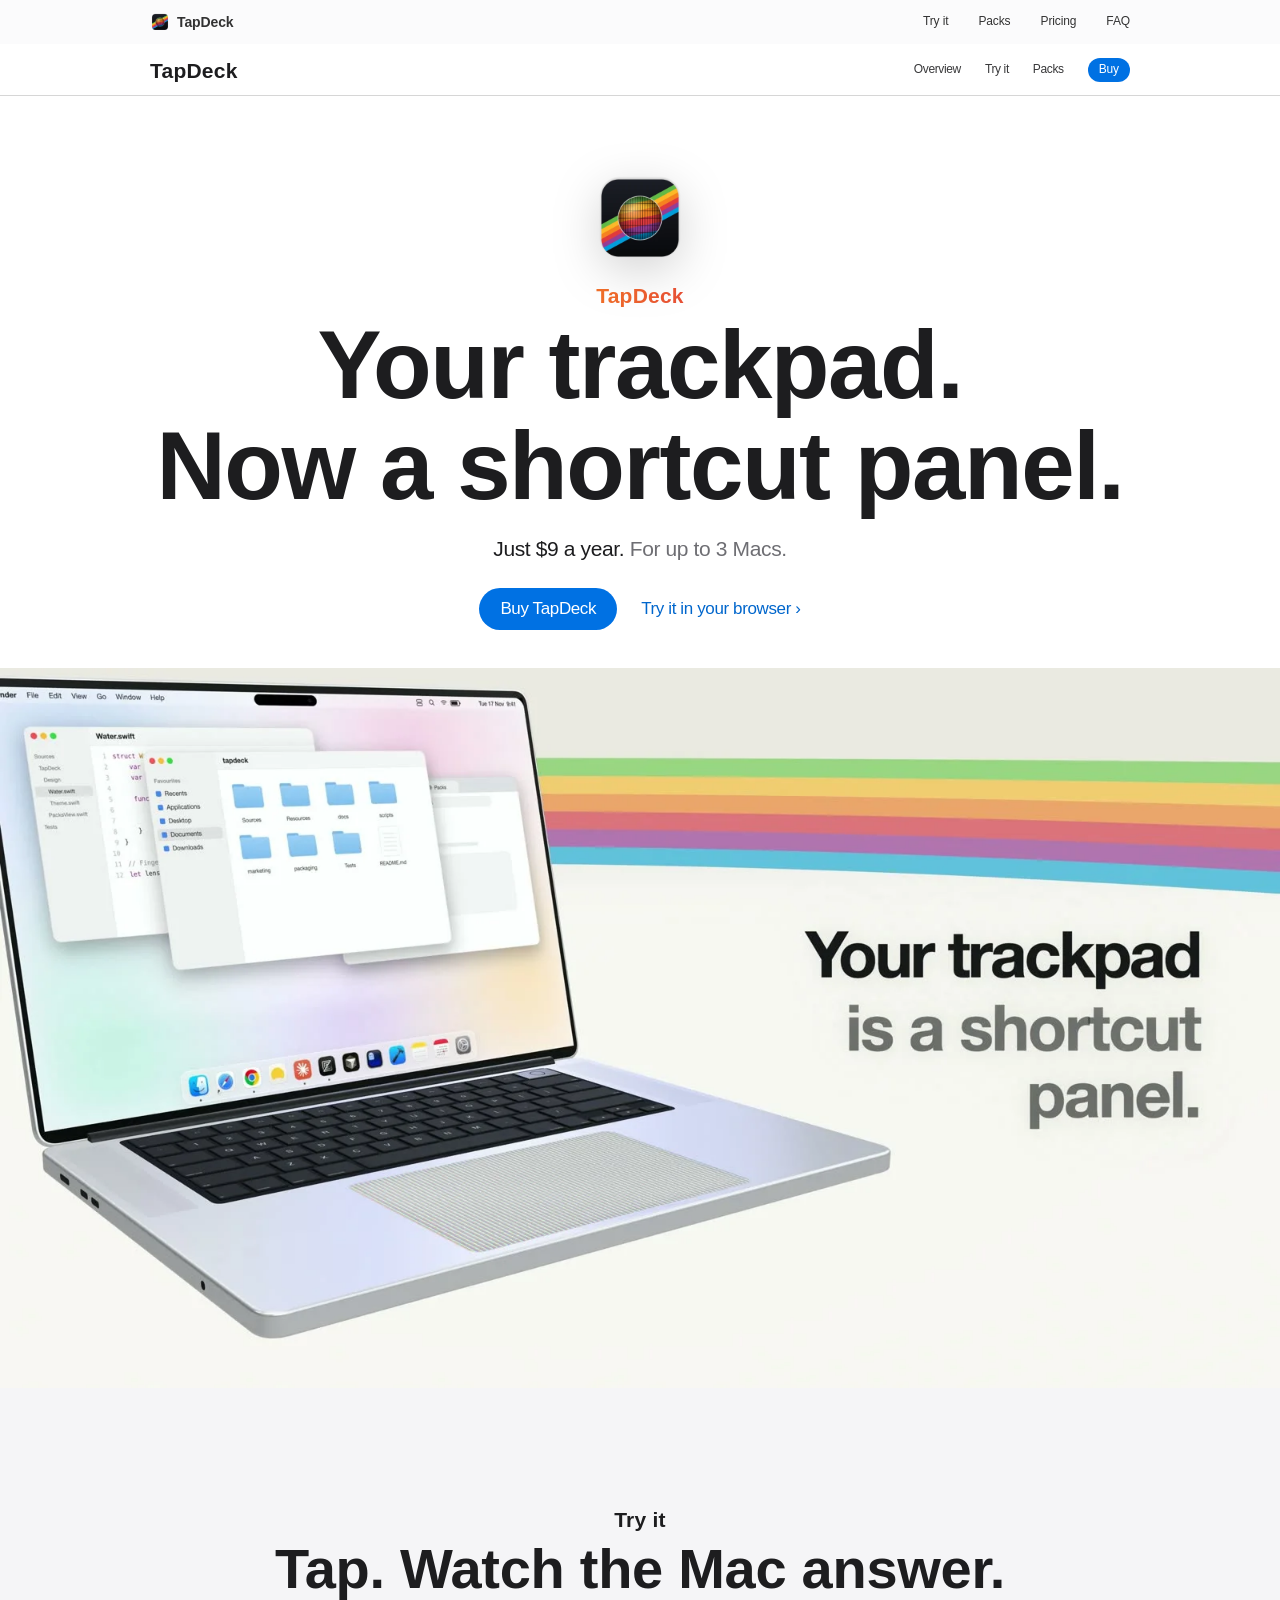
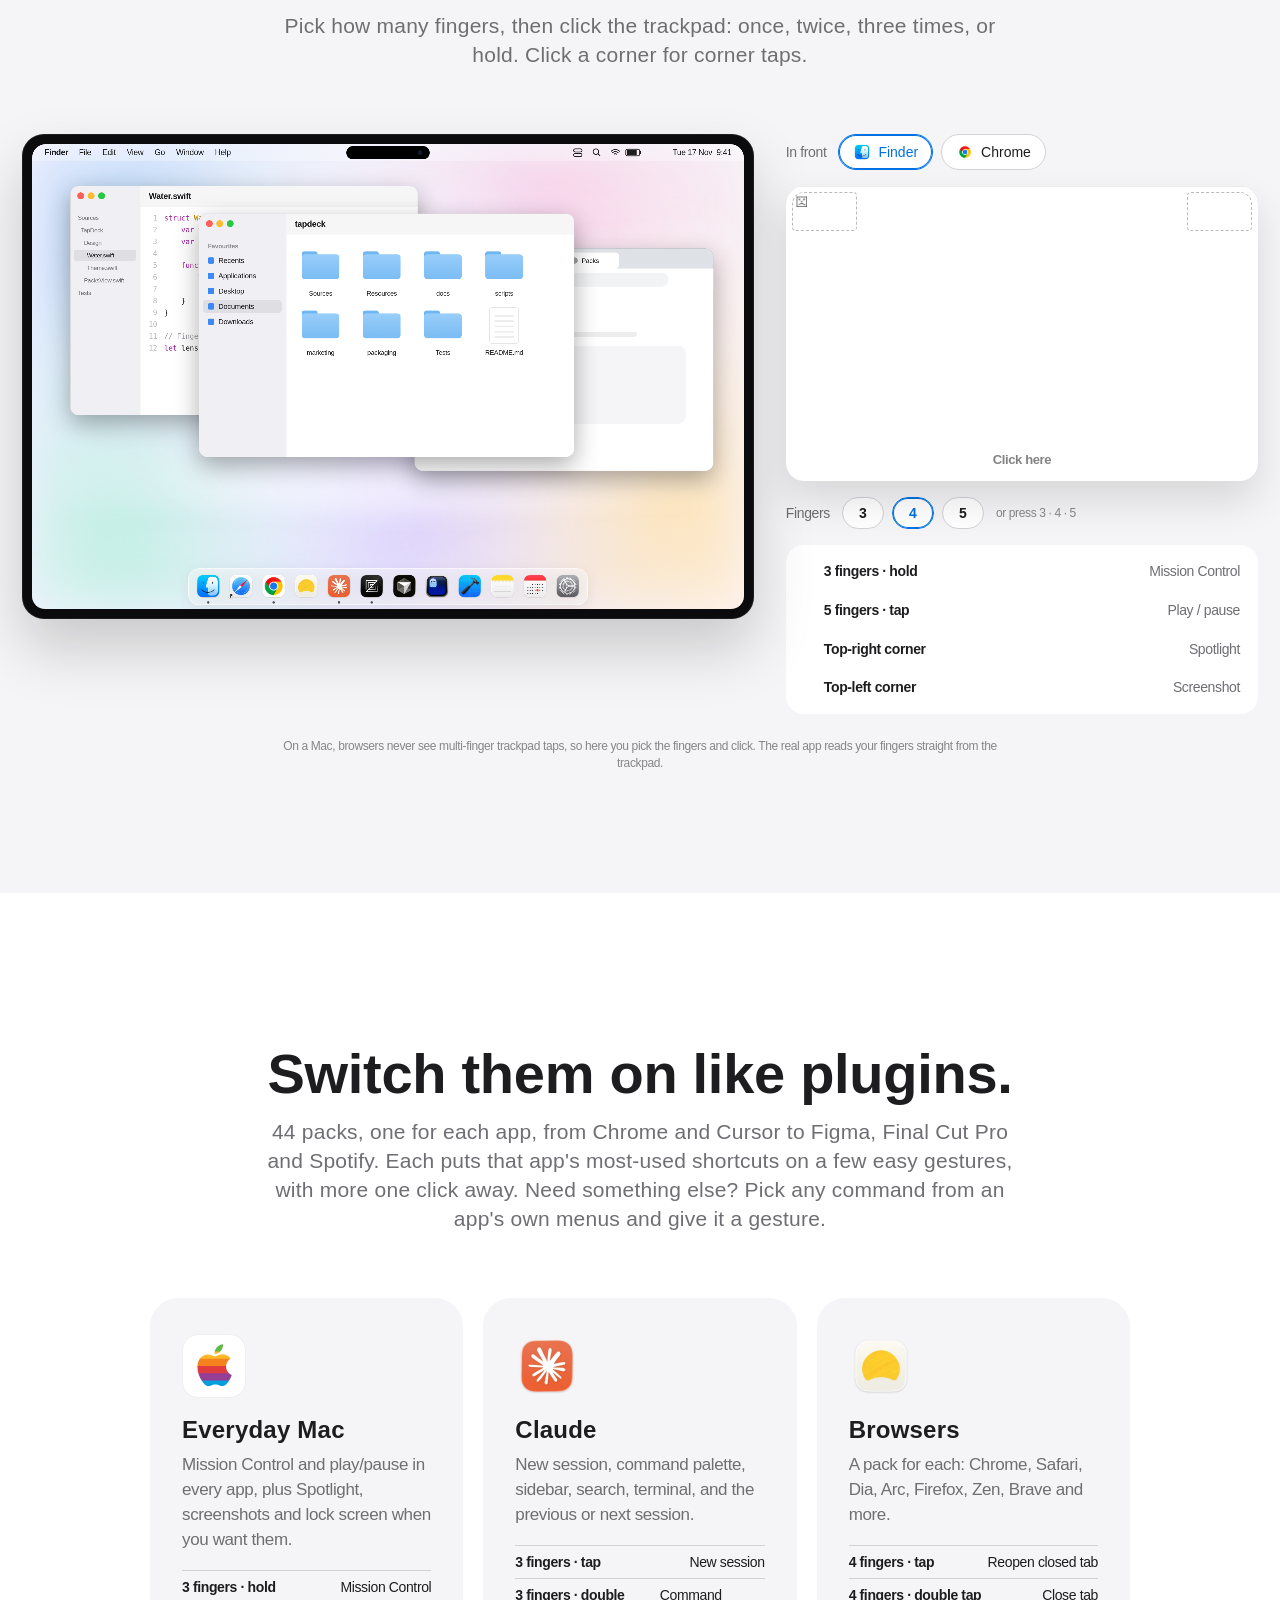
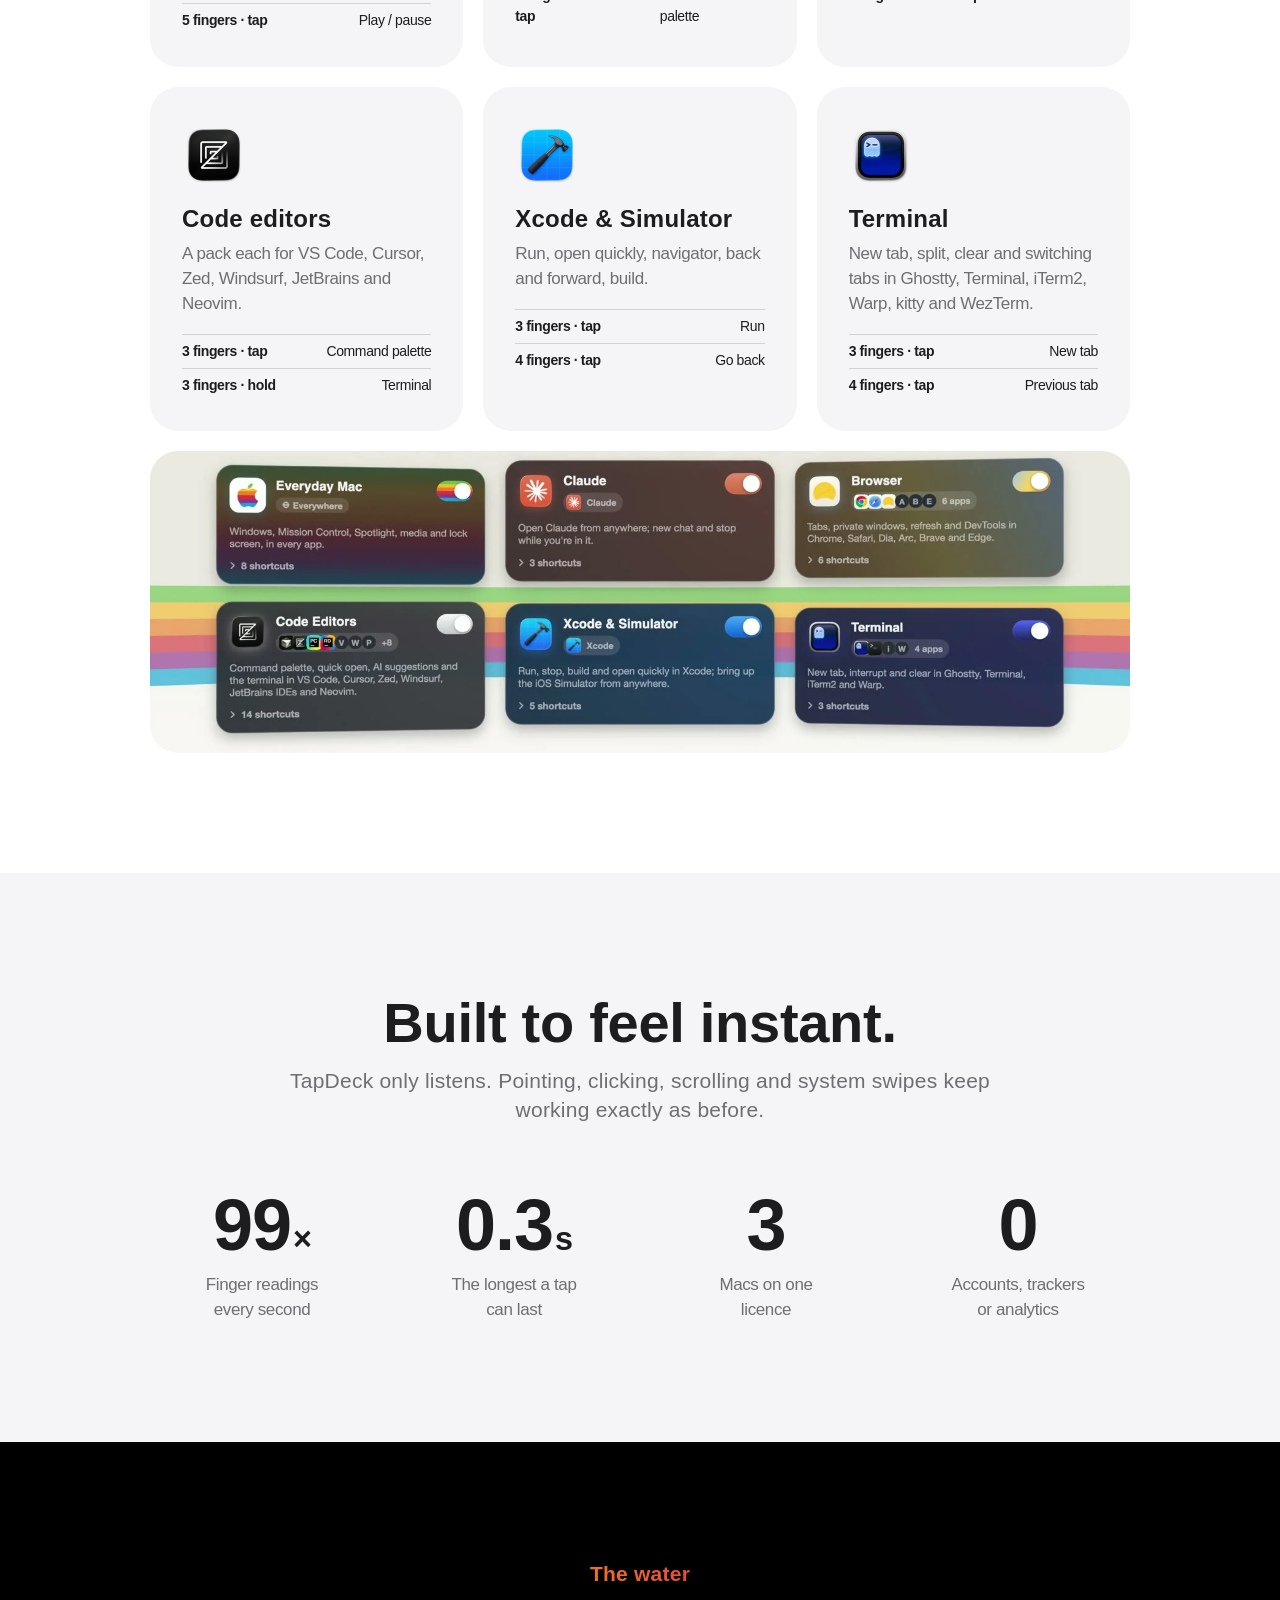
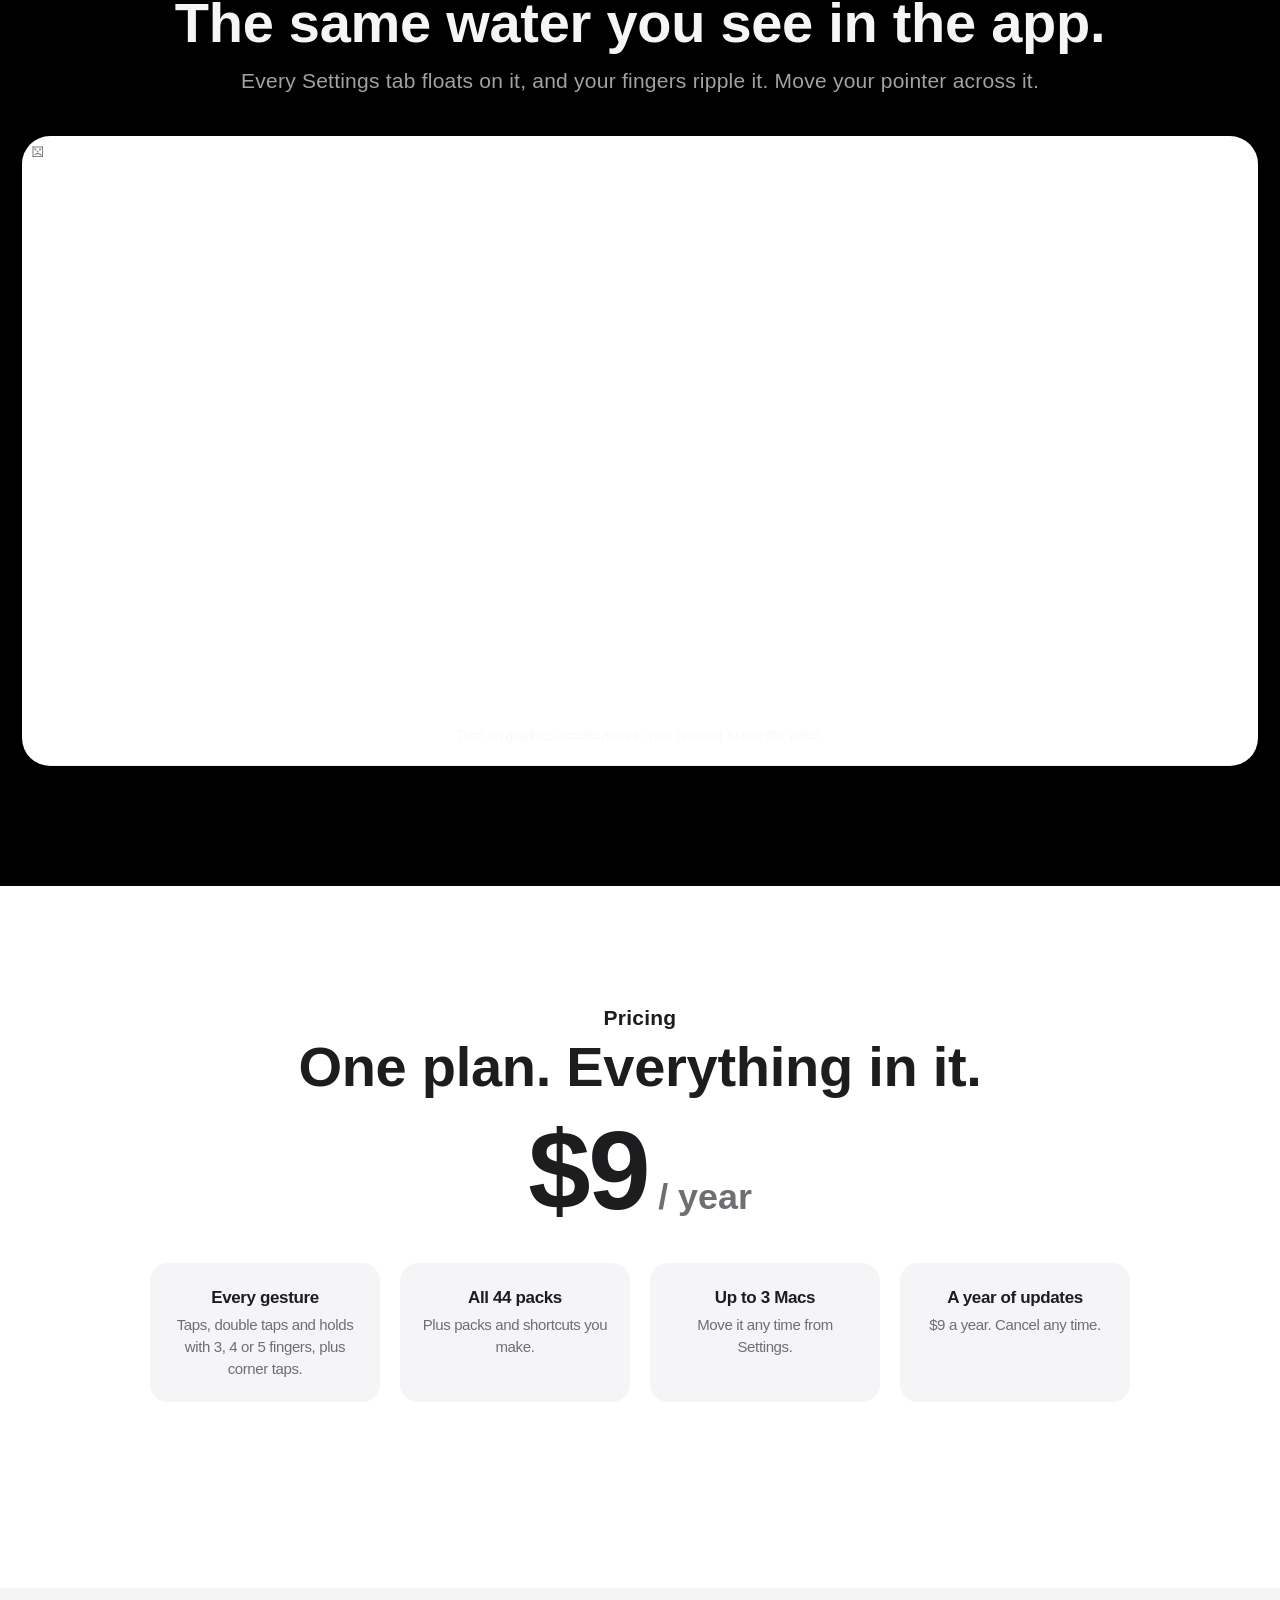
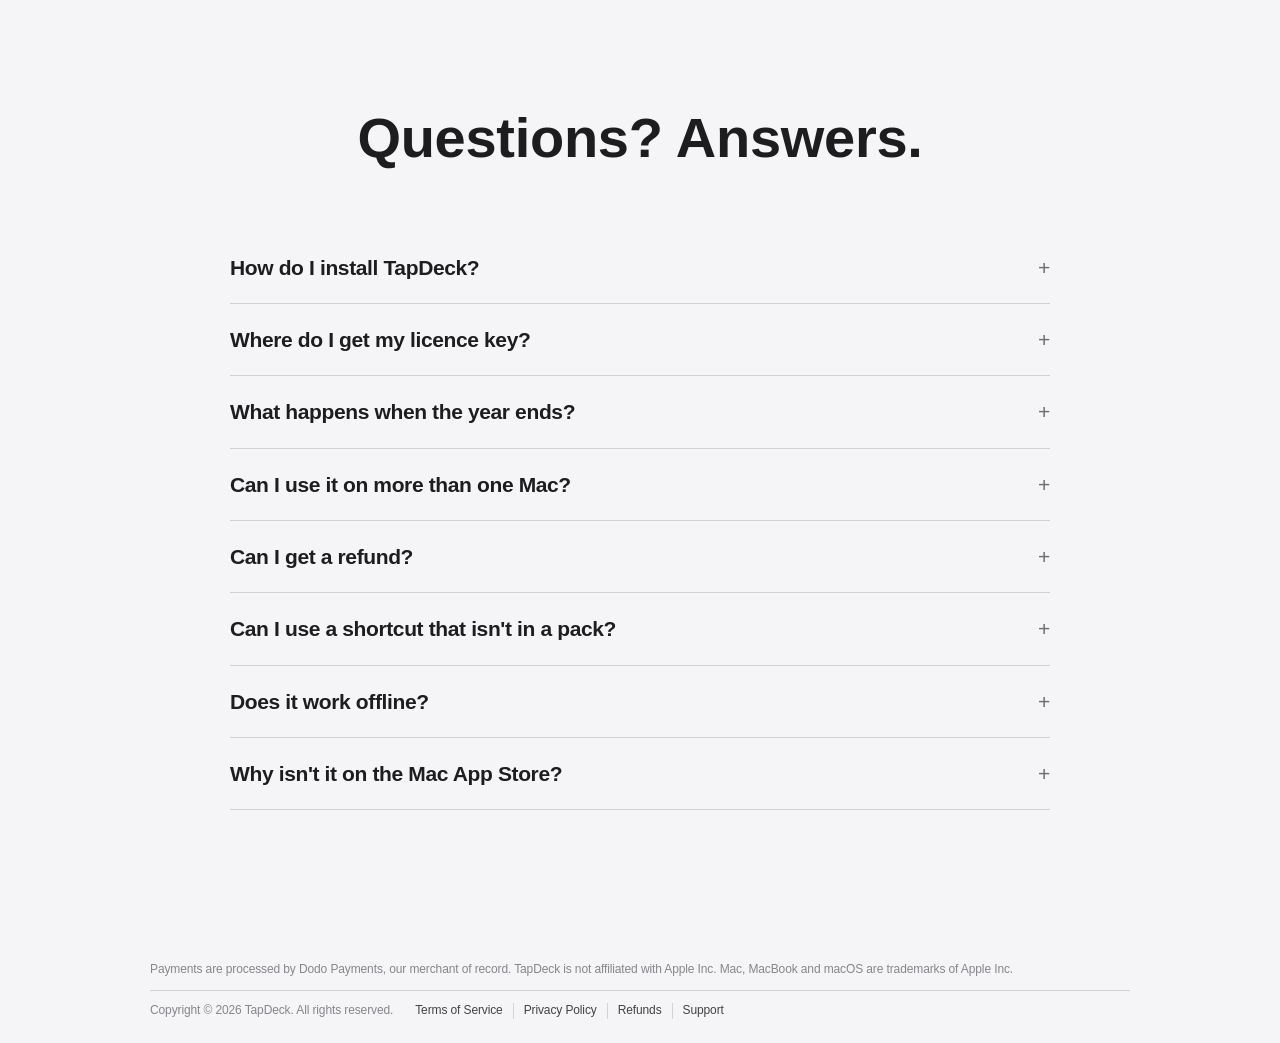
==== commit 80cb3d3f: "Site: Support links go to feedback@tapdeck.tech instead of GitHub issues" ====
--- a/index.html
+++ b/index.html
@@ -157,7 +157,7 @@
 
   <footer class="site"><div class="wrap">
     <p class="fine">Payments are processed by Dodo Payments, our merchant of record. TapDeck is not affiliated with Apple Inc. Mac, MacBook and macOS are trademarks of Apple Inc.</p>
-    <div class="row"><span>Copyright © 2026 TapDeck. All rights reserved.</span><nav><a href="terms.html">Terms of Service</a><a href="privacy.html">Privacy Policy</a><a href="refund.html">Refunds</a><a href="https://github.com/Saba-Burduli/tapdeck-releases/issues">Support</a></nav></div>
+    <div class="row"><span>Copyright © 2026 TapDeck. All rights reserved.</span><nav><a href="terms.html">Terms of Service</a><a href="privacy.html">Privacy Policy</a><a href="refund.html">Refunds</a><a href="mailto:feedback@tapdeck.tech?subject=TapDeck%20support">Support</a></nav></div>
   </div></footer>
 
   <script type="module" src="scroll.js?v=20261120b"></script>
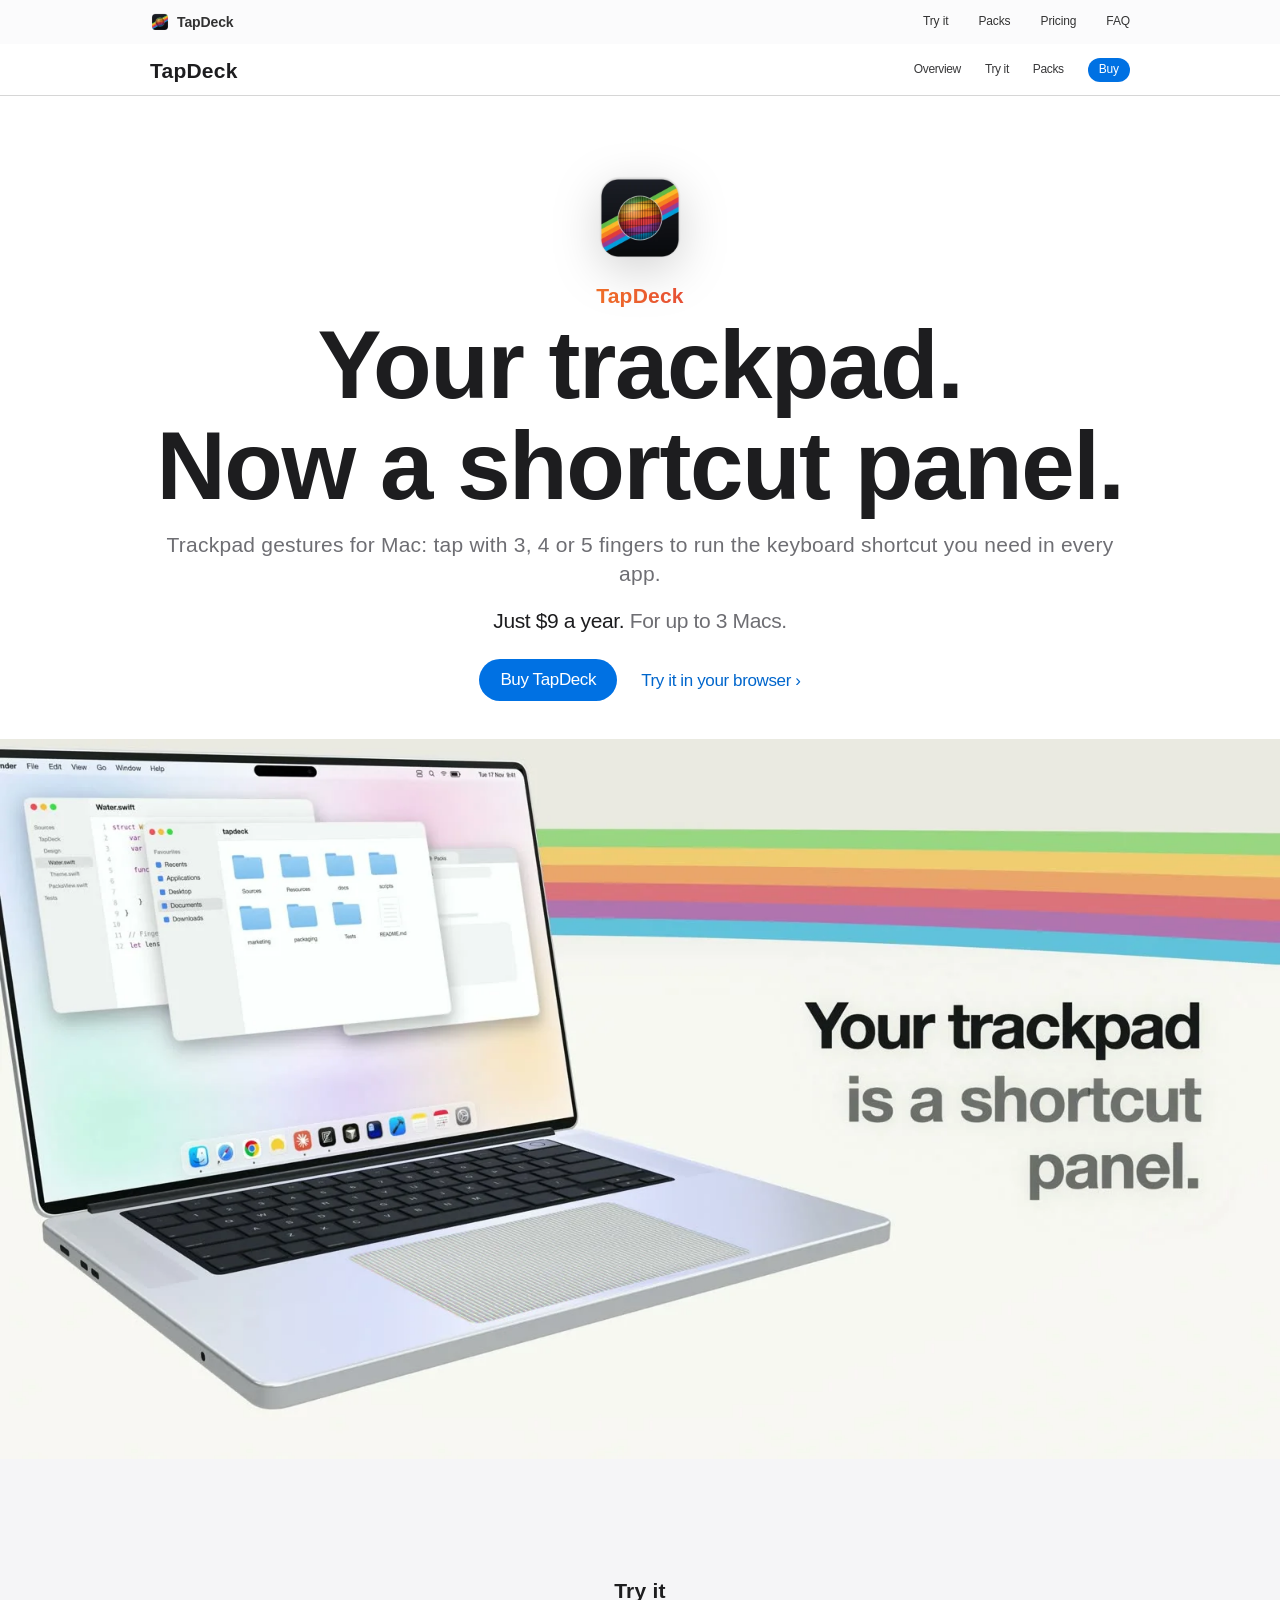
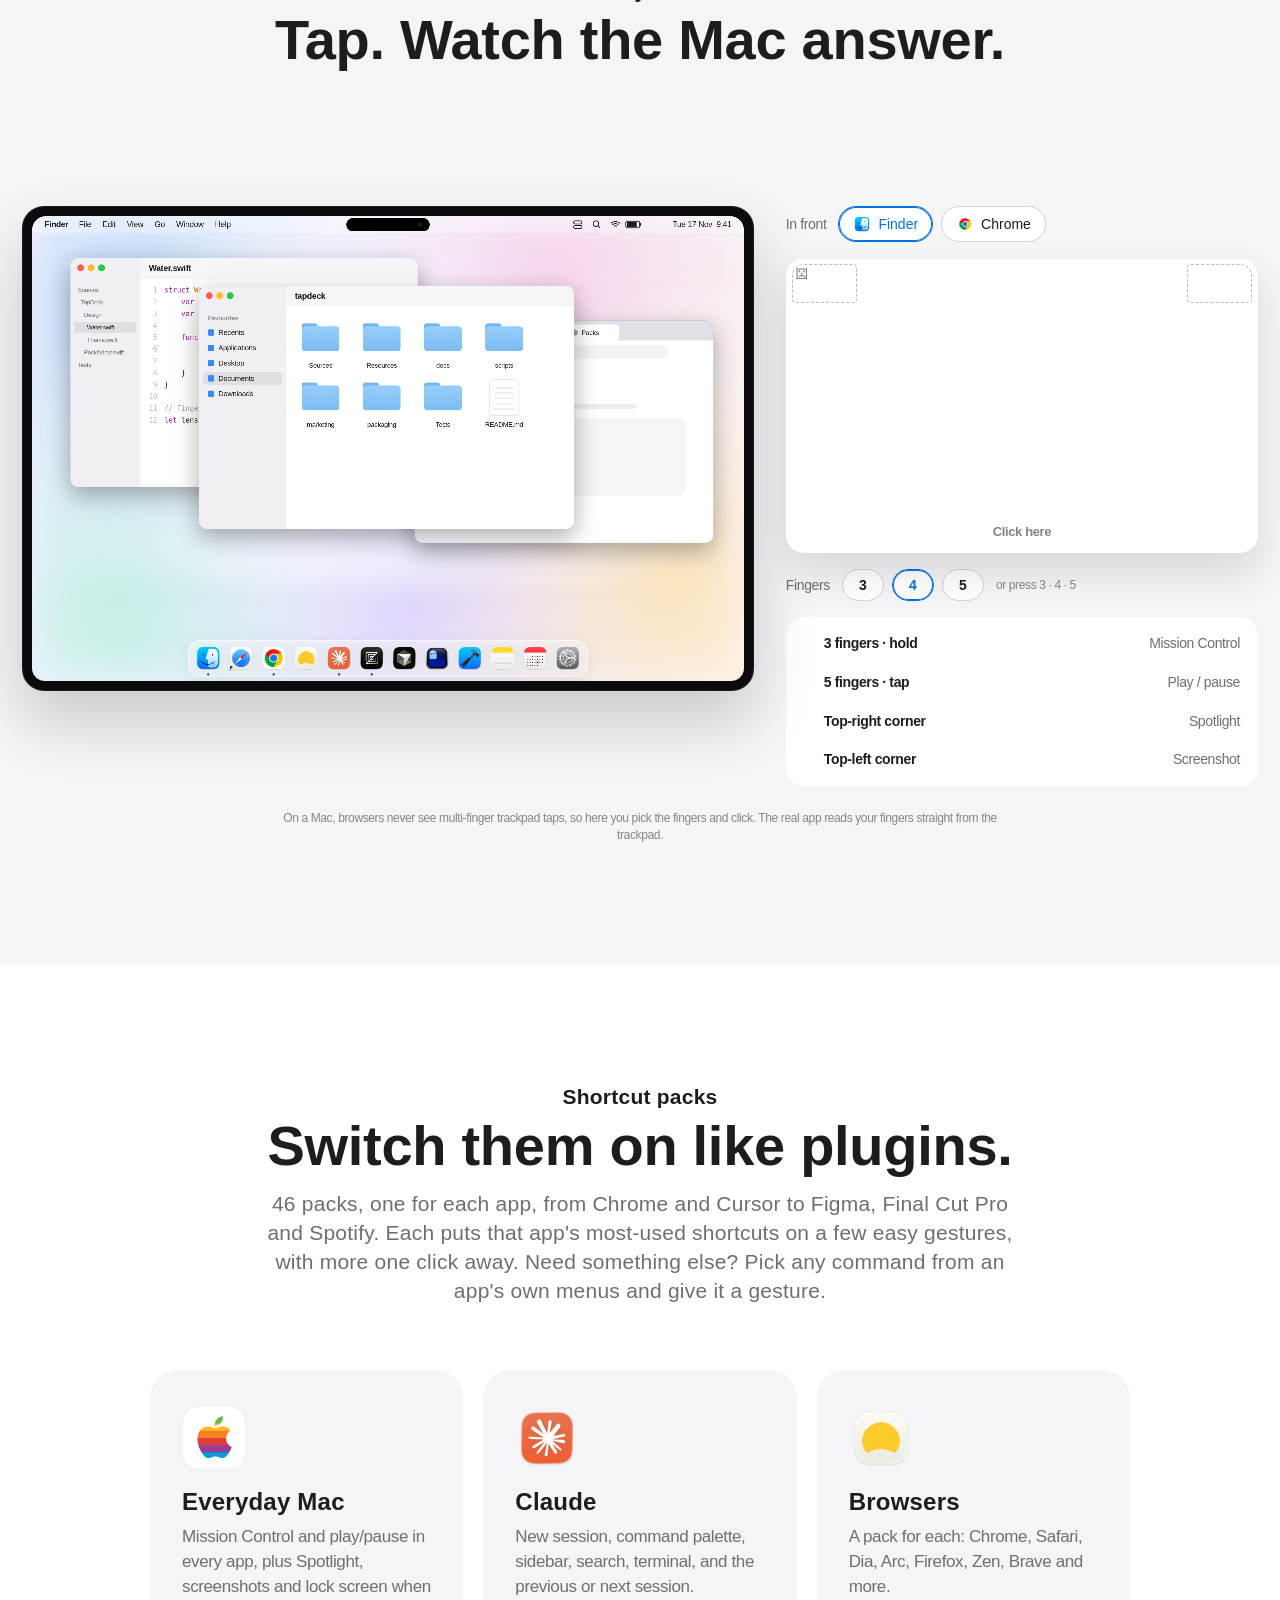
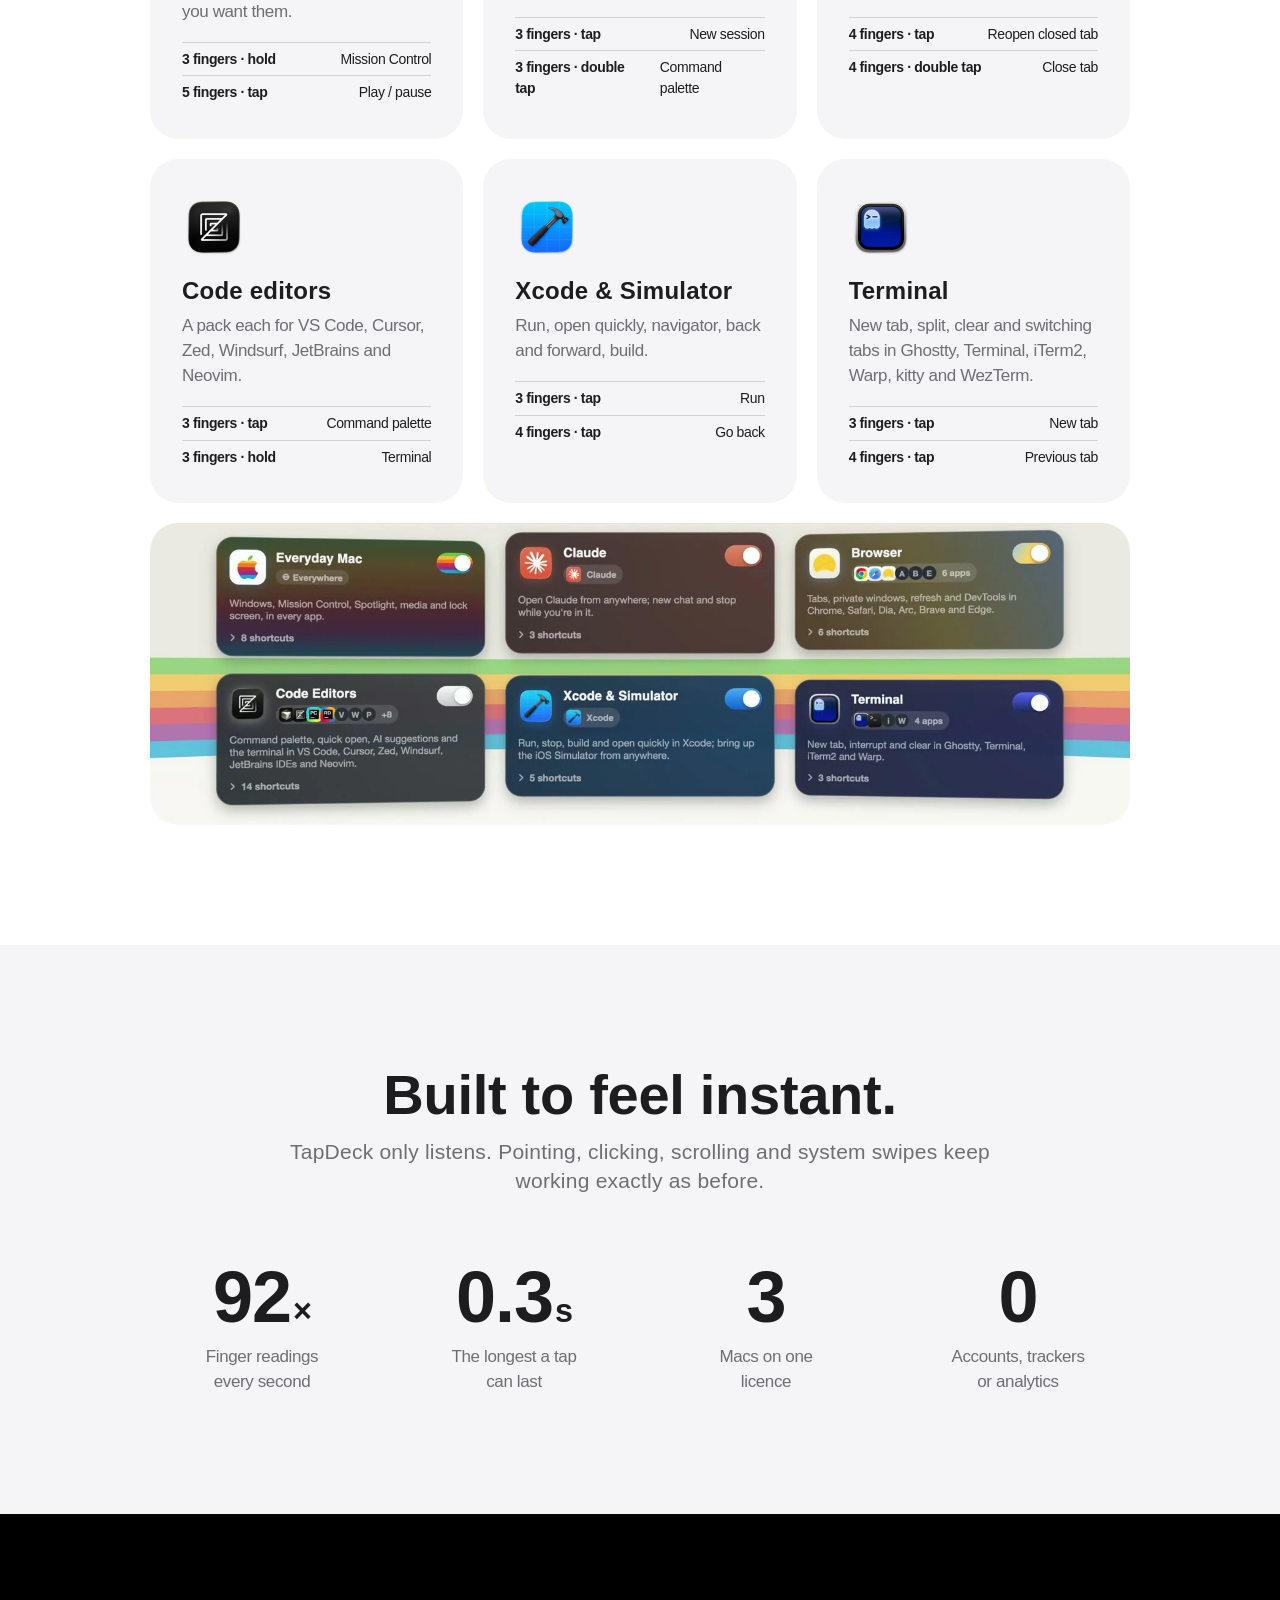
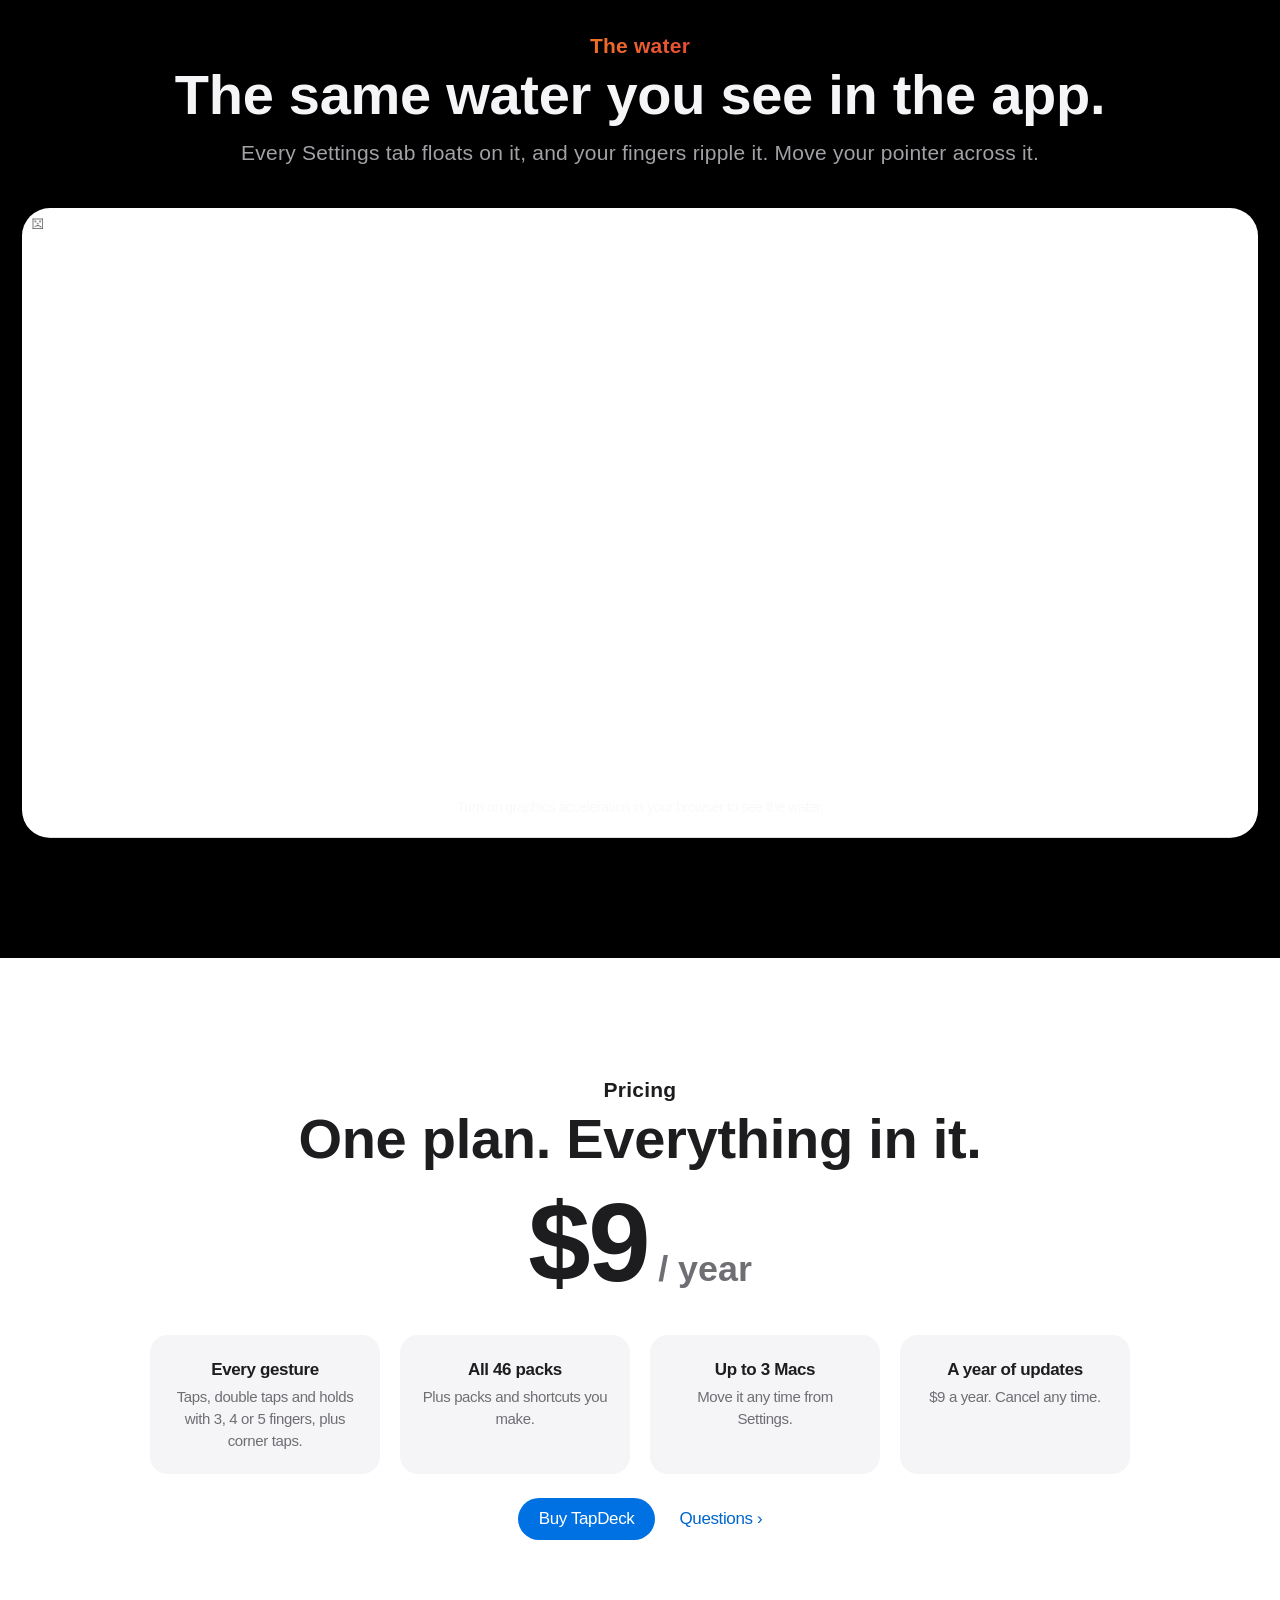
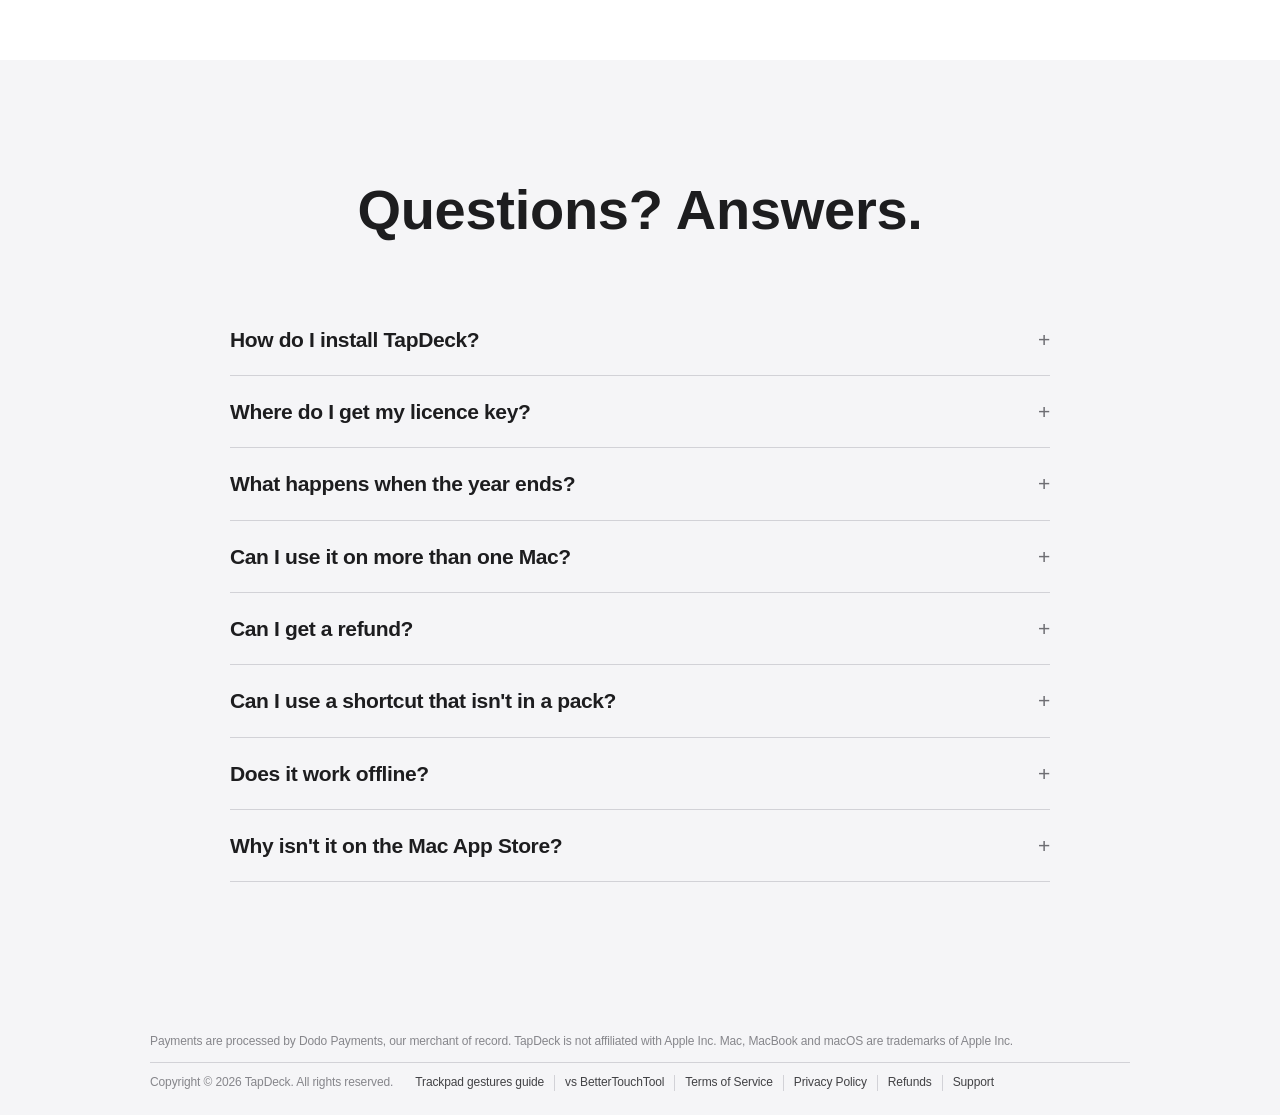
==== commit 9411ad75: "Site: SEO and AI-search basics, gestures guide, BetterTouchTool comparison" ====
--- a/index.html
+++ b/index.html
@@ -4,31 +4,40 @@
   <meta charset="utf-8">
   <meta name="viewport" content="width=device-width, initial-scale=1">
   <meta name="color-scheme" content="light">
-  <title>TapDeck for Mac: trackpad gestures for your shortcuts</title>
-  <meta name="description" content="TapDeck for Mac turns multi-finger taps on your MacBook trackpad into the shortcuts you use most in each app: new tab, command palette, play/pause and more.">
+  <title>TapDeck: Trackpad Gestures for Mac Keyboard Shortcuts</title>
+  <meta name="description" content="TapDeck turns 3, 4 and 5-finger taps on your MacBook trackpad into the keyboard shortcuts you use most in each Mac app. 46 shortcut packs, custom gestures. $9 a year.">
   <link rel="canonical" href="https://tapdeck.tech/">
   <meta property="og:type" content="website">
   <meta property="og:site_name" content="TapDeck">
   <meta property="og:url" content="https://tapdeck.tech/">
-  <meta property="og:title" content="TapDeck for Mac: trackpad gestures for your shortcuts">
+  <meta property="og:title" content="TapDeck: Trackpad Gestures for Mac Keyboard Shortcuts">
   <meta property="og:description" content="Your MacBook trackpad, now a shortcut panel. One tap for the shortcuts you use most in each app. $9 a year.">
   <meta property="og:image" content="https://tapdeck.tech/assets/poster.jpg">
   <meta property="og:image:width" content="1600">
   <meta property="og:image:height" content="900">
+  <meta property="og:image:alt" content="A MacBook with TapDeck: tap the trackpad to run shortcuts">
   <meta name="twitter:card" content="summary_large_image">
+  <meta name="twitter:title" content="TapDeck: Trackpad Gestures for Mac Keyboard Shortcuts">
+  <meta name="twitter:description" content="Your MacBook trackpad, now a shortcut panel. 3, 4 and 5-finger taps run the right shortcut in each app. $9 a year.">
+  <meta name="twitter:image" content="https://tapdeck.tech/assets/poster.jpg">
+  <link rel="apple-touch-icon" href="assets/icon-256.webp">
   <meta name="theme-color" content="#ffffff">
   <link rel="icon" href="assets/favicon.png">
   <link rel="stylesheet" href="styles.css?v=20261120b">
+  <script type="application/ld+json">{"@context": "https://schema.org", "@type": "SoftwareApplication", "name": "TapDeck", "alternateName": "TapDeck for Mac", "url": "https://tapdeck.tech/", "description": "TapDeck turns multi-finger taps, double taps and holds on a MacBook trackpad or Magic Trackpad into the keyboard shortcuts you use most in each Mac app. 46 ready-made shortcut packs, custom gestures, and a cheat sheet of every gesture.", "applicationCategory": "UtilitiesApplication", "applicationSubCategory": "Productivity", "operatingSystem": "macOS 14 Sonoma or later", "image": "https://tapdeck.tech/assets/poster.jpg", "screenshot": "https://tapdeck.tech/assets/packs.webp", "downloadUrl": "https://tapdeck.tech/download/TapDeck.dmg", "featureList": ["Trackpad gestures with 3, 4 or 5 fingers: tap, double tap, triple tap and hold", "Corner taps", "46 shortcut packs for apps like Chrome, Safari, Xcode, VS Code, Cursor, Ghostty, Obsidian, Blender and Claude Code", "Record your own gestures and pick any command from an app's menus", "Cheat sheet of every gesture for the app in front", "No account, no analytics, works offline"], "offers": {"@type": "Offer", "price": "9.00", "priceCurrency": "USD", "url": "https://tapdeck.tech/buy.html", "description": "Yearly licence for up to 3 Macs", "availability": "https://schema.org/InStock"}, "publisher": {"@type": "Organization", "name": "TapDeck", "url": "https://tapdeck.tech/", "logo": "https://tapdeck.tech/assets/icon-512.webp", "email": "feedback@tapdeck.tech", "sameAs": ["https://www.instagram.com/tapdeckmac/", "https://x.com/sam_burduli", "https://github.com/Saba-Burduli/tapdeck-releases"]}}</script>
+  <script type="application/ld+json">{"@context": "https://schema.org", "@type": "FAQPage", "mainEntity": [{"@type": "Question", "name": "How do I install TapDeck?", "acceptedAnswer": {"@type": "Answer", "text": "After checkout, the thank-you page has a Download button for the latest version, also at this link. Open the DMG and drag TapDeck to Applications. TapDeck isn't notarized by Apple yet, so on first open go to System Settings › Privacy & Security and click Open Anyway. After that it updates itself."}}, {"@type": "Question", "name": "Where do I get my licence key?", "acceptedAnswer": {"@type": "Answer", "text": "Right after checkout, on the thank-you page and in your receipt email. You can find it again any time in the Dodo Payments customer portal."}}, {"@type": "Question", "name": "What happens when the year ends?", "acceptedAnswer": {"@type": "Answer", "text": "Your subscription renews for another $9 unless you cancel. If it ends, TapDeck pauses its gestures until you renew."}}, {"@type": "Question", "name": "Can I use it on more than one Mac?", "acceptedAnswer": {"@type": "Answer", "text": "Yes, on up to 3 Macs at once. To move it to a new Mac, deactivate an old one in TapDeck's Settings › About."}}, {"@type": "Question", "name": "Can I get a refund?", "acceptedAnswer": {"@type": "Answer", "text": "Yearly charges aren't refundable, so try TapDeck in your browser above before you buy. Cancel any time to stop the next renewal. See the refund policy."}}, {"@type": "Question", "name": "Can I use a shortcut that isn't in a pack?", "acceptedAnswer": {"@type": "Answer", "text": "Yes. Open the app, then in TapDeck's Settings › Packs, open that app's pack and choose \"Add from [app]'s menus…\" (or right-click the pack). You'll see every command in that app's menu bar; pick one and give it a gesture. You can also change any pack's gestures, or make a pack of your own."}}, {"@type": "Question", "name": "Does it work offline?", "acceptedAnswer": {"@type": "Answer", "text": "Yes. TapDeck checks your licence once a day and keeps working for 7 days without a connection."}}, {"@type": "Question", "name": "Why isn't it on the Mac App Store?", "acceptedAnswer": {"@type": "Answer", "text": "TapDeck reads raw finger positions from the trackpad, which App Store apps can't do. It's the same approach as BetterTouchTool."}}]}</script>
 </head>
 <body>
+  <a class="skip" href="#main">Skip to content</a>
   <div class="globalnav"><div class="wrap"><a class="mark" href="./"><img src="assets/icon-64.webp" alt="" width="20" height="20">TapDeck</a><nav><a href="#how">Try it</a><a href="#packs">Packs</a><a href="#pricing">Pricing</a><a href="#faq">FAQ</a></nav></div></div>
   <div class="localnav"><div class="wrap"><a class="title" href="./">TapDeck</a><nav><a href="#film">Overview</a><a href="#how">Try it</a><a href="#packs">Packs</a><a class="btn primary small" href="buy.html">Buy</a></nav></div></div>
 
-  <main>
+  <main id="main">
     <section class="hero wrap">
       <img class="icon rise" src="assets/icon-256.webp" alt="TapDeck icon" width="96" height="96" fetchpriority="high">
       <p class="eyebrow rainbow rise" style="--i:1">TapDeck</p>
       <h1 class="rise" style="--i:2">Your trackpad.<br>Now a shortcut panel.</h1>
+      <p class="lede rise" style="--i:3">Trackpad gestures for Mac: tap with 3, 4 or 5 fingers to run the keyboard shortcut you need in every app.</p>
       <p class="price rise" style="--i:3">Just $9 a year. <span>For up to 3 Macs.</span></p>
       <div class="ctas rise" style="--i:4"><a class="btn primary" href="buy.html">Buy TapDeck</a><a class="more" href="#how">Try it in your browser</a></div>
     </section>
@@ -84,7 +93,7 @@
         <div class="section-head">
           <p class="eyebrow reveal">Shortcut packs</p>
           <h2 class="headline reveal" style="--i:1">Switch them on like plugins.</h2>
-          <p class="lede reveal" style="--i:2">44 packs, one for each app, from Chrome and Cursor to Figma, Final Cut Pro and Spotify. Each puts that app's most-used shortcuts on a few easy gestures, with more one click away. Need something else? Pick any command from an app's own menus and give it a gesture.</p>
+          <p class="lede reveal" style="--i:2">46 packs, one for each app, from Chrome and Cursor to Figma, Final Cut Pro and Spotify. Each puts that app's most-used shortcuts on a few easy gestures, with more one click away. Need something else? Pick any command from an app's own menus and give it a gesture.</p>
         </div>
         <div class="tiles">
           <div class="tile reveal"><img class="app" src="assets/icons/everyday-mac.png" alt="" width="64" height="64" loading="lazy" decoding="async"><h3>Everyday Mac</h3><p>Mission Control and play/pause in every app, plus Spotlight, screenshots and lock screen when you want them.</p><div class="gesture"><span><b>3 fingers · hold</b>Mission Control</span><span><b>5 fingers · tap</b>Play / pause</span></div></div>
@@ -130,7 +139,7 @@
         <div class="amount reveal" style="--i:2">$9<span> / year</span></div>
         <ul class="included">
           <li class="reveal"><b>Every gesture</b>Taps, double taps and holds with 3, 4 or 5 fingers, plus corner taps.</li>
-          <li class="reveal" style="--i:1"><b>All 44 packs</b>Plus packs and shortcuts you make.</li>
+          <li class="reveal" style="--i:1"><b>All 46 packs</b>Plus packs and shortcuts you make.</li>
           <li class="reveal" style="--i:2"><b>Up to 3 Macs</b>Move it any time from Settings.</li>
           <li class="reveal" style="--i:3"><b>A year of updates</b>$9 a year. Cancel any time.</li>
         </ul>
@@ -157,7 +166,7 @@
 
   <footer class="site"><div class="wrap">
     <p class="fine">Payments are processed by Dodo Payments, our merchant of record. TapDeck is not affiliated with Apple Inc. Mac, MacBook and macOS are trademarks of Apple Inc.</p>
-    <div class="row"><span>Copyright © 2026 TapDeck. All rights reserved.</span><nav><a href="terms.html">Terms of Service</a><a href="privacy.html">Privacy Policy</a><a href="refund.html">Refunds</a><a href="mailto:feedback@tapdeck.tech?subject=TapDeck%20support">Support</a></nav></div>
+    <div class="row"><span>Copyright © 2026 TapDeck. All rights reserved.</span><nav><a href="mac-trackpad-gestures.html">Trackpad gestures guide</a><a href="bettertouchtool-alternative.html">vs BetterTouchTool</a><a href="terms.html">Terms of Service</a><a href="privacy.html">Privacy Policy</a><a href="refund.html">Refunds</a><a href="mailto:feedback@tapdeck.tech?subject=TapDeck%20support">Support</a></nav></div>
   </div></footer>
 
   <script type="module" src="scroll.js?v=20261120b"></script>
--- a/styles.css
+++ b/styles.css
@@ -277,3 +277,7 @@
   .summary .total b { font-size: 17px; }
   .summary .btn { white-space: nowrap; padding: 11px 16px; font-size: 15px; }
 }
+
+/* Keyboard users: a skip link that appears on focus */
+.skip { position: absolute; left: 12px; top: -48px; z-index: 100; padding: 8px 14px; border-radius: 10px; background: #1d1d1f; color: #fff; font-size: 14px; text-decoration: none; }
+.skip:focus { top: 12px; }
